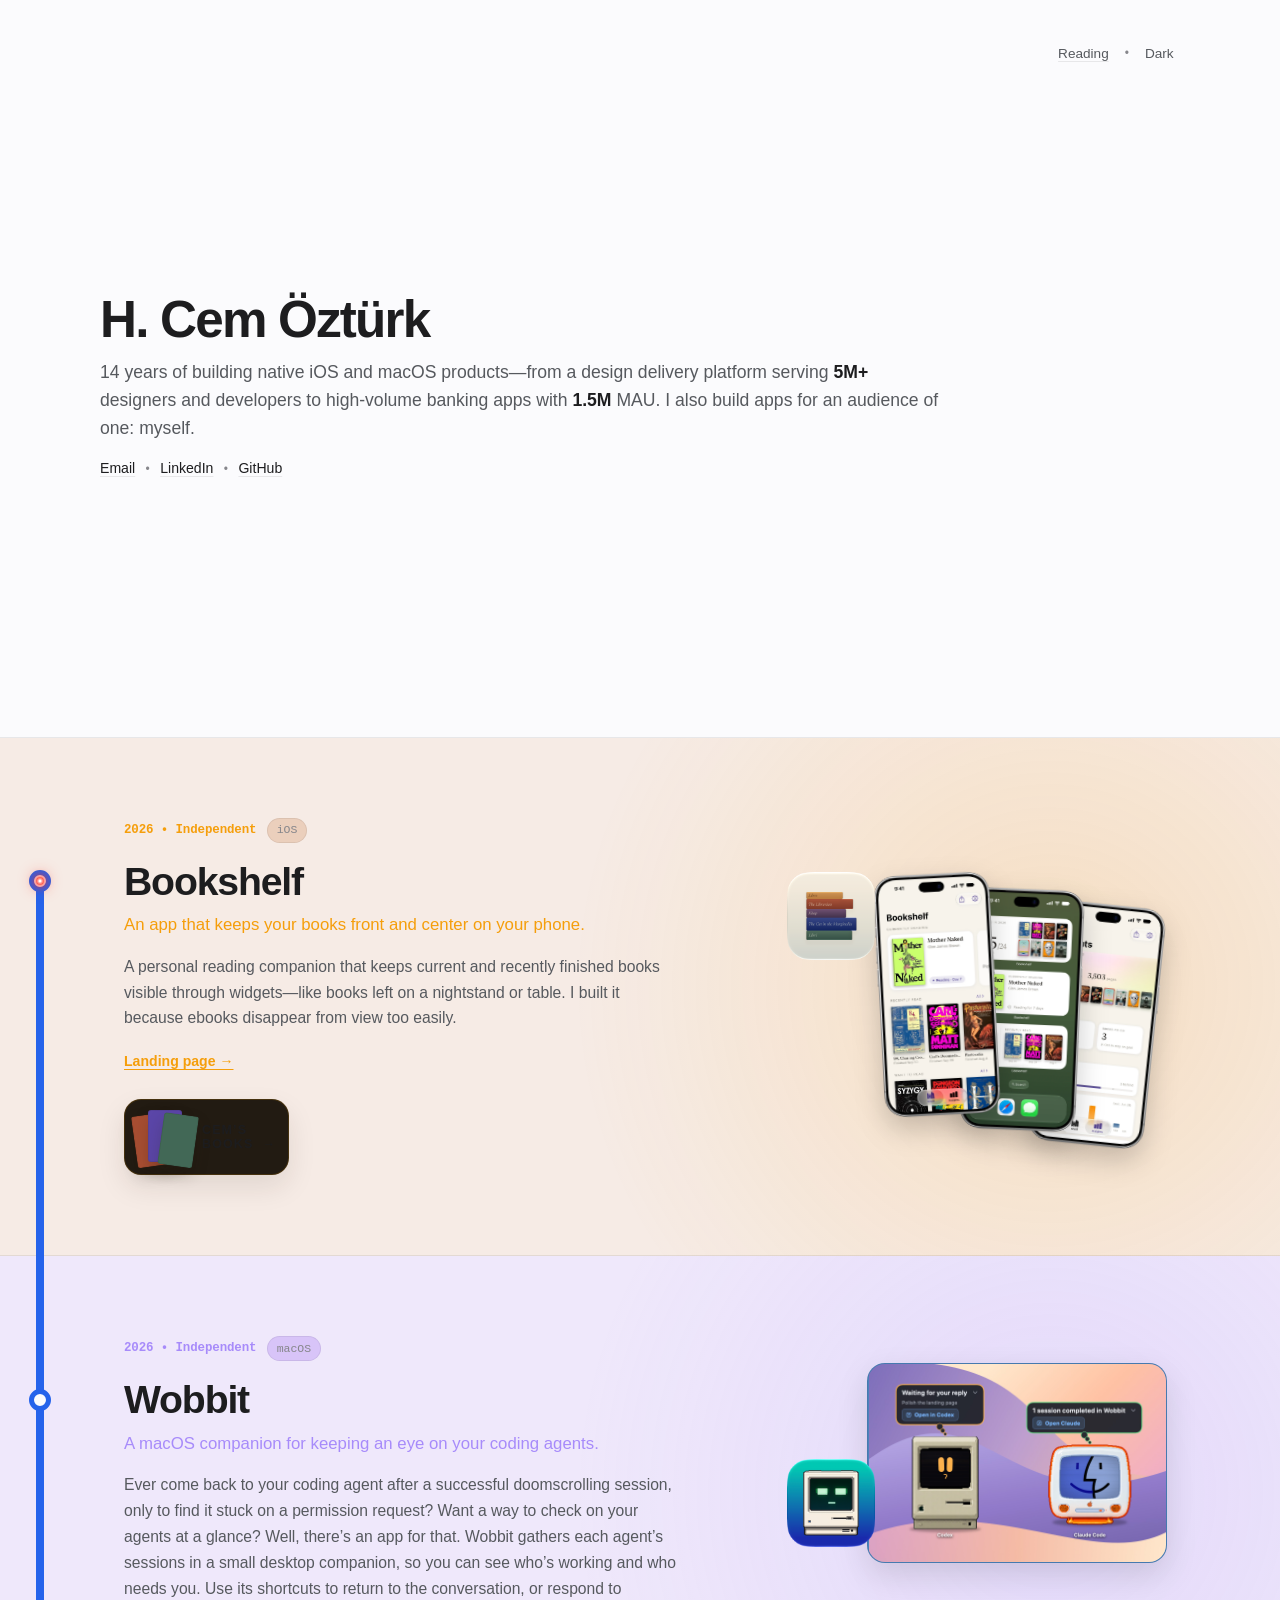
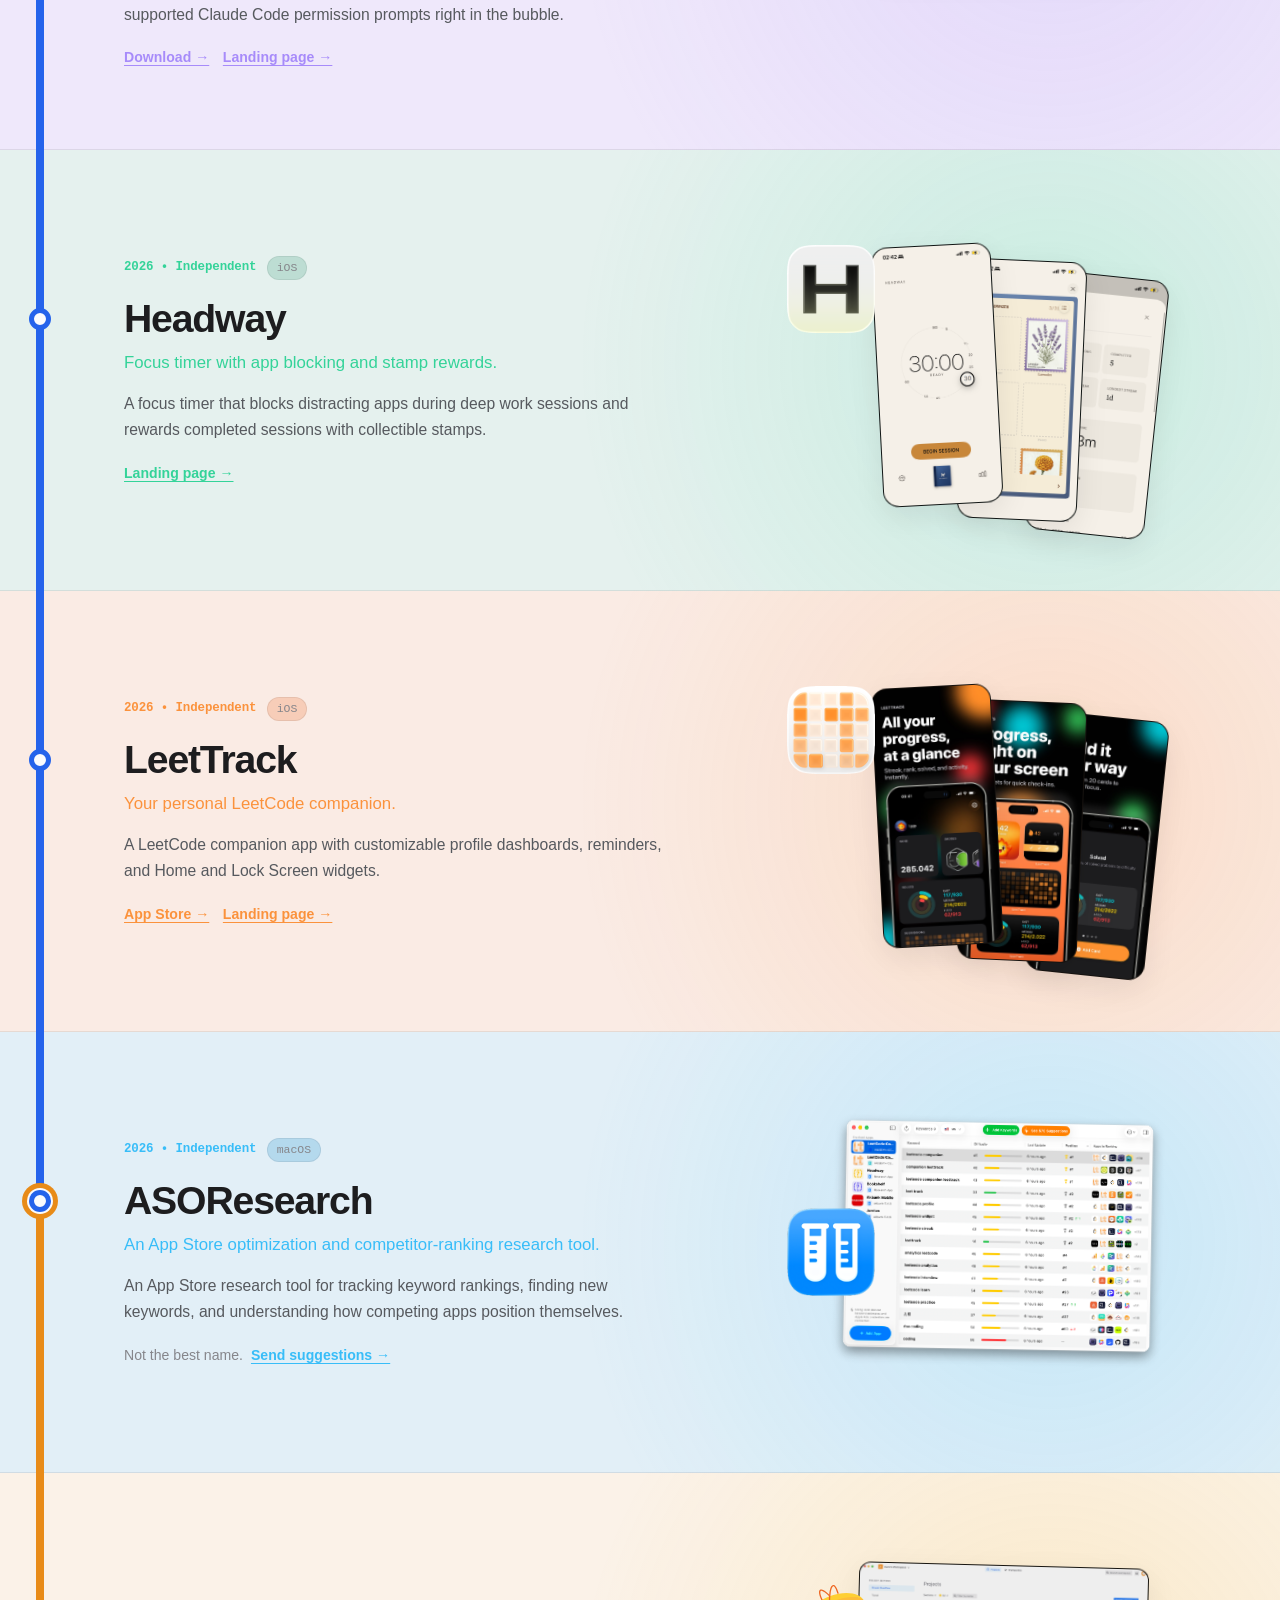
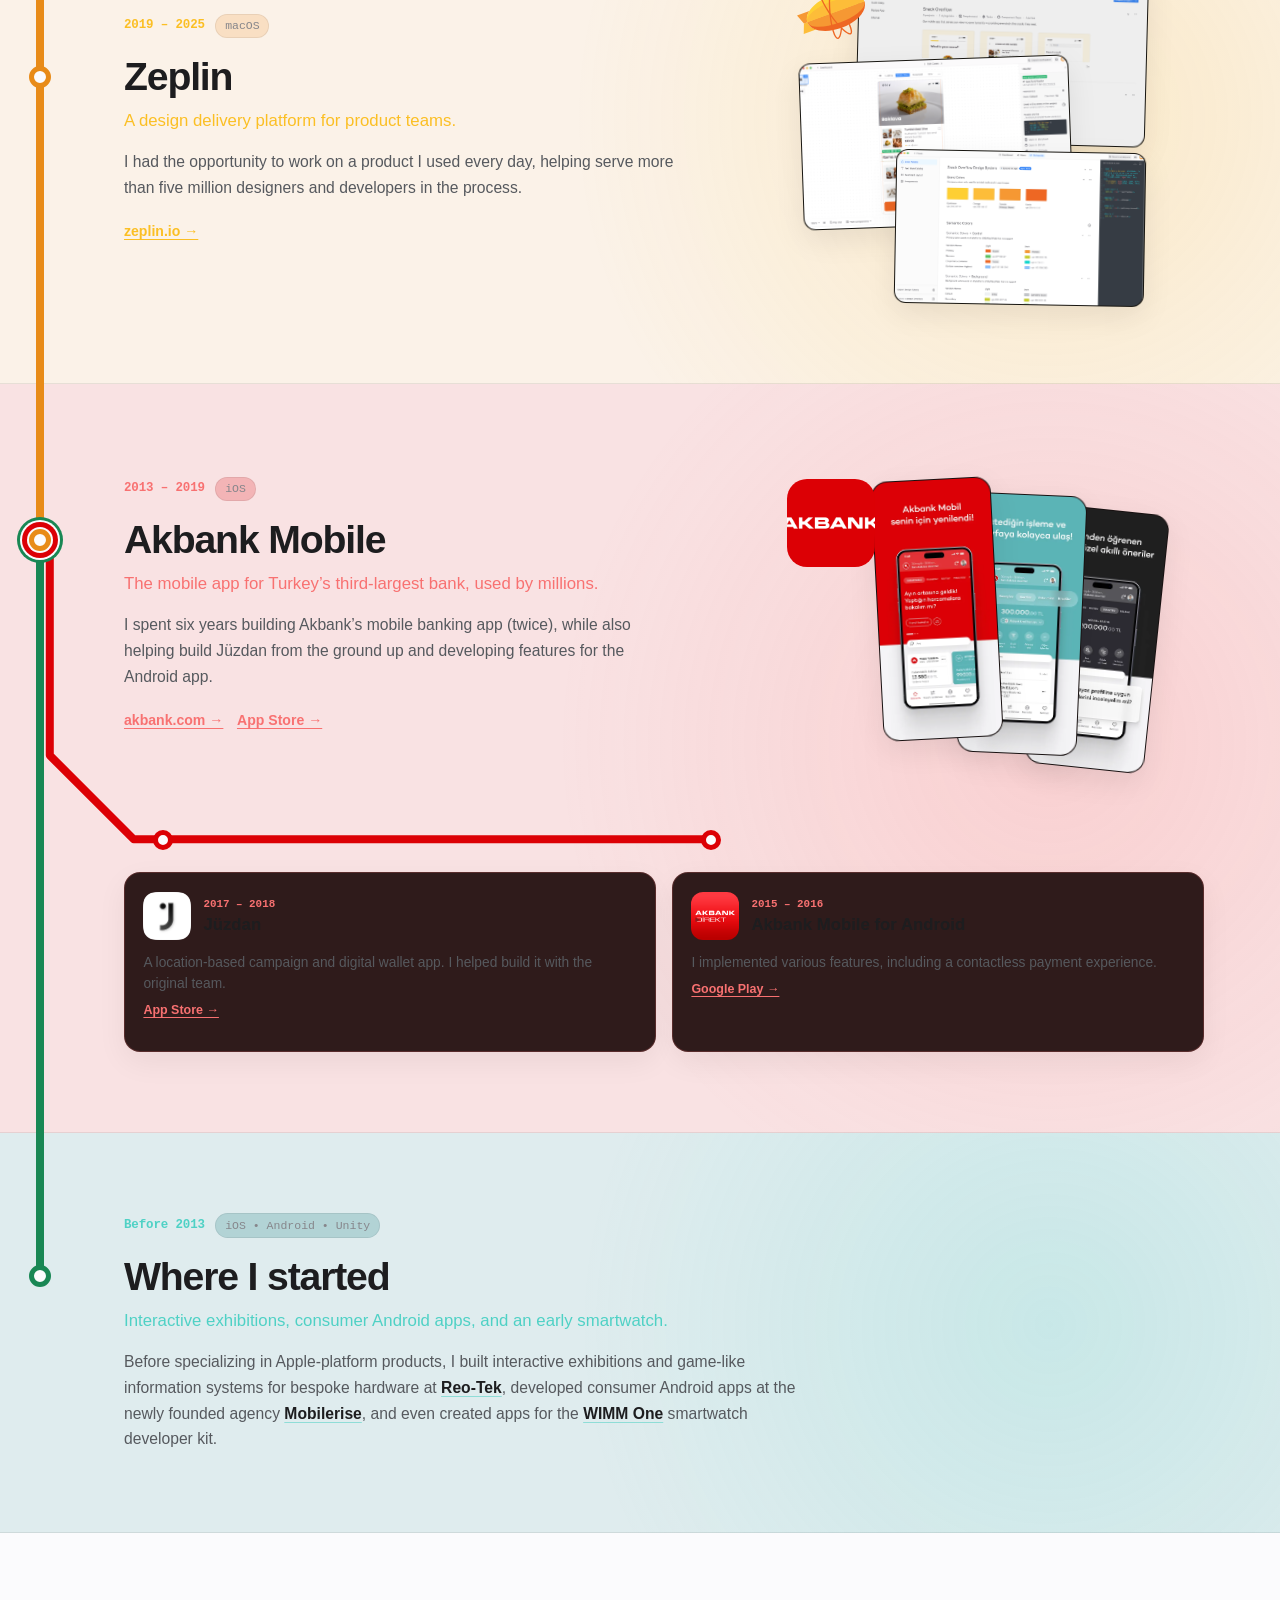
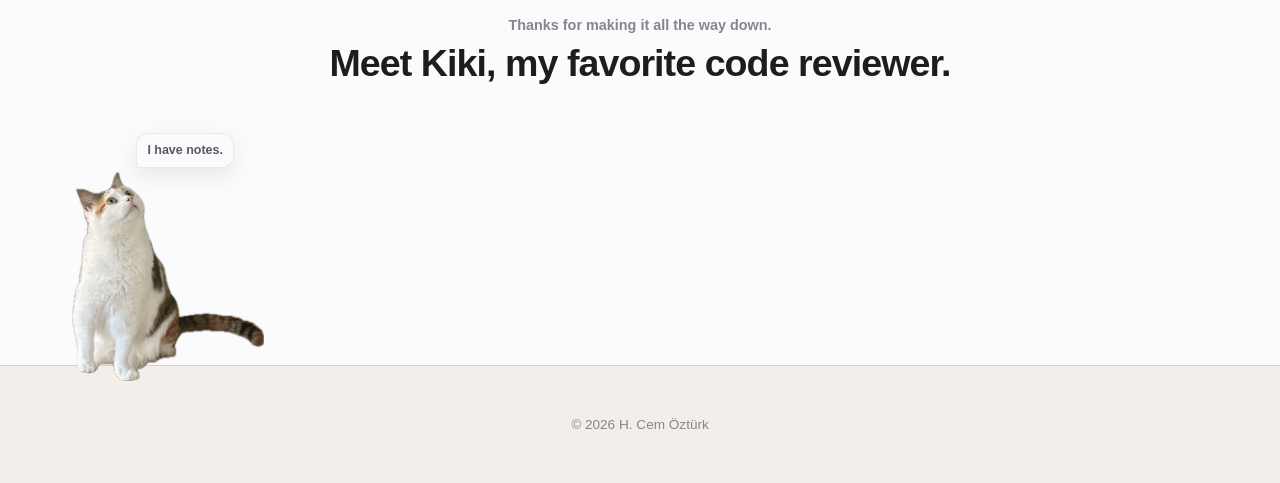
==== index.html @ 36681f76 "Add Reading page" ====
<!DOCTYPE html>
<html lang="en">
<head>
  <meta charset="UTF-8" />
  <meta name="viewport" content="width=device-width, initial-scale=1.0" />
  <title>H. Cem Ozturk</title>
  <meta name="description" content="A visual timeline of products, native Apple apps, and engineering systems built by H. Cem Öztürk over 14 years." />
  <meta name="author" content="H. Cem Öztürk" />
  <link rel="canonical" href="https://hcemozturk.com/" />
  <script>
    // This page is an introduction first: do not restore an old timeline position.
    // Explicit hash links still open their requested product section.
    if ("scrollRestoration" in history) history.scrollRestoration = "manual";
    if (!window.location.hash) window.scrollTo(0, 0);
    window.addEventListener("pageshow", () => {
      if (!window.location.hash) {
        window.requestAnimationFrame(() => {
          window.requestAnimationFrame(() => window.scrollTo(0, 0));
        });
      }
    });
  </script>

  <!-- Favicons -->
  <link rel="icon" type="image/png" href="assets/leettrack/optimized/leettrack-icon-light-216.png" />
  <link rel="apple-touch-icon" href="assets/leettrack/optimized/leettrack-icon-light-216.png" />

  <!-- Styles -->
  <link rel="stylesheet" href="assets/portfolio/portfolio.css?v=2" />
</head>
<body>
  <!-- Header / Intro Banner -->
  <header class="timeline-header">
    <div class="header-inner">
      <div class="top-bar">
        <div class="header-actions">
          <a href="reading/" class="header-nav-link">Reading</a>
          <span class="sep-dot" aria-hidden="true">&bull;</span>
          <button id="themeToggle" class="theme-btn" aria-label="Toggle theme">
            <span class="theme-text-light">Dark</span>
            <span class="theme-text-dark">Light</span>
          </button>
        </div>
      </div>

      <div class="hero-block">
        <h1 class="hero-name">H. Cem Öztürk</h1>
        <p class="hero-bio">
          14 years of building native iOS and macOS products&mdash;from a design delivery platform serving <strong>5M+</strong> designers and developers to high-volume banking apps with <strong>1.5M</strong> MAU. I also build apps for an audience of one: myself.
        </p>
        <div class="hero-contact-row">
          <a href="#" id="emailLink" class="contact-link">Email</a>
          <span class="sep-dot">&bull;</span>
          <a href="https://linkedin.com/in/hcemozturk" target="_blank" rel="noopener noreferrer" class="contact-link">LinkedIn</a>
          <span class="sep-dot">&bull;</span>
          <a href="https://github.com/hcemozturk" target="_blank" rel="noopener noreferrer" class="contact-link">GitHub</a>
        </div>
      </div>
    </div>
  </header>

  <!-- PRODUCTS TIMELINE CONTAINER -->
  <main class="timeline-feed">
    <!-- 1. BOOKSHELF -->
    <section class="product-row theme-bookshelf" id="bookshelf">
      <a class="metro-station" href="#bookshelf" aria-label="Jump to Bookshelf" title="Bookshelf"></a>
      <div class="row-inner">
        <div class="content-col">
          <div class="tag-row">
            <span class="timestamp">2026 &bull; Independent</span>
            <span class="category-badge">iOS</span>
          </div>
          <h2 class="product-title">Bookshelf</h2>
          <p class="product-tagline">An app that keeps your books front and center on your phone.</p>

          <p class="product-description">A personal reading companion that keeps current and recently finished books visible through widgets&mdash;like books left on a nightstand or table. I built it because ebooks disappear from view too easily.</p>

          <div class="links-row">
            <a href="bookshelf/" class="row-action-link">Landing page &rarr;</a>
          </div>

          <a class="portfolio-reading-widget" href="reading/" aria-label="See what H. Cem Öztürk is reading">
            <span class="portfolio-reading-covers" data-personal-reading-covers aria-hidden="true">
              <span class="personal-reading-cover personal-reading-cover-placeholder"></span>
              <span class="personal-reading-cover personal-reading-cover-placeholder"></span>
              <span class="personal-reading-cover personal-reading-cover-placeholder"></span>
            </span>
            <span class="portfolio-reading-copy">
              <strong>
                <span>Cem&rsquo;s books</span>
                <span aria-hidden="true">&rarr;</span>
              </strong>
            </span>
          </a>
        </div>

        <div class="showcase-col">
          <div class="showcase-deck has-screenshots">
            <div class="deck-card hero-icon-card" title="Bookshelf App Icon">
              <img src="assets/bookshelf-icon.png" alt="Bookshelf App Icon" class="icon-img" />
            </div>
            <div class="deck-card shot-card depth-1">
              <img src="assets/bookshelf/shelf-framed.webp" alt="Bookshelf current, recently read, and Want to Read shelves" width="900" height="1840" loading="lazy" />
            </div>
            <div class="deck-card shot-card depth-2">
              <img src="assets/bookshelf/widgets-framed.webp" alt="Bookshelf Home Screen widgets" width="900" height="1840" loading="lazy" />
            </div>
            <div class="deck-card shot-card depth-3">
              <img src="assets/bookshelf/insights-framed.webp" alt="Bookshelf reading insights and yearly goals" width="900" height="1840" loading="lazy" />
            </div>
          </div>
        </div>
      </div>
    </section>

    <!-- 2. WOBBIT -->
    <section class="product-row theme-wobbit" id="wobbit">
      <a class="metro-station" href="#wobbit" aria-label="Jump to Wobbit" title="Wobbit"></a>
      <div class="row-inner">
        <div class="content-col">
          <div class="tag-row">
            <span class="timestamp">2026 &bull; Independent</span>
            <span class="category-badge">macOS</span>
          </div>
          <h2 class="product-title">Wobbit</h2>
          <p class="product-tagline">A macOS companion for keeping an eye on your coding agents.</p>

          <p class="product-description">Ever come back to your coding agent after a successful doomscrolling session, only to find it stuck on a permission request? Want a way to check on your agents at a glance? Well, there&rsquo;s an app for that. Wobbit gathers each agent&rsquo;s sessions in a small desktop companion, so you can see who&rsquo;s working and who needs you. Use its shortcuts to return to the conversation, or respond to supported Claude Code permission prompts right in the bubble.</p>

          <div class="links-row">
            <a href="https://github.com/hcemozturk/wobbit-releases/releases/latest/download/Wobbit.zip" target="_blank" rel="noopener noreferrer" class="row-action-link">Download &rarr;</a>
            <a href="wobbit/" class="row-action-link">Landing page &rarr;</a>
          </div>
        </div>

        <div class="showcase-col">
          <div class="showcase-deck wobbit-video-deck">
            <div class="deck-card hero-icon-card" title="Wobbit App Icon">
              <img src="assets/wobbit-icon.png" alt="Wobbit App Icon" class="icon-img" />
            </div>
            <video class="wobbit-demo-video" muted loop playsinline preload="none" poster="assets/wobbit/wobbit-agents-poster.jpg?v=4" aria-label="A beige Macintosh for Codex and a Tangerine iMac for Claude Code, showing independent session states">
              <source src="assets/wobbit/wobbit-agents.mp4?v=4" type="video/mp4" />
            </video>
          </div>
        </div>
      </div>
    </section>

    <!-- 3. HEADWAY -->
    <section class="product-row theme-headway" id="headway">
      <a class="metro-station" href="#headway" aria-label="Jump to Headway" title="Headway"></a>
      <div class="row-inner">
        <div class="content-col">
          <div class="tag-row">
            <span class="timestamp">2026 &bull; Independent</span>
            <span class="category-badge">iOS</span>
          </div>
          <h2 class="product-title">Headway</h2>
          <p class="product-tagline">Focus timer with app blocking and stamp rewards.</p>

          <p class="product-description">A focus timer that blocks distracting apps during deep work sessions and rewards completed sessions with collectible stamps.</p>

          <div class="links-row">
            <a href="headway/" class="row-action-link">Landing page &rarr;</a>
          </div>
        </div>

        <div class="showcase-col">
          <div class="showcase-deck has-screenshots">
            <div class="deck-card hero-icon-card" title="Headway App Icon">
              <img src="assets/leettrack/optimized/headway-icon-light-216.png" alt="Headway App Icon" class="icon-img icon-light" />
              <img src="assets/leettrack/optimized/headway-icon-dark-216.png" alt="Headway App Icon" class="icon-img icon-dark" />
            </div>
            <div class="deck-card shot-card depth-1">
              <img src="assets/headway/screenshots/headway_timer.png" alt="Headway Focus Timer Dial" loading="lazy" />
            </div>
            <div class="deck-card shot-card depth-2">
              <img src="assets/headway/screenshots/headway_stamps.png" alt="Headway Stamp Passport Collection" loading="lazy" />
            </div>
            <div class="deck-card shot-card depth-3">
              <img src="assets/headway/screenshots/headway_insights.png" alt="Headway Focus Insights" loading="lazy" />
            </div>
          </div>
        </div>
      </div>
    </section>

    <!-- 4. LEETTRACK -->
    <section class="product-row theme-leettrack" id="leettrack">
      <a class="metro-station" href="#leettrack" aria-label="Jump to LeetTrack" title="LeetTrack"></a>
      <div class="row-inner">
        <div class="content-col">
          <div class="tag-row">
            <span class="timestamp">2026 &bull; Independent</span>
            <span class="category-badge">iOS</span>
          </div>
          <h2 class="product-title">LeetTrack</h2>
          <p class="product-tagline">Your personal LeetCode companion.</p>

          <p class="product-description">A LeetCode companion app with customizable profile dashboards, reminders, and Home and Lock Screen widgets.</p>

          <div class="links-row">
            <a href="https://apps.apple.com/us/app/leetcode-companion-leettrack/id6759523427" target="_blank" rel="noopener noreferrer" class="row-action-link">App Store &rarr;</a>
            <a href="leettrack/" class="row-action-link">Landing page &rarr;</a>
          </div>
        </div>

        <div class="showcase-col">
          <div class="showcase-deck has-screenshots">
            <div class="deck-card hero-icon-card" title="LeetTrack App Icon">
              <img src="assets/leettrack/optimized/leettrack-icon-light-216.png" alt="LeetTrack App Icon" class="icon-img icon-light" />
              <img src="assets/leettrack/optimized/leettrack-icon-dark-216.png" alt="LeetTrack App Icon" class="icon-img icon-dark" />
            </div>
            <div class="deck-card shot-card depth-1">
              <img src="leettrack/assets/screenshot-1.jpg" alt="LeetTrack Dashboard" loading="lazy" />
            </div>
            <div class="deck-card shot-card depth-2">
              <img src="leettrack/assets/screenshot-3.jpg" alt="LeetTrack Widgets" loading="lazy" />
            </div>
            <div class="deck-card shot-card depth-3">
              <img src="leettrack/assets/screenshot-4.jpg" alt="LeetTrack Customization" loading="lazy" />
            </div>
          </div>
        </div>
      </div>
    </section>

    <!-- 5. ASORESEARCH -->
    <section class="product-row theme-aso" id="asoresearch">
      <a class="metro-station" href="#asoresearch" aria-label="Jump to ASOResearch" title="ASOResearch"></a>
      <div class="row-inner">
        <div class="content-col">
          <div class="tag-row">
            <span class="timestamp">2026 &bull; Independent</span>
            <span class="category-badge">macOS</span>
          </div>
          <h2 class="product-title">ASOResearch</h2>
          <p class="product-tagline">An App Store optimization and competitor-ranking research tool.</p>

          <p class="product-description">An App Store research tool for tracking keyword rankings, finding new keywords, and understanding how competing apps position themselves.</p>

          <div class="links-row naming-suggestion-row">
            <span>Not the best name.</span>
            <a class="row-action-link" href="mailto:hi@hcemozturk.com?subject=A%20better%20name%20for%20ASOResearch">Send suggestions &rarr;</a>
          </div>
        </div>

        <div class="showcase-col">
          <div class="showcase-deck aso-screenshot-deck">
            <div class="deck-card hero-icon-card" title="ASOResearch App Icon">
              <img src="assets/asoresearch-icon.png" alt="ASOResearch App Icon" class="icon-img" />
            </div>
            <div class="deck-card aso-screenshot-card">
              <img src="assets/asoresearch/keyword-rankings.png" alt="ASOResearch keyword rankings and competing apps" loading="lazy" />
            </div>
          </div>
        </div>
      </div>
    </section>

    <!-- 6. ZEPLIN MACOS APP -->
    <section class="product-row theme-zeplin" id="zeplin">
      <a class="metro-station" href="#zeplin" aria-label="Jump to Zeplin" title="Zeplin"></a>
      <div class="row-inner">
        <div class="content-col">
          <div class="tag-row">
            <span class="timestamp">2019 &ndash; 2025</span>
            <span class="category-badge">macOS</span>
          </div>
          <h2 class="product-title">Zeplin</h2>
          <p class="product-tagline">A design delivery platform for product teams.</p>

          <p class="product-description">I had the opportunity to work on a product I used every day, helping serve more than five million designers and developers in the process.</p>

          <div class="links-row">
            <a href="https://zeplin.io" target="_blank" rel="noopener noreferrer" class="row-action-link">zeplin.io &rarr;</a>
          </div>
        </div>

        <div class="showcase-col">
          <div class="showcase-deck zeplin-screenshot-deck">
            <div class="deck-card hero-icon-card zeplin-brand-card" title="Zeplin App Icon">
              <img src="assets/zeplin.svg" alt="Zeplin Icon" class="icon-svg" />
            </div>
            <div class="deck-card zeplin-shot depth-1">
              <img src="assets/zeplin/workspace.png" alt="Zeplin workspace project overview" loading="lazy" />
            </div>
            <div class="deck-card zeplin-shot depth-2">
              <img src="assets/zeplin/baklava.png" alt="Baklava design inspected in Zeplin" loading="lazy" />
            </div>
            <div class="deck-card zeplin-shot depth-3">
              <img src="assets/zeplin/styleguide.png" alt="Design-system styleguide in Zeplin" loading="lazy" />
            </div>
          </div>
        </div>
      </div>
    </section>

    <!-- 7. AKBANK MOBILE -->
    <section class="product-row theme-akbank" id="akbank-mobile">
      <a class="metro-station" href="#akbank-mobile" aria-label="Jump to Akbank Mobile" title="Akbank Mobile"></a>
      <span class="akbank-through-line" aria-hidden="true"></span>
      <svg class="akbank-route-svg" aria-hidden="true" focusable="false">
        <path class="akbank-route-path"></path>
      </svg>
      <div class="row-inner">
        <div class="content-col">
          <div class="tag-row">
            <span class="timestamp">2013 &ndash; 2019</span>
            <span class="category-badge">iOS</span>
          </div>
          <h2 class="product-title">Akbank Mobile</h2>
          <p class="product-tagline">The mobile app for Turkey&rsquo;s third-largest bank, used by millions.</p>

          <p class="product-description">I spent six years building Akbank&rsquo;s mobile banking app (twice), while also helping build Jüzdan from the ground up and developing features for the Android app.</p>

          <div class="links-row">
            <a href="https://www.akbank.com/en" target="_blank" rel="noopener noreferrer" class="row-action-link">akbank.com &rarr;</a>
            <a href="https://apps.apple.com/tr/app/akbank-mobile/id560516360" target="_blank" rel="noopener noreferrer" class="row-action-link">App Store &rarr;</a>
          </div>
        </div>

        <div class="showcase-col">
          <div class="showcase-deck has-screenshots akbank-screenshot-deck">
            <div class="deck-card hero-icon-card akbank-brand-card" title="Akbank Mobile App Icon">
              <img src="assets/akbank-mobil-icon.png" alt="Akbank Mobile App Icon" class="icon-img" />
            </div>
            <div class="deck-card shot-card depth-1">
              <img src="assets/akbank/dashboard.webp" alt="Akbank Mobile dashboard" loading="lazy" />
            </div>
            <div class="deck-card shot-card depth-2">
              <img src="assets/akbank/cards.webp" alt="Cards in Akbank Mobile" loading="lazy" />
            </div>
            <div class="deck-card shot-card depth-3">
              <img src="assets/akbank/investments.webp" alt="Investment suggestions in Akbank Mobile" loading="lazy" />
            </div>
          </div>
        </div>
      </div>

      <div class="akbank-branch" aria-label="Other Akbank products">
        <article class="branch-product branch-juzdan">
          <span class="branch-station" aria-hidden="true"></span>
          <div class="branch-face">
            <div class="branch-product-head">
              <div class="branch-icon-wrap">
                <img src="assets/juzdan-icon.webp" alt="" class="branch-icon-img" />
              </div>
              <div>
                <span class="branch-date">2017 &ndash; 2018</span>
                <h3>Jüzdan</h3>
              </div>
            </div>
            <p>A location-based campaign and digital wallet app. I helped build it with the original team.</p>
            <a href="https://apps.apple.com/tr/app/juzdan/id1270161188" target="_blank" rel="noopener noreferrer" class="row-action-link branch-action-link">App Store &rarr;</a>
          </div>
        </article>

        <article class="branch-product branch-nfc">
          <span class="branch-station" aria-hidden="true"></span>
          <div class="branch-face">
            <div class="branch-product-head">
              <div class="branch-icon-wrap">
                <img src="assets/akbank-direkt-icon.png" alt="" class="branch-icon-img" />
              </div>
              <div>
                <span class="branch-date">2015 &ndash; 2016</span>
                <h3>Akbank Mobile for Android</h3>
              </div>
            </div>
            <p>I implemented various features, including a contactless payment experience.</p>
            <a href="https://play.google.com/store/apps/details?id=com.akbank.android.apps.akbank_direkt" target="_blank" rel="noopener noreferrer" class="row-action-link branch-action-link">Google Play &rarr;</a>
          </div>
        </article>
      </div>
    </section>

    <!-- 8. EARLY WORK -->
    <section class="product-row theme-early-work" id="early-work">
      <a class="metro-station" href="#early-work" aria-label="Jump to Where I started" title="Where I started"></a>
      <div class="row-inner early-work-inner">
        <div class="content-col">
          <div class="tag-row">
            <span class="timestamp">Before 2013</span>
            <span class="category-badge">iOS &bull; Android &bull; Unity</span>
          </div>
          <h2 class="product-title">Where I started</h2>
          <p class="product-tagline">Interactive exhibitions, consumer Android apps, and an early smartwatch.</p>
          <p class="product-description">Before specializing in Apple-platform products, I built interactive exhibitions and game-like information systems for bespoke hardware at <a href="https://www.reo-tek.com" target="_blank" rel="noopener noreferrer">Reo-Tek</a>, developed consumer Android apps at the newly founded agency <a href="https://mobilerise.com" target="_blank" rel="noopener noreferrer">Mobilerise</a>, and even created apps for the <a href="https://en.wikipedia.org/wiki/WIMM_One" target="_blank" rel="noopener noreferrer">WIMM One</a> smartwatch developer kit.</p>
        </div>
      </div>
    </section>

    <div class="timeline-tail-space" role="region" aria-labelledby="finaleTitle">
      <div class="finale-copy">
        <p class="finale-thanks">Thanks for making it all the way down.</p>
        <h2 id="finaleTitle">Meet Kiki, my favorite code reviewer.</h2>
      </div>
    </div>

  </main>

  <!-- Minimal Footer -->
  <footer class="timeline-footer">
    <div class="footer-kiki-scene" aria-hidden="true">
      <img class="footer-kiki" src="assets/kiki-looking-up.png" alt="" />
      <span class="kiki-bubble">I have notes.</span>
    </div>
    <div class="footer-inner">
      <p>&copy; 2026 H. Cem Öztürk</p>
    </div>
  </footer>

  <!-- Toast for clipboard copy -->
  <div class="toast-popup" id="toastPopup" role="status" aria-live="polite"></div>

  <!-- Scripts -->
  <script src="assets/reading/reading-data.js"></script>
  <script src="assets/reading/bookshelf-teaser.js"></script>
  <script src="assets/portfolio/portfolio.js"></script>
</body>
</html>
---- assets/portfolio/portfolio.css ----
/* ==========================================================================
   H. Cem Öztürk — Products & Apps Timeline Stylesheet
   Color-derived themes per product | Interactive Layered Showcase Decks | Apple Craft
   ========================================================================== */

:root {
  --bg-page: #fbfbfd;
  --text-primary: #1d1d1f;
  --text-secondary: #56595e;
  --text-muted: #86868b;
  --border-subtle: rgba(0, 0, 0, 0.08);
  --border-card: rgba(0, 0, 0, 0.07);
  --footer-surface: #f2efea;
  --footer-floor-line: rgba(92, 72, 50, 0.18);

  /* Metro identities stay constant across light and dark themes. */
  --line-independent: #2563eb;
  --line-zeplin: #e88b18;
  --line-akbank: #dc0005;
  --line-start: #198754;

  --font-sans: "SF Pro Text", "SF Pro Display", -apple-system, BlinkMacSystemFont, "Avenir Next", "Segoe UI", sans-serif;
  --font-mono: "SF Mono", Menlo, Monaco, "Courier New", monospace;
  --ease-spring: cubic-bezier(0.34, 1.56, 0.64, 1);
  --ease-apple: cubic-bezier(0.16, 1, 0.3, 1);
}

[data-theme="dark"] {
  --bg-page: #0a0a0c;
  --text-primary: #f5f5f7;
  --text-secondary: #a1a1a6;
  --text-muted: #6e6e73;
  --border-subtle: rgba(255, 255, 255, 0.1);
  --border-card: rgba(255, 255, 255, 0.09);
  --footer-surface: #171411;
  --footer-floor-line: rgba(255, 235, 210, 0.15);
}

@media (prefers-color-scheme: dark) {
  :root:not([data-theme="light"]) {
    --bg-page: #0a0a0c;
    --text-primary: #f5f5f7;
    --text-secondary: #a1a1a6;
    --text-muted: #6e6e73;
    --border-subtle: rgba(255, 255, 255, 0.1);
    --border-card: rgba(255, 255, 255, 0.09);
    --footer-surface: #171411;
    --footer-floor-line: rgba(255, 235, 210, 0.15);
  }
}

/* --- RESETS --- */
* {
  box-sizing: border-box;
  margin: 0;
  padding: 0;
}

html {
  font-size: 16px;
  scroll-behavior: smooth;
  -webkit-font-smoothing: antialiased;
  -moz-osx-font-smoothing: grayscale;
}

body {
  font-family: var(--font-sans);
  background-color: var(--bg-page);
  color: var(--text-primary);
  line-height: 1.55;
  min-height: 100vh;
  transition: background-color 0.25s ease, color 0.25s ease;
}

/* --- HEADER --- */
.timeline-header {
  min-height: clamp(500px, 82vh, 820px);
  min-height: clamp(500px, 82svh, 820px);
  padding: 2.5rem 1.5rem 2rem;
  display: flex;
  border-bottom: 1px solid var(--border-subtle);
  background: var(--bg-page);
}

.header-inner {
  width: 100%;
  max-width: 1080px;
  margin: 0 auto;
  display: flex;
  flex: 1;
  flex-direction: column;
}

.top-bar {
  display: flex;
  align-items: center;
  justify-content: flex-end;
}

.header-actions {
  display: flex;
  align-items: center;
  gap: 0.6rem;
  font-size: 0.85rem;
}

.sep-dot {
  color: var(--text-muted);
  font-size: 0.75rem;
}

.theme-btn {
  background: transparent;
  border: none;
  color: var(--text-secondary);
  font-family: var(--font-sans);
  font-size: 0.85rem;
  font-weight: 500;
  cursor: pointer;
  padding: 0.2rem 0.4rem;
  border-radius: 4px;
}

.theme-btn:hover {
  color: var(--text-primary);
}

.header-nav-link {
  padding: 0.2rem 0.4rem;
  color: var(--text-secondary);
  font-weight: 500;
  text-decoration: underline;
  text-decoration-color: var(--border-subtle);
  text-underline-offset: 3px;
  transition: color 0.15s ease;
}

.header-nav-link:hover {
  color: var(--text-primary);
}

.theme-text-dark { display: none; }
.theme-text-light { display: inline; }

[data-theme="dark"] .theme-text-dark { display: inline; }
[data-theme="dark"] .theme-text-light { display: none; }

@media (prefers-color-scheme: dark) {
  :root:not([data-theme="light"]) .theme-text-dark { display: inline; }
  :root:not([data-theme="light"]) .theme-text-light { display: none; }
}

.hero-block {
  display: flex;
  flex: 1;
  flex-direction: column;
  justify-content: center;
  gap: 0.6rem;
  padding: clamp(3rem, 8vh, 6rem) 0;
}

.hero-name {
  font-size: clamp(2.2rem, 4.5vw, 3.2rem);
  font-weight: 800;
  letter-spacing: -0.035em;
  line-height: 1.1;
}

.hero-bio {
  font-size: 1.1rem;
  color: var(--text-secondary);
  max-width: 840px;
  line-height: 1.6;
}

.hero-bio strong {
  color: var(--text-primary);
}

.hero-contact-row {
  display: flex;
  flex-wrap: wrap;
  align-items: center;
  gap: 0.5rem 0.65rem;
  font-size: 0.88rem;
  color: var(--text-muted);
  margin-top: 0.4rem;
}

.contact-link {
  color: var(--text-primary);
  text-decoration: underline;
  text-underline-offset: 3px;
  text-decoration-color: var(--border-subtle);
  transition: color 0.15s ease;
}

.contact-link:hover {
  color: #0071e3;
}

/* --- TIMELINE FEED & PRODUCT ROWS --- */
.timeline-feed {
  display: flex;
  flex-direction: column;
  position: relative;
  --metro-x: max(1.25rem, calc(50% - 600px));
}

.product-row {
  --route-color: var(--line-independent);
  --route-fill: var(--route-color);
  --station-led-color: #ff2d20;
  --station-y: 50%;
  padding: clamp(3.5rem, 6.5vw, 5rem) 1.5rem;
  border-bottom: 1px solid var(--border-subtle);
  background:
    radial-gradient(circle at 82% 48%, color-mix(in srgb, var(--accent-color) 16%, transparent), transparent 44%),
    var(--row-bg);
  position: relative;
  transition: background-color 0.25s ease;
  scroll-margin-top: 1rem;
}

.product-row::before {
  content: "";
  position: absolute;
  z-index: 2;
  top: -1px;
  bottom: -1px;
  left: var(--metro-x);
  width: 8px;
  background: var(--route-fill);
  box-shadow: none;
  transform: translateX(-50%);
}

.product-row:first-of-type::before {
  top: var(--station-y);
  border-radius: 999px 999px 0 0;
}

.product-row:last-of-type::before {
  bottom: calc(100% - var(--station-y));
  border-radius: 0 0 999px 999px;
}

.product-row > *:not(.metro-station) {
  position: relative;
  z-index: 1;
}

.metro-station {
  position: absolute;
  z-index: 4;
  top: var(--station-y);
  left: var(--metro-x);
  width: 22px;
  height: 22px;
  border: 5px solid var(--route-color);
  border-radius: 50%;
  background: var(--bg-page);
  box-shadow: none;
  transform: translate(-50%, -50%);
  transition: background-color 200ms ease, box-shadow 240ms ease;
}

.metro-station::before {
  content: "";
  position: absolute;
  inset: 2px;
  border-radius: 50%;
  background: radial-gradient(
    circle,
    #ffffff 0 16%,
    color-mix(in srgb, var(--station-led-color) 42%, #ffffff) 34%,
    var(--station-led-color) 76%
  );
  opacity: 0;
  transform: scale(0.45);
  box-shadow: 0 0 0 transparent;
  transition: opacity 700ms ease-out, transform 700ms ease-out, box-shadow 700ms ease-out;
}

.metro-station::after {
  content: attr(title);
  position: absolute;
  top: 50%;
  left: 20px;
  padding: 0.28rem 0.5rem;
  border: 1px solid var(--border-card);
  border-radius: 7px;
  background: var(--card-surface);
  color: var(--text-primary);
  font-family: var(--font-mono);
  font-size: 0.68rem;
  font-weight: 600;
  white-space: nowrap;
  opacity: 0;
  pointer-events: none;
  transform: translate(4px, -50%);
  transition: opacity 160ms ease, transform 160ms ease;
  box-shadow: 0 8px 24px rgba(0, 0, 0, 0.1);
}

.metro-station:hover::after,
.metro-station:focus-visible::after {
  opacity: 1;
  transform: translate(0, -50%);
}

.product-row.is-past .metro-station {
  background: var(--bg-page);
}

.product-row.is-active .metro-station {
  border-color: var(--route-color);
  background: var(--bg-page);
  box-shadow: none;
}

.product-row.is-active .metro-station::before {
  opacity: 1;
  transform: scale(1);
  box-shadow:
    0 0 7px 2px color-mix(in srgb, var(--station-led-color) 72%, transparent),
    0 0 15px 4px color-mix(in srgb, var(--station-led-color) 36%, transparent);
  transition-duration: 240ms;
  transition-timing-function: ease-in;
}

/* Give the tiny active LED real luminance headroom on HDR-capable displays.
   The second background keeps the existing sRGB treatment as a fallback if
   the browser reports HDR but cannot decode the Rec. 2100 PQ JPEG XL asset. */
@media (dynamic-range: high) {
  .product-row.is-active .metro-station::before {
    dynamic-range-limit: no-limit;
    background:
      url("../hdr/metro-led-pq.jxl") center / cover no-repeat,
      radial-gradient(
        circle,
        #ffffff 0 16%,
        color-mix(in srgb, var(--station-led-color) 42%, #ffffff) 34%,
        var(--station-led-color) 76%
      );
  }
}

.row-inner {
  max-width: 1080px;
  margin: 0 auto;
  display: grid;
  grid-template-columns: 1.1fr 0.9fr;
  gap: clamp(2.5rem, 6vw, 4.5rem);
  align-items: center;
}

/* --- CONTENT COLUMN --- */
.content-col {
  display: flex;
  flex-direction: column;
  gap: 1rem;
}

.tag-row {
  display: flex;
  align-items: center;
  gap: 0.65rem;
}

.timestamp {
  font-family: var(--font-mono);
  font-size: 0.78rem;
  font-weight: 600;
  color: var(--accent-color);
  letter-spacing: -0.01em;
}

.category-badge {
  font-family: var(--font-mono);
  font-size: 0.72rem;
  color: var(--text-muted);
  background: var(--badge-bg);
  padding: 0.15rem 0.55rem;
  border-radius: 999px;
  border: 1px solid var(--border-card);
}

.product-title {
  font-size: clamp(1.9rem, 3.8vw, 2.45rem);
  font-weight: 800;
  letter-spacing: -0.03em;
  line-height: 1.15;
  color: var(--text-primary);
}

.product-tagline {
  font-size: 1.05rem;
  font-weight: 500;
  color: var(--accent-color);
  margin-top: -0.4rem;
  line-height: 1.45;
}

.product-description {
  max-width: 42rem;
  color: var(--text-secondary);
  font-size: 0.98rem;
  line-height: 1.65;
}

.work-summary {
  font-size: 0.95rem;
  color: var(--text-secondary);
  line-height: 1.6;
  display: flex;
  flex-direction: column;
  gap: 0.75rem;
}

.highlights-list {
  list-style: none;
  display: flex;
  flex-direction: column;
  gap: 0.45rem;
  padding-left: 0.2rem;
}

.highlights-list li {
  position: relative;
  padding-left: 1.15rem;
  font-size: 0.9rem;
  color: var(--text-secondary);
}

.highlights-list li::before {
  content: "—";
  position: absolute;
  left: 0;
  color: var(--accent-color);
  font-weight: 700;
}

.links-row {
  display: flex;
  gap: 0.85rem;
  margin-top: 0.25rem;
}

.row-action-link {
  font-size: 0.88rem;
  font-weight: 600;
  color: var(--accent-color);
  text-decoration: underline;
  text-underline-offset: 3px;
  transition: opacity 0.15s ease;
}

.row-action-link:hover {
  opacity: 0.8;
}

.portfolio-reading-widget {
  align-self: flex-start;
  justify-self: start;
  min-height: 76px;
  display: flex;
  align-items: center;
  gap: 10px;
  margin-top: 0.65rem;
  padding: 8px 12px 8px 9px;
  border: 1px solid color-mix(in srgb, var(--accent-color) 18%, var(--border-card));
  border-radius: 17px;
  color: var(--text-primary);
  background: color-mix(in srgb, var(--card-surface) 95%, var(--accent-color));
  box-shadow: 0 12px 28px rgba(37, 28, 20, 0.1);
  text-decoration: none;
  transition: box-shadow 180ms ease, transform 180ms ease;
}

.portfolio-reading-widget:hover {
  box-shadow: 0 16px 34px rgba(37, 28, 20, 0.14);
  transform: translateY(-2px);
}

.portfolio-reading-widget:focus-visible {
  outline: 3px solid color-mix(in srgb, var(--accent-color) 55%, transparent);
  outline-offset: 4px;
}

.portfolio-reading-covers {
  width: 58px;
  height: 58px;
  display: flex;
  align-items: flex-end;
  flex: 0 0 auto;
  padding-left: 4px;
}

.portfolio-reading-widget .personal-reading-cover {
  width: 36px;
  height: 52px;
  border: 1px solid var(--border-card);
  border-radius: 3px;
  object-fit: cover;
  background: var(--badge-bg);
  box-shadow: 0 7px 16px rgba(42, 30, 22, 0.2);
  transform-origin: bottom center;
  transition: transform 180ms ease;
}

.portfolio-reading-widget .personal-reading-cover + .personal-reading-cover {
  margin-left: -25px;
}

.portfolio-reading-widget .personal-reading-cover:nth-child(1) {
  transform: rotate(-8deg);
}

.portfolio-reading-widget .personal-reading-cover:nth-child(2) {
  transform: translateY(-4px);
}

.portfolio-reading-widget .personal-reading-cover:nth-child(3) {
  transform: rotate(8deg);
}

.portfolio-reading-widget:hover .personal-reading-cover:nth-child(1),
.portfolio-reading-widget:focus-visible .personal-reading-cover:nth-child(1) {
  transform: translateX(-5px) rotate(-13deg);
}

.portfolio-reading-widget:hover .personal-reading-cover:nth-child(2),
.portfolio-reading-widget:focus-visible .personal-reading-cover:nth-child(2) {
  transform: translateY(-8px);
}

.portfolio-reading-widget:hover .personal-reading-cover:nth-child(3),
.portfolio-reading-widget:focus-visible .personal-reading-cover:nth-child(3) {
  transform: translateX(5px) rotate(13deg);
}

.portfolio-reading-widget .personal-reading-cover-placeholder:nth-child(1) {
  background: #a84e32;
}

.portfolio-reading-widget .personal-reading-cover-placeholder:nth-child(2) {
  background: #5b46a8;
}

.portfolio-reading-widget .personal-reading-cover-placeholder:nth-child(3) {
  background: #426856;
}

.portfolio-reading-copy {
  width: 74px;
  min-width: 0;
}

.portfolio-reading-copy strong {
  display: grid;
  grid-template-columns: minmax(0, 1fr) auto;
  align-items: end;
  gap: 4px;
  font-size: 0.78rem;
  font-weight: 700;
  letter-spacing: 0.09em;
  line-height: 1.18;
  text-transform: uppercase;
}

.naming-suggestion-row {
  align-items: center;
  flex-wrap: wrap;
  gap: 0.5rem;
  color: var(--text-muted);
  font-size: 0.88rem;
}

/* ==========================================================================
   INTERACTIVE SHOWCASE DECK (Layered Cards with Hover Reaction)
   ========================================================================== */

.showcase-col {
  display: flex;
  justify-content: center;
  align-items: center;
  position: relative;
  isolation: isolate;
  min-height: 280px;
}

.showcase-deck {
  position: relative;
  width: 100%;
  max-width: 380px;
  min-height: 260px;
  display: flex;
  align-items: center;
  justify-content: flex-start;
  perspective: 1000px;
  cursor: pointer;
}

/* Base Deck Card */
.deck-card {
  position: absolute;
  border-radius: 16px;
  background: var(--card-surface);
  border: 1px solid var(--border-card);
  box-shadow: 0 10px 30px rgba(0, 0, 0, 0.08);
  transition: transform 0.4s var(--ease-spring), box-shadow 0.4s var(--ease-spring), z-index 0.2s ease;
  will-change: transform;
}

/* Hero App Icon Card */
.hero-icon-card {
  width: 88px;
  height: 88px;
  border-radius: 20px; /* Apple squircle radius */
  overflow: hidden;
  z-index: 10;
  top: 15px;
  left: 0;
  border: 0;
  background: transparent;
  box-shadow: none;
}

.hero-icon-card:hover {
  transform: translateY(-8px) scale(1.08) !important;
  box-shadow: none !important;
}

.custom-icon {
  width: 100%;
  height: 100%;
  display: grid;
  place-items: center;
}

.icon-emoji {
  font-size: 2.5rem;
}

.icon-img {
  width: 100%;
  height: 100%;
  object-fit: cover;
  display: block;
}

.icon-svg {
  width: 100%;
  height: 100%;
  object-fit: contain;
  padding: 10px;
}

.icon-light { display: block; }
.icon-dark { display: none; }

[data-theme="dark"] .icon-light { display: none; }
[data-theme="dark"] .icon-dark { display: block; }

@media (prefers-color-scheme: dark) {
  :root:not([data-theme="light"]) .icon-light { display: none; }
  :root:not([data-theme="light"]) .icon-dark { display: block; }
}

/* Preview & Screenshot Cards Stacking */
.preview-card {
  padding: 1rem;
}

/* Depth Levels - Resting Positions */
.preview-card.depth-1 {
  width: 250px;
  top: 40px;
  left: 75px;
  z-index: 5;
  transform: rotate(2deg) scale(0.96);
}

.preview-card.depth-2 {
  width: 210px;
  top: 160px;
  left: 30px;
  z-index: 6;
  transform: rotate(-3deg) scale(0.94);
}

/* Hover Spread & Fanning Effect */
.showcase-deck:hover .hero-icon-card {
  transform: translateY(-6px) rotate(-2deg) scale(1.04);
}

.showcase-deck:hover .preview-card.depth-1 {
  transform: translate(25px, -12px) rotate(0deg) scale(1.02);
  z-index: 8;
  box-shadow: 0 16px 36px rgba(0, 0, 0, 0.12);
}

.showcase-deck:hover .preview-card.depth-2 {
  transform: translate(-10px, 16px) rotate(-1.5deg) scale(1.01);
  z-index: 9;
  box-shadow: 0 14px 32px rgba(0, 0, 0, 0.1);
}

/* --- SCREENSHOT DECKS (Headway & LeetTrack) --- */
.showcase-deck.has-screenshots {
  min-height: 280px;
}

.shot-card {
  width: 120px;
  aspect-ratio: 9 / 19.5;
  overflow: hidden;
}

.shot-card img {
  width: 100%;
  height: 100%;
  object-fit: cover;
  display: block;
}

.theme-bookshelf .shot-card {
  aspect-ratio: 1350 / 2760;
  overflow: visible;
  border: 0;
  border-radius: 0;
  background: transparent;
  box-shadow: none;
  filter: drop-shadow(0 12px 14px rgba(0, 0, 0, 0.2));
}

.theme-bookshelf .shot-card img {
  object-fit: contain;
  border-radius: 0;
}

.shot-card.depth-1 {
  top: 15px;
  left: 90px;
  z-index: 5;
  transform: rotate(-3deg);
}

.shot-card.depth-2 {
  top: 30px;
  left: 175px;
  z-index: 4;
  transform: rotate(2.5deg);
}

.shot-card.depth-3 {
  top: 45px;
  left: 250px;
  z-index: 3;
  transform: rotate(6deg);
}

/* Hover Fanning for Screenshots */
.showcase-deck.has-screenshots:hover .shot-card.depth-1 {
  transform: translate(-15px, -8px) rotate(-5deg) scale(1.04);
  z-index: 8;
}

.showcase-deck.has-screenshots:hover .shot-card.depth-2 {
  transform: translate(5px, -14px) rotate(0deg) scale(1.06);
  z-index: 9;
}

.showcase-deck.has-screenshots:hover .shot-card.depth-3 {
  transform: translate(25px, -6px) rotate(5deg) scale(1.04);
  z-index: 7;
}

/* Individual card direct hover */
.deck-card:hover {
  z-index: 25 !important;
  transform: translateY(-8px) scale(1.06) !important;
  box-shadow: 0 20px 45px rgba(0, 0, 0, 0.16) !important;
}

.deck-card.hero-icon-card:hover {
  box-shadow: none !important;
}

/* --- MOCK COMPONENT DETAILS --- */
/* BookShelf */
.bookshelf-card-1 {
  display: flex;
  flex-direction: column;
  gap: 0.6rem;
}

.mock-widget-header {
  display: flex;
  align-items: center;
  gap: 0.4rem;
  font-size: 0.75rem;
  font-weight: 600;
  color: var(--text-muted);
}

.mock-dot {
  width: 6px;
  height: 6px;
  border-radius: 50%;
  background: var(--accent-color);
}

.mock-book-content {
  display: flex;
  gap: 0.75rem;
  align-items: center;
}

.mock-book-cover {
  width: 38px;
  height: 56px;
  border-radius: 4px;
  background: linear-gradient(135deg, var(--accent-color), #854d0e);
  box-shadow: 0 2px 6px rgba(0, 0, 0, 0.15);
  flex-shrink: 0;
}

.mock-book-meta {
  display: flex;
  flex-direction: column;
  gap: 0.3rem;
  flex-grow: 1;
}

.mock-bar-long {
  height: 7px;
  width: 80%;
  background: var(--text-primary);
  opacity: 0.7;
  border-radius: 4px;
}

.mock-bar-short {
  height: 5px;
  width: 50%;
  background: var(--text-muted);
  opacity: 0.5;
  border-radius: 4px;
}

.mock-progress-track {
  height: 4px;
  background: var(--border-subtle);
  border-radius: 999px;
  overflow: hidden;
  margin-top: 0.15rem;
}

.mock-progress-fill {
  height: 100%;
  background: var(--accent-color);
}

.mock-caption {
  font-family: var(--font-mono);
  font-size: 0.68rem;
  color: var(--text-muted);
}

.goal-pill {
  font-size: 0.78rem;
  font-weight: 700;
  color: var(--accent-color);
}

.streak-mini {
  font-size: 0.72rem;
  color: var(--text-secondary);
  margin-top: 0.2rem;
}

/* Wobbit */
.wobbit-video-deck {
  min-height: 280px;
}

.wobbit-video-deck .hero-icon-card {
  top: 96px;
  left: 0;
  z-index: 12;
}

.wobbit-demo-video {
  position: absolute;
  z-index: 5;
  top: 0;
  right: 0;
  width: min(300px, calc(100% - 74px));
  aspect-ratio: 3 / 2;
  object-fit: contain;
  display: block;
  border: 1px solid var(--border-card);
  border-radius: 18px;
  background: #4b83bc;
  box-shadow: 0 12px 32px rgba(0, 0, 0, 0.12);
}

/* ASO */
.aso-screenshot-deck {
  min-height: 280px;
}

.aso-screenshot-deck .hero-icon-card {
  top: 96px;
  left: 0;
}

.aso-screenshot-card {
  z-index: 5;
  top: 0;
  right: 0;
  width: min(340px, calc(100% - 42px));
  aspect-ratio: 2424 / 1848;
  overflow: hidden;
  border: 0;
  background: transparent;
  box-shadow: none;
  transform: rotate(1deg);
}

.aso-screenshot-card img {
  display: block;
  width: 100%;
  height: 100%;
  object-fit: contain;
}

.aso-screenshot-deck:hover .aso-screenshot-card {
  transform: translate(8px, -4px) rotate(0deg) scale(1.02);
}

/* Zeplin */
.zeplin-brand-card {
  background: transparent;
}

.theme-zeplin .showcase-col,
.zeplin-screenshot-deck {
  min-height: 350px;
}

.zeplin-shot {
  overflow: hidden;
  aspect-ratio: 3264 / 2016;
  border-radius: 12px;
}

.zeplin-shot img {
  display: block;
  width: 100%;
  height: 100%;
  object-fit: cover;
}

.zeplin-shot.depth-1 {
  top: 12px;
  left: 70px;
  z-index: 3;
  width: 290px;
  transform: rotate(1.5deg);
}

.zeplin-shot.depth-2 {
  top: 106px;
  left: 14px;
  z-index: 4;
  width: 270px;
  transform: rotate(-2deg);
}

.zeplin-shot.depth-3 {
  top: 198px;
  left: 108px;
  z-index: 5;
  width: 250px;
  transform: rotate(1deg);
}

.zeplin-screenshot-deck:hover .zeplin-shot.depth-1 {
  transform: translate(12px, -8px) rotate(0.5deg) scale(1.02);
}

.zeplin-screenshot-deck:hover .zeplin-shot.depth-2 {
  transform: translate(-10px, 1px) rotate(-1deg) scale(1.02);
}

.zeplin-screenshot-deck:hover .zeplin-shot.depth-3 {
  transform: translate(12px, 8px) rotate(0deg) scale(1.02);
}

/* Akbank Mobile */
.akbank-brand-card,
.direkt-brand-card {
  background: transparent;
}

/* Akbank product branch */
.theme-akbank {
  --branch-y: 0px;
  --branch-end-x: 100%;
  --branch-end-y: 100%;
  --branch-turn: 60px;
  --main-line-width: 8px;
  --branch-line-width: 8px;
  --parallel-gap: 1px;
  --parallel-offset: 9px;
  --branch-overlap: 8px;
}

.akbank-through-line {
  position: absolute !important;
  z-index: 3 !important;
  top: var(--station-y);
  bottom: -1px;
  left: var(--metro-x);
  width: var(--main-line-width);
  border-radius: 0;
  background: var(--line-start);
  box-shadow: none;
  transform: translateX(-50%);
  pointer-events: none;
}

.akbank-route-svg {
  position: absolute !important;
  z-index: 3 !important;
  inset: 0;
  width: 100%;
  height: 100%;
  overflow: visible;
  pointer-events: none;
}

.akbank-route-path {
  fill: none;
  stroke: var(--line-akbank);
  stroke-width: 8;
  stroke-linecap: butt;
  stroke-linejoin: round;
  vector-effect: non-scaling-stroke;
}

.akbank-branch {
  z-index: 4 !important;
  max-width: 1080px;
  margin: calc(2.75rem + var(--branch-turn)) auto 0;
  display: grid;
  grid-template-columns: repeat(2, minmax(0, 1fr));
  gap: 1rem;
  position: relative;
}

.branch-product {
  position: relative;
  min-height: 180px;
  margin-top: 2rem;
  padding: 1.15rem;
  border: 1px solid color-mix(in srgb, var(--accent-color) 22%, var(--border-card));
  border-radius: 16px;
  background: color-mix(in srgb, var(--card-surface) 90%, var(--accent-color));
  box-shadow: 0 10px 30px rgba(0, 0, 0, 0.06);
  transition: transform 220ms var(--ease-apple), box-shadow 220ms ease;
}

.branch-face {
  position: absolute;
  inset: 1.15rem;
}

.branch-station {
  position: absolute;
  z-index: 2;
  top: -2.7rem;
  left: 1.75rem;
  width: 20px;
  height: 20px;
  border: 5px solid var(--line-akbank);
  border-radius: 50%;
  background: var(--bg-page);
  box-shadow: none;
}

.theme-akbank .metro-station {
  z-index: 6;
  box-shadow: 0 0 0 2px var(--bg-page),
              0 0 0 7px var(--line-akbank),
              0 0 0 9px var(--bg-page),
              0 0 0 12px var(--line-start);
}

.theme-akbank.is-active .metro-station {
  background: var(--bg-page);
  box-shadow: 0 0 0 2px var(--bg-page),
              0 0 0 7px var(--line-akbank),
              0 0 0 9px var(--bg-page),
              0 0 0 12px var(--line-start);
}

.theme-aso .metro-station {
  box-shadow: 0 0 0 2px var(--bg-page),
              0 0 0 7px var(--line-zeplin);
}

.theme-aso.is-active .metro-station {
  background: var(--bg-page);
  box-shadow: 0 0 0 2px var(--bg-page),
              0 0 0 7px var(--line-zeplin);
}

.branch-product:hover {
  transform: none;
  box-shadow: 0 16px 38px rgba(0, 0, 0, 0.1);
}

.branch-product-head {
  display: flex;
  align-items: center;
  gap: 0.75rem;
  margin-bottom: 0.75rem;
}

.branch-icon-wrap {
  width: 48px;
  height: 48px;
  flex: 0 0 auto;
  overflow: hidden;
  display: grid;
  place-items: center;
  border: 0;
  border-radius: 12px;
  background: transparent;
  box-shadow: none;
}

.branch-icon-svg,
.branch-icon-img {
  display: block;
  width: 100%;
  height: 100%;
  object-fit: contain;
}

.branch-icon-svg {
  padding: 6px;
}

[data-theme="dark"] .branch-icon-svg {
  filter: invert(1);
}

@media (prefers-color-scheme: dark) {
  :root:not([data-theme="light"]) .branch-icon-svg {
    filter: invert(1);
  }
}

.branch-date {
  display: block;
  margin-bottom: 0.1rem;
  color: var(--accent-color);
  font-family: var(--font-mono);
  font-size: 0.68rem;
  font-weight: 700;
}

.branch-product h3 {
  font-size: 1.05rem;
  line-height: 1.2;
}

.branch-product p {
  color: var(--text-secondary);
  font-size: 0.86rem;
  line-height: 1.55;
}

.branch-action-link {
  display: inline-block;
  margin-top: 0.45rem;
  font-size: 0.78rem;
}

/* ==========================================================================
   DERIVED PRODUCT THEMES (Unique colors per product row)
   ========================================================================== */

/* 1. BookShelf */
.theme-bookshelf {
  --route-color: var(--line-independent);
  --accent-color: #c25e1a;
  --row-bg: rgba(194, 94, 26, 0.035);
  --badge-bg: rgba(194, 94, 26, 0.08);
  --card-surface: #ffffff;
  --pill-bg: #f4efe9;
  --pill-text: #603813;
}

.icon-bookshelf {
  background: linear-gradient(135deg, #c25e1a, #854d0e);
}

/* 2. Wobbit */
.theme-wobbit {
  --route-color: var(--line-independent);
  --accent-color: #7c3aed;
  --row-bg: rgba(124, 58, 237, 0.035);
  --badge-bg: rgba(124, 58, 237, 0.08);
  --card-surface: #ffffff;
  --pill-bg: #f3effe;
  --pill-text: #581c87;
}

.icon-wobbit {
  background: linear-gradient(135deg, #7c3aed, #4f46e5);
}

/* 3. Headway */
.theme-headway {
  --route-color: var(--line-independent);
  --accent-color: #1f8f6a;
  --row-bg: rgba(31, 143, 106, 0.04);
  --badge-bg: rgba(31, 143, 106, 0.08);
  --card-surface: #ffffff;
  --pill-bg: #eaf5f0;
  --pill-text: #064e3b;
}

/* 4. LeetTrack */
.theme-leettrack {
  --route-color: var(--line-independent);
  --route-fill: var(--line-independent);
  --accent-color: #ea580c;
  --row-bg: rgba(234, 88, 12, 0.035);
  --badge-bg: rgba(234, 88, 12, 0.08);
  --card-surface: #ffffff;
  --pill-bg: #fef2ea;
  --pill-text: #7c2d12;
}

/* 5. ASOResearchTool */
.theme-aso {
  --route-color: var(--line-independent);
  --route-fill: linear-gradient(
    to bottom,
    var(--line-independent) 0 var(--station-y),
    var(--line-zeplin) var(--station-y) 100%
  );
  --accent-color: #0284c7;
  --row-bg: rgba(2, 132, 199, 0.035);
  --badge-bg: rgba(2, 132, 199, 0.08);
  --card-surface: #ffffff;
  --pill-bg: #e6f3fa;
  --pill-text: #075985;
}

.icon-aso {
  background: linear-gradient(135deg, #0284c7, #0891b2);
}

/* 6. Zeplin */
.theme-zeplin {
  --route-color: var(--line-zeplin);
  --route-fill: var(--line-zeplin);
  --accent-color: #d97706;
  --row-bg: rgba(246, 152, 51, 0.045);
  --badge-bg: rgba(246, 152, 51, 0.09);
  --card-surface: #ffffff;
  --pill-bg: #fef7ed;
  --pill-text: #78350f;
}

/* 7. Akbank Mobile */
.theme-akbank {
  --route-color: var(--line-zeplin);
  --route-fill: linear-gradient(
    to bottom,
    var(--line-zeplin) 0 var(--station-y),
    transparent var(--station-y) 100%
  );
  --accent-color: #dc0005;
  --row-bg: rgba(220, 0, 5, 0.035);
  --badge-bg: rgba(220, 0, 5, 0.08);
  --card-surface: #ffffff;
  --pill-bg: #feeceb;
  --pill-text: #7f1d1d;
}

/* 8. Early work */
.theme-early-work {
  --route-color: var(--line-start);
  --route-fill: var(--line-start);
  --accent-color: #198754;
  --row-bg: rgba(22, 124, 128, 0.055);
  --badge-bg: rgba(22, 124, 128, 0.1);
  --card-surface: #ffffff;
  --pill-bg: #e8f4f3;
  --pill-text: #115e59;
}

.early-work-inner {
  grid-template-columns: minmax(0, 760px);
  justify-content: start;
}

.theme-early-work .product-description a {
  color: var(--text-primary);
  font-weight: 600;
  text-decoration-color: color-mix(in srgb, var(--accent-color) 55%, transparent);
  text-decoration-thickness: 1px;
  text-underline-offset: 3px;
}

.theme-early-work .product-description a:hover {
  color: var(--accent-color);
}

/* Dark Mode Overrides */
[data-theme="dark"] .theme-bookshelf,
:root:not([data-theme="light"]) .theme-bookshelf {
  --accent-color: #f59e0b;
  --row-bg: rgba(194, 94, 26, 0.1);
  --badge-bg: rgba(194, 94, 26, 0.2);
  --card-surface: #171412;
  --pill-bg: #261c14;
  --pill-text: #fcd34d;
}

[data-theme="dark"] .theme-wobbit,
:root:not([data-theme="light"]) .theme-wobbit {
  --accent-color: #a78bfa;
  --row-bg: rgba(124, 58, 237, 0.1);
  --badge-bg: rgba(124, 58, 237, 0.2);
  --card-surface: #14121a;
  --pill-bg: #201a2e;
  --pill-text: #ddd6fe;
}

[data-theme="dark"] .theme-headway,
:root:not([data-theme="light"]) .theme-headway {
  --accent-color: #34d399;
  --row-bg: rgba(31, 143, 106, 0.1);
  --badge-bg: rgba(31, 143, 106, 0.2);
  --card-surface: #101614;
  --pill-bg: #14241d;
  --pill-text: #a7f3d0;
}

[data-theme="dark"] .theme-aso,
:root:not([data-theme="light"]) .theme-aso {
  --accent-color: #38bdf8;
  --row-bg: rgba(2, 132, 199, 0.1);
  --badge-bg: rgba(2, 132, 199, 0.2);
  --card-surface: #10151a;
  --pill-bg: #14222e;
  --pill-text: #bae6fd;
}

[data-theme="dark"] .theme-leettrack,
:root:not([data-theme="light"]) .theme-leettrack {
  --accent-color: #fb923c;
  --row-bg: rgba(234, 88, 12, 0.1);
  --badge-bg: rgba(234, 88, 12, 0.2);
  --card-surface: #181310;
  --pill-bg: #2a1b14;
  --pill-text: #fed7aa;
}

[data-theme="dark"] .theme-zeplin,
:root:not([data-theme="light"]) .theme-zeplin {
  --accent-color: #fbbf24;
  --row-bg: rgba(246, 152, 51, 0.1);
  --badge-bg: rgba(246, 152, 51, 0.2);
  --card-surface: #181510;
  --pill-bg: #2b2114;
  --pill-text: #fde68a;
}

[data-theme="dark"] .theme-akbank,
:root:not([data-theme="light"]) .theme-akbank {
  --accent-color: #f87171;
  --row-bg: rgba(220, 0, 5, 0.1);
  --badge-bg: rgba(220, 0, 5, 0.2);
  --card-surface: #191111;
  --pill-bg: #2d1414;
  --pill-text: #fca5a5;
}

[data-theme="dark"] .theme-early-work,
:root:not([data-theme="light"]) .theme-early-work {
  --accent-color: #4fd1c5;
  --row-bg: rgba(22, 124, 128, 0.12);
  --badge-bg: rgba(22, 124, 128, 0.22);
  --card-surface: #101919;
  --pill-bg: #142827;
  --pill-text: #99f6e4;
}

/* --- FOOTER --- */
.timeline-tail-space {
  position: relative;
  height: clamp(22rem, 48vh, 36rem);
  height: clamp(22rem, 48svh, 36rem);
  background: var(--bg-page);
}

.finale-copy {
  position: absolute;
  left: 50%;
  bottom: clamp(17.5rem, 31vh, 20.5rem);
  width: min(760px, calc(100% - 3rem));
  text-align: center;
  transform: translateX(-50%);
}

.finale-thanks,
.finale-copy h2 {
  opacity: 0;
  transform: translateY(12px);
}

.finale-thanks {
  color: var(--text-muted);
  font-size: 0.9rem;
  font-weight: 550;
  transition: opacity 420ms ease, transform 520ms var(--ease-apple);
}

.finale-copy h2 {
  margin-top: 0.35rem;
  color: var(--text-primary);
  font-size: clamp(1.65rem, 3vw, 2.35rem);
  line-height: 1.15;
  letter-spacing: -0.025em;
  transition: opacity 480ms ease 160ms, transform 600ms var(--ease-apple) 160ms;
}

.finale-is-revealed .finale-thanks,
.finale-is-revealed .finale-copy h2 {
  opacity: 1;
  transform: translateY(0);
}

.timeline-footer {
  position: relative;
  padding: 3rem 1.5rem;
  border-top: 1px solid var(--footer-floor-line);
  background: var(--footer-surface);
  text-align: center;
  font-size: 0.85rem;
  color: var(--text-muted);
  transition: background-color 0.25s ease, border-color 0.25s ease;
}

.footer-kiki-scene {
  position: absolute;
  left: max(1.5rem, calc(50% - 540px));
  bottom: calc(100% - 15px);
  width: clamp(280px, 25vw, 350px);
  height: 240px;
  pointer-events: none;
  user-select: none;
}

.footer-kiki {
  position: absolute;
  left: 0;
  bottom: 0;
  width: clamp(140px, 15vw, 210px);
  height: auto;
  display: block;
  opacity: 0;
  transform: translateY(36px) rotate(-1deg);
  transform-origin: 45% 100%;
  transition: opacity 280ms ease 430ms, transform 760ms var(--ease-spring) 430ms;
}

.kiki-bubble {
  position: absolute;
  top: -8px;
  left: clamp(50px, 5vw, 68px);
  padding: 0.42rem 0.65rem;
  border: 1px solid var(--border-card);
  border-radius: 12px 12px 12px 4px;
  background: var(--bg-page);
  color: var(--text-secondary);
  font-size: 0.78rem;
  font-weight: 650;
  white-space: nowrap;
  opacity: 0;
  transform: translate(-5px, 7px) scale(0.92);
  transform-origin: bottom left;
  box-shadow: 0 8px 24px rgba(0, 0, 0, 0.08);
  transition: opacity 280ms ease 3000ms, transform 420ms var(--ease-spring) 3000ms;
}

.finale-is-revealed .footer-kiki {
  opacity: 1;
  transform: translateY(0) rotate(0);
}

.finale-is-revealed .kiki-bubble {
  opacity: 1;
  transform: translate(0, 0) scale(1);
}

.footer-inner a {
  color: var(--text-secondary);
  text-decoration: none;
}

.footer-inner a:hover {
  color: var(--text-primary);
}

/* --- TOAST POPUP --- */
.toast-popup {
  position: fixed;
  bottom: 2rem;
  right: 2rem;
  background: var(--text-primary);
  color: var(--bg-page);
  padding: 0.5rem 1rem;
  border-radius: 8px;
  font-family: var(--font-mono);
  font-size: 0.8rem;
  box-shadow: 0 4px 16px rgba(0, 0, 0, 0.2);
  opacity: 0;
  pointer-events: none;
  transform: translateY(8px);
  transition: all 0.2s var(--ease-apple);
  z-index: 1000;
}

.toast-popup.show {
  opacity: 1;
  transform: translateY(0);
}

/* --- RESPONSIVE LAYOUT (Mobile: vertical stack) --- */
@media (min-width: 981px) and (max-width: 1280px) {
  .timeline-feed {
    --metro-x: max(2rem, calc(50% - 600px));
  }

  .product-row {
    padding-left: 4.5rem;
  }

  .theme-akbank {
    --branch-turn: 52px;
  }

  .footer-kiki-scene {
    left: 4.5rem;
  }
}

@media (max-width: 980px) {
  .timeline-header {
    min-height: clamp(480px, 76vh, 620px);
    min-height: clamp(480px, 76svh, 620px);
    padding-top: 1.5rem;
    padding-bottom: 1.5rem;
  }

  .hero-block {
    padding: clamp(2.75rem, 7vh, 4.5rem) 0;
  }

  .top-bar {
    align-items: flex-start;
    flex-wrap: wrap;
    gap: 0.85rem;
  }

  .header-actions {
    margin-left: auto;
    flex-wrap: wrap;
    justify-content: flex-end;
  }

  .timeline-tail-space {
    height: clamp(20rem, 52svh, 30rem);
  }

  .finale-copy {
    left: 50%;
    bottom: 14.5rem;
    width: calc(100% - 3rem);
  }

  .footer-kiki-scene {
    left: 3.75rem;
    bottom: calc(100% - 13px);
    width: min(270px, calc(100vw - 4.75rem));
    height: 200px;
  }

  .footer-kiki {
    width: clamp(125px, 42vw, 175px);
  }

  .kiki-bubble {
    top: -4px;
    left: clamp(42px, 13vw, 56px);
  }

  .timeline-feed {
    --metro-x: 1.75rem;
  }

  .product-row {
    padding-left: 3.75rem;
    padding-right: 1.1rem;
    background:
      radial-gradient(circle at 75% 20%, color-mix(in srgb, var(--accent-color) 17%, transparent), transparent 36%),
      var(--row-bg);
  }

  .metro-station::after {
    display: none;
  }

  .row-inner {
    grid-template-columns: 1fr;
    gap: 0;
  }

  /* Let the visual share the section flow without duplicating any content:
     year + title, visual/engineering panel, then the supporting copy. */
  .content-col {
    display: contents;
  }

  .tag-row {
    order: 1;
    margin-bottom: 0.65rem;
  }

  .product-title {
    order: 2;
  }

  .showcase-col {
    order: 3;
    min-height: 280px;
    margin: 1rem 0 1.25rem;
  }

  .product-tagline {
    order: 4;
    margin: 0 0 0.75rem;
  }

  .product-description,
  .work-summary {
    order: 5;
  }

  .links-row {
    order: 6;
    margin-top: 1rem;
  }

  .portfolio-reading-widget {
    order: 7;
    margin-top: 1.25rem;
  }

  .showcase-deck {
    max-width: 320px;
    min-height: 220px;
  }

  .hero-icon-card {
    width: 72px;
    height: 72px;
    border-radius: 16px;
  }

  .shot-card {
    width: 95px;
  }

  .shot-card.depth-1 { left: 75px; }
  .shot-card.depth-2 { left: 145px; }
  .shot-card.depth-3 { left: 205px; }

  .preview-card.depth-1 {
    width: 210px;
    left: 65px;
  }

  .preview-card.depth-2 {
    width: 180px;
    left: 20px;
  }

  .wobbit-video-deck {
    min-height: 245px;
  }

  .wobbit-video-deck .hero-icon-card {
    top: 86px;
    left: 0;
  }

  .wobbit-demo-video {
    width: min(260px, calc(100% - 54px));
    border-radius: 16px;
  }

  .theme-zeplin .showcase-col,
  .zeplin-screenshot-deck {
    min-height: 290px;
  }

  .zeplin-shot.depth-1 {
    top: 8px;
    left: 54px;
    width: 230px;
  }

  .zeplin-shot.depth-2 {
    top: 82px;
    left: 4px;
    width: 215px;
  }

  .zeplin-shot.depth-3 {
    top: 158px;
    left: 66px;
    width: 200px;
  }

  .akbank-branch {
    grid-template-columns: 1fr;
    gap: 0.85rem;
    padding-left: 1.5rem;
  }

  .theme-akbank {
    --branch-turn: 40px;
  }

  .branch-product {
    min-height: 190px;
    margin-top: 0.6rem;
  }

  .branch-station {
    top: 1.5rem;
    left: calc(-2.125rem + var(--parallel-offset));
  }

}

@media (prefers-reduced-motion: reduce) {
  html {
    scroll-behavior: auto;
  }

  .metro-station,
  .branch-product,
  .showcase-deck {
    transition: none;
  }

  .metro-station::before {
    transition: none;
  }

  .finale-thanks,
  .finale-copy h2,
  .footer-kiki,
  .kiki-bubble {
    transition: none;
  }

}
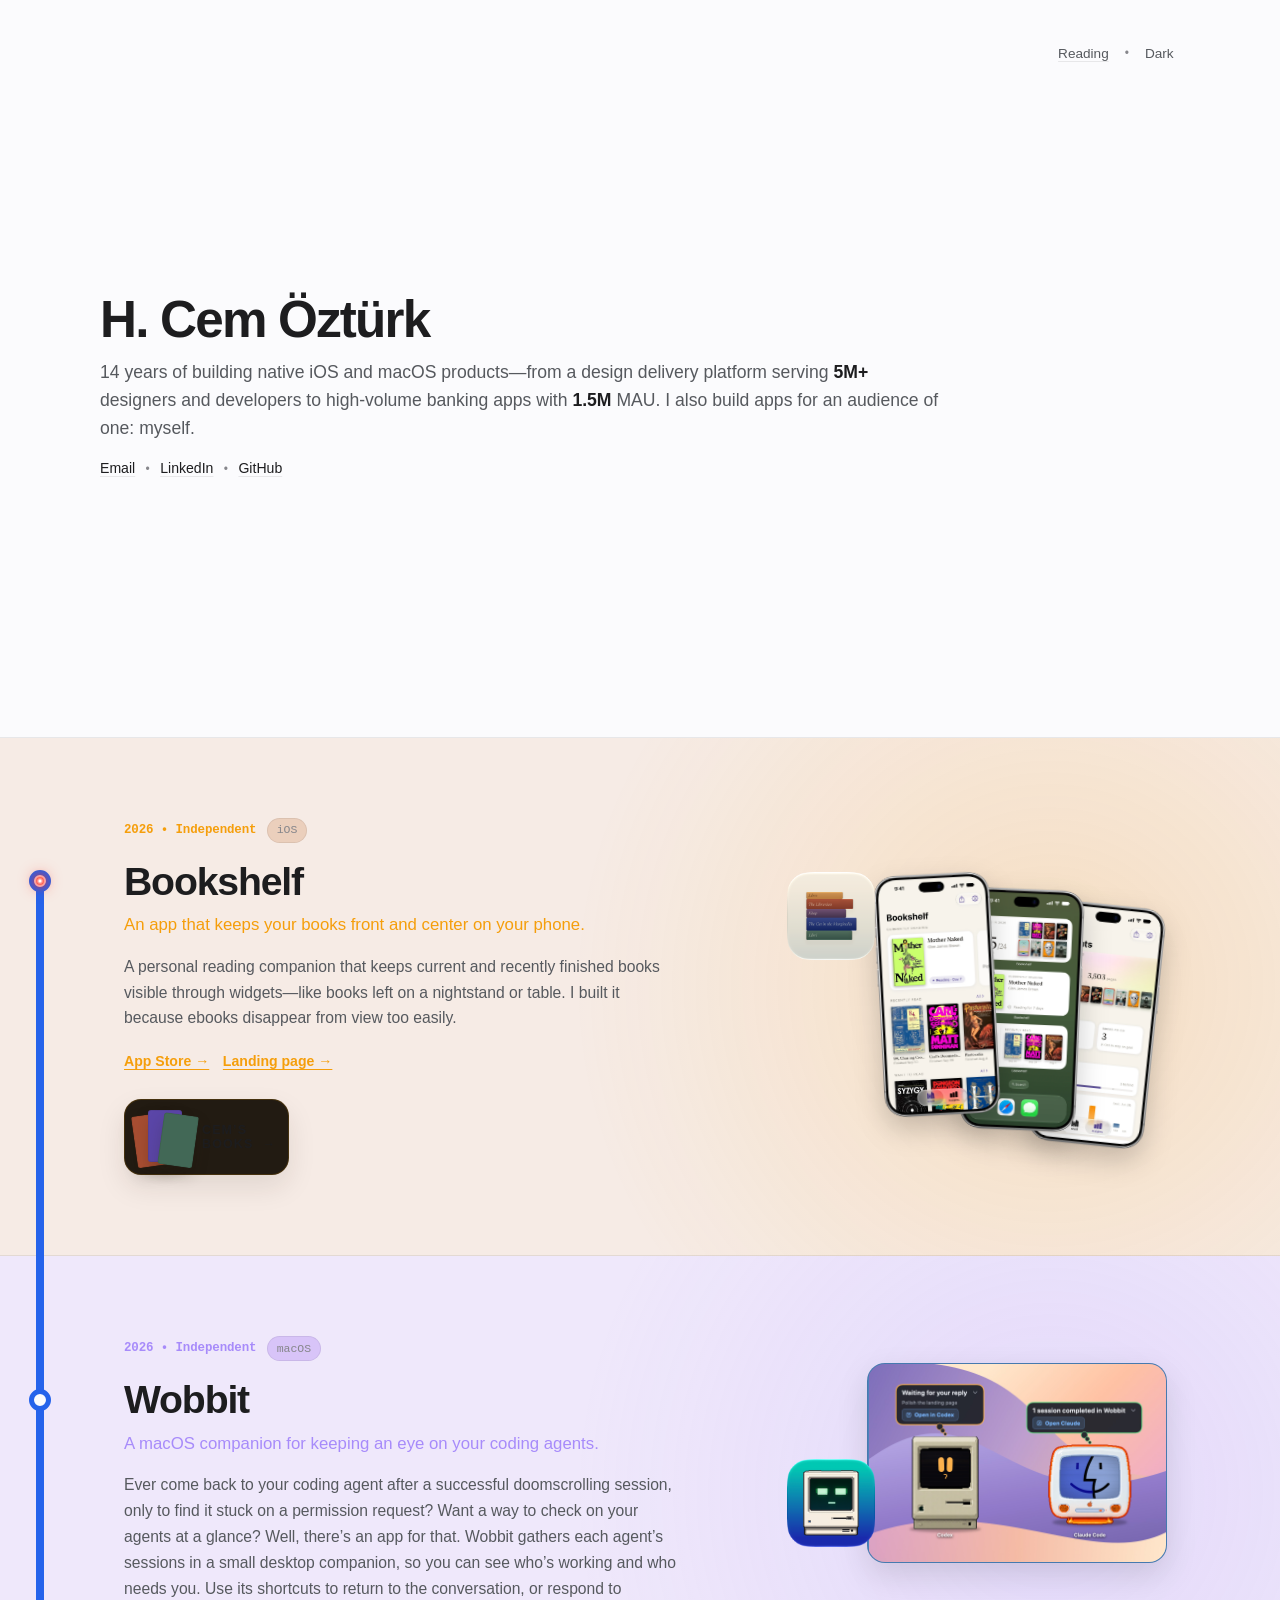
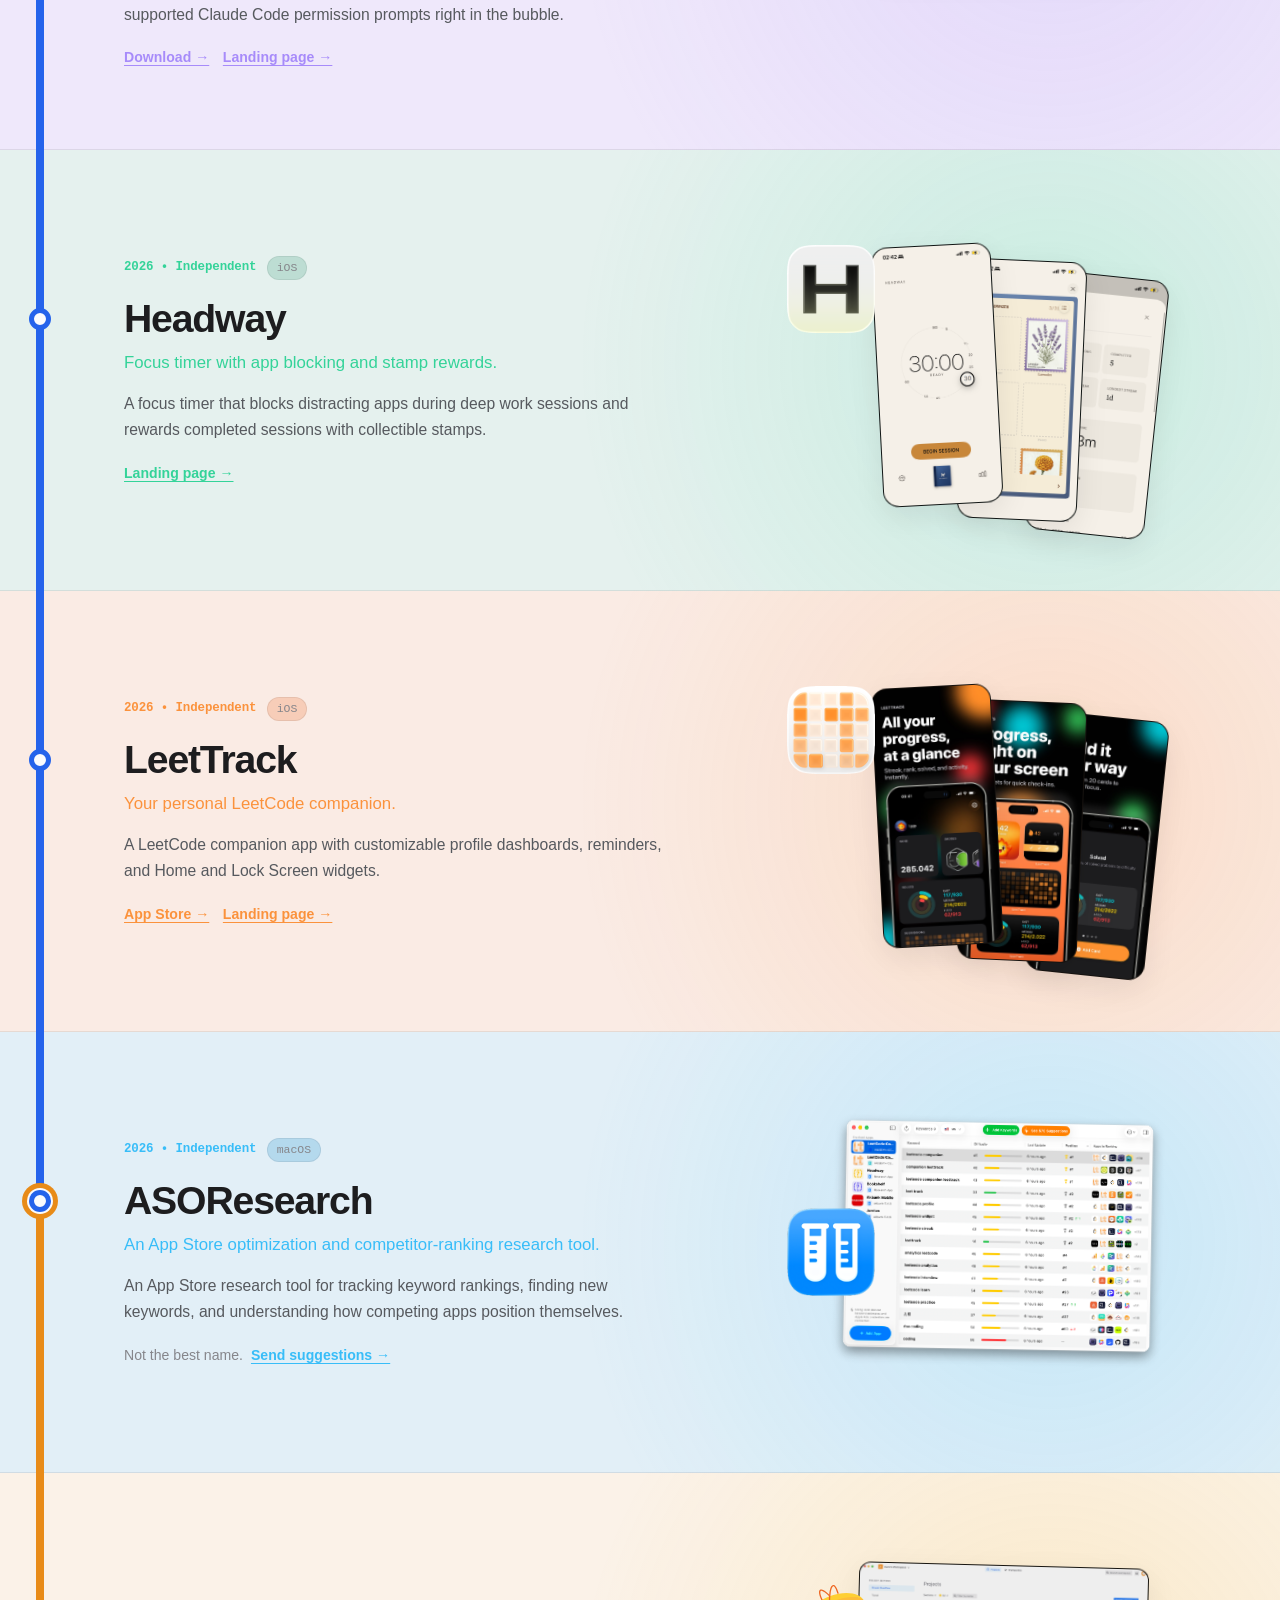
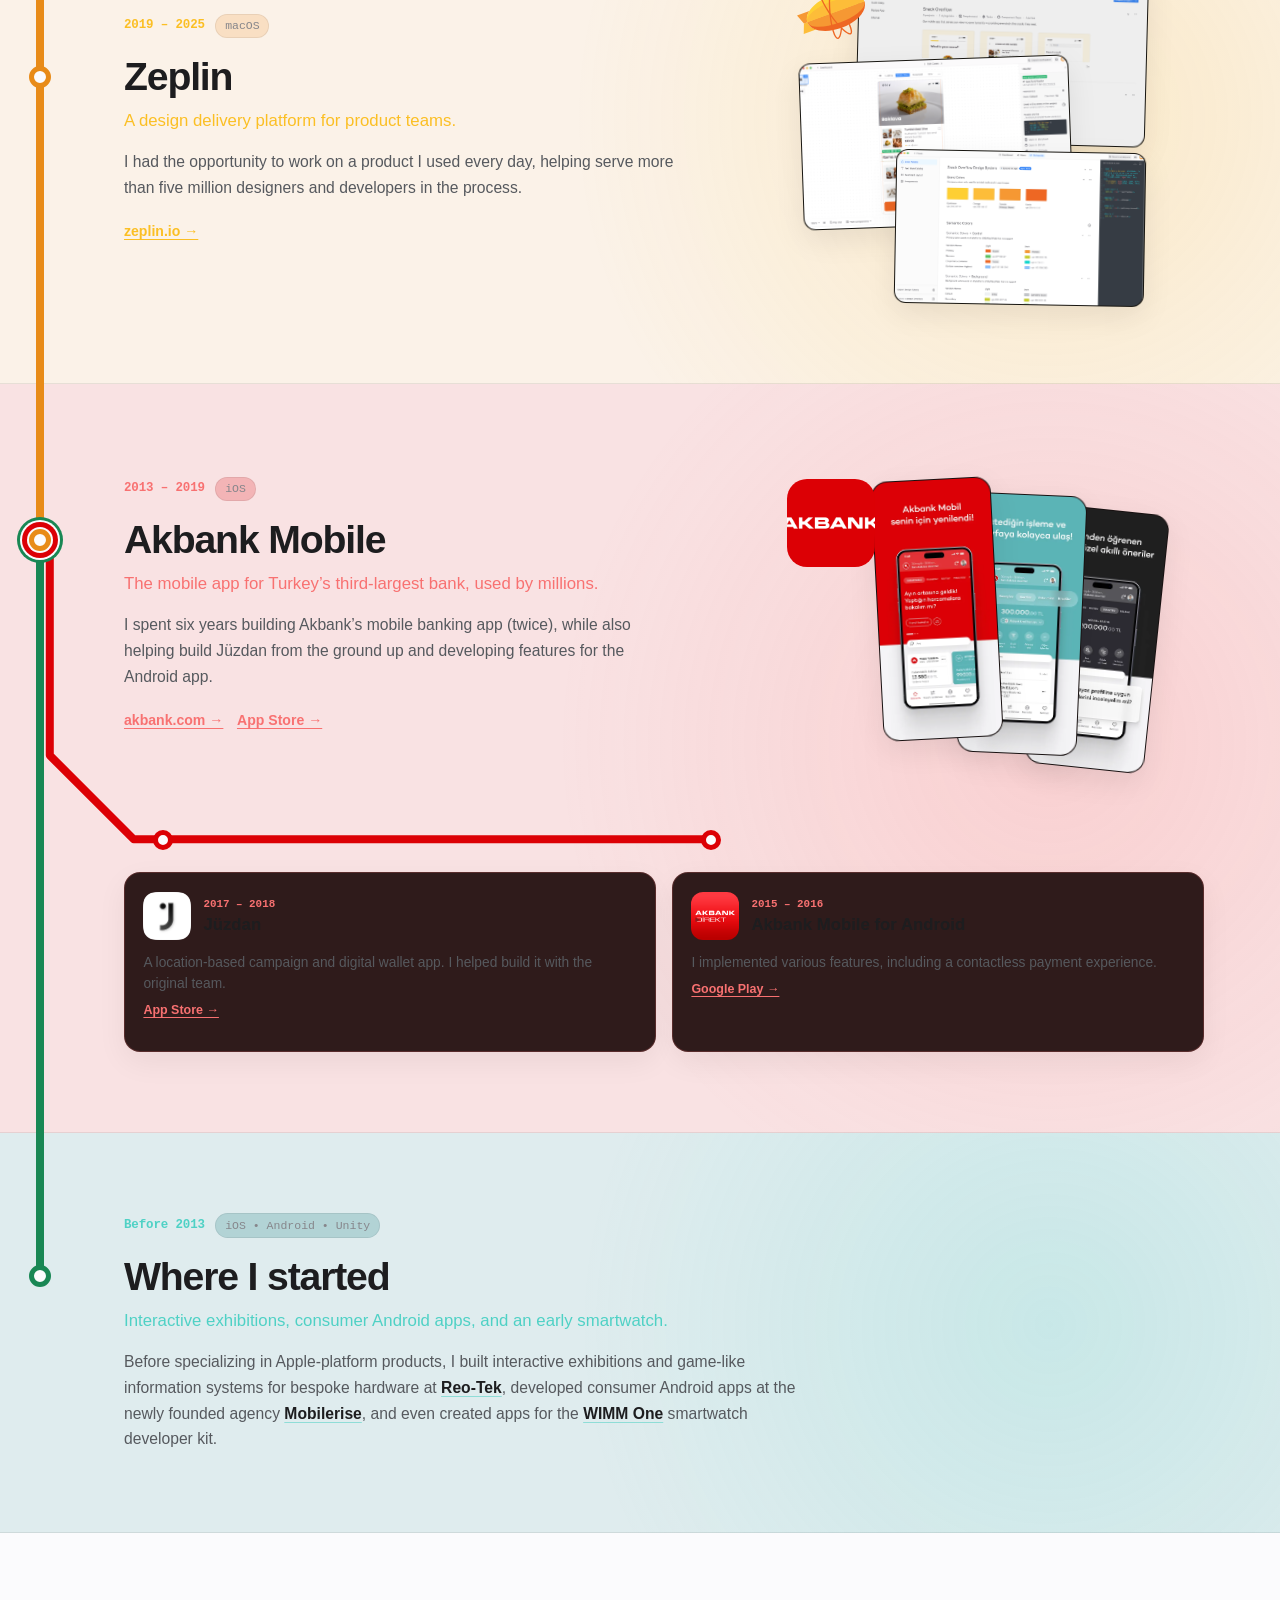
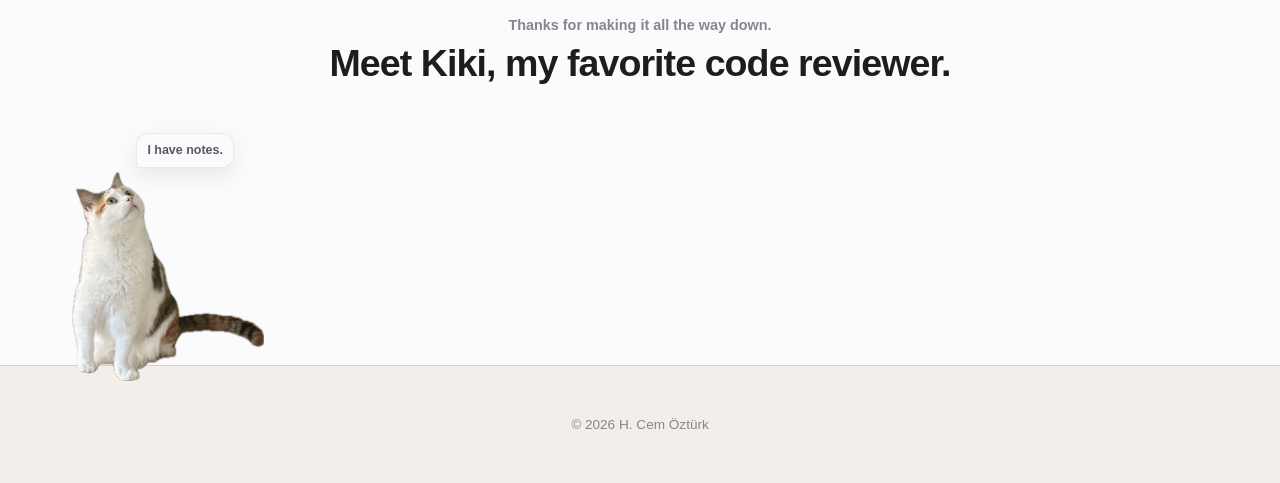
==== commit 4928d5ba: "Add Reading page" ====
--- a/index.html
+++ b/index.html
@@ -76,6 +76,7 @@
           <p class="product-description">A personal reading companion that keeps current and recently finished books visible through widgets&mdash;like books left on a nightstand or table. I built it because ebooks disappear from view too easily.</p>
 
           <div class="links-row">
+            <a href="https://apps.apple.com/us/app/bookshelf-books-on-your-screen/id6795309434?itscg=30200&amp;itsct=apps_box_link&amp;mttnsubad=6795309434" target="_blank" rel="noopener noreferrer" class="row-action-link">App Store &rarr;</a>
             <a href="bookshelf/" class="row-action-link">Landing page &rarr;</a>
           </div>
 
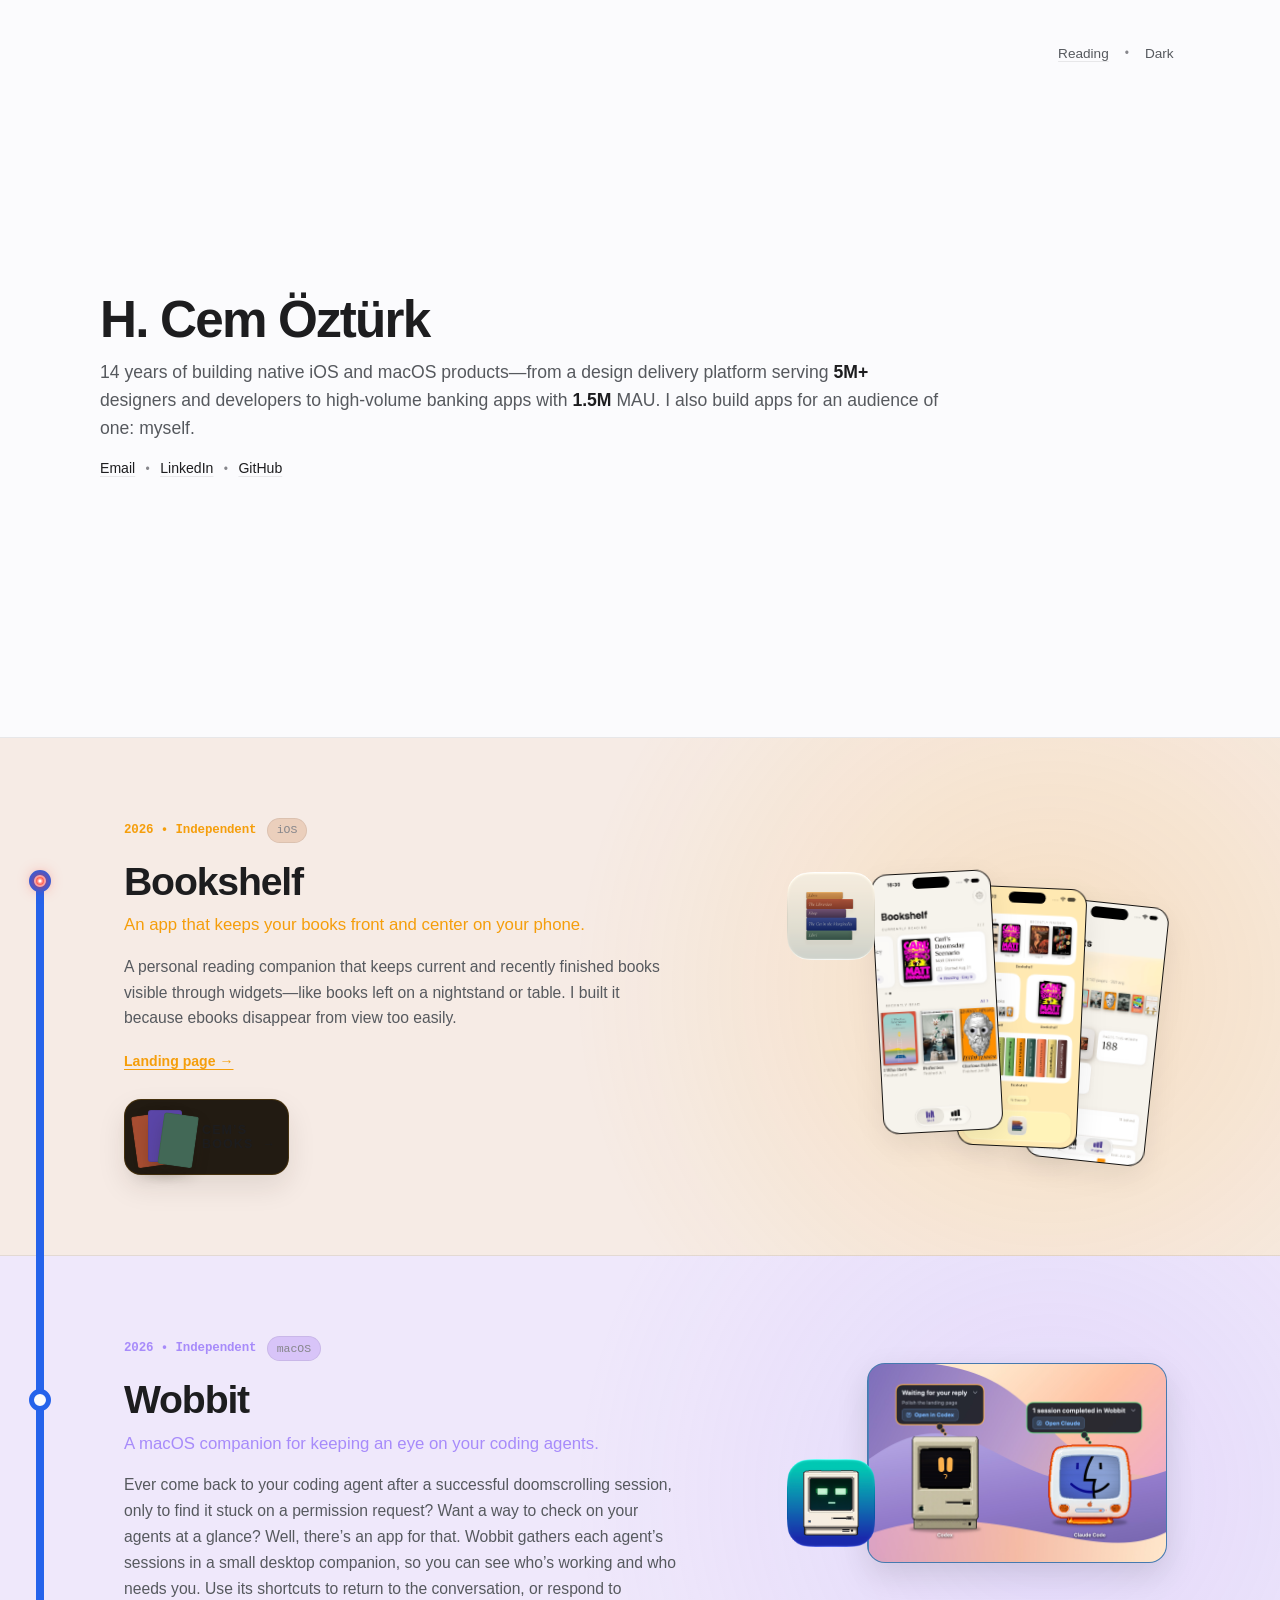
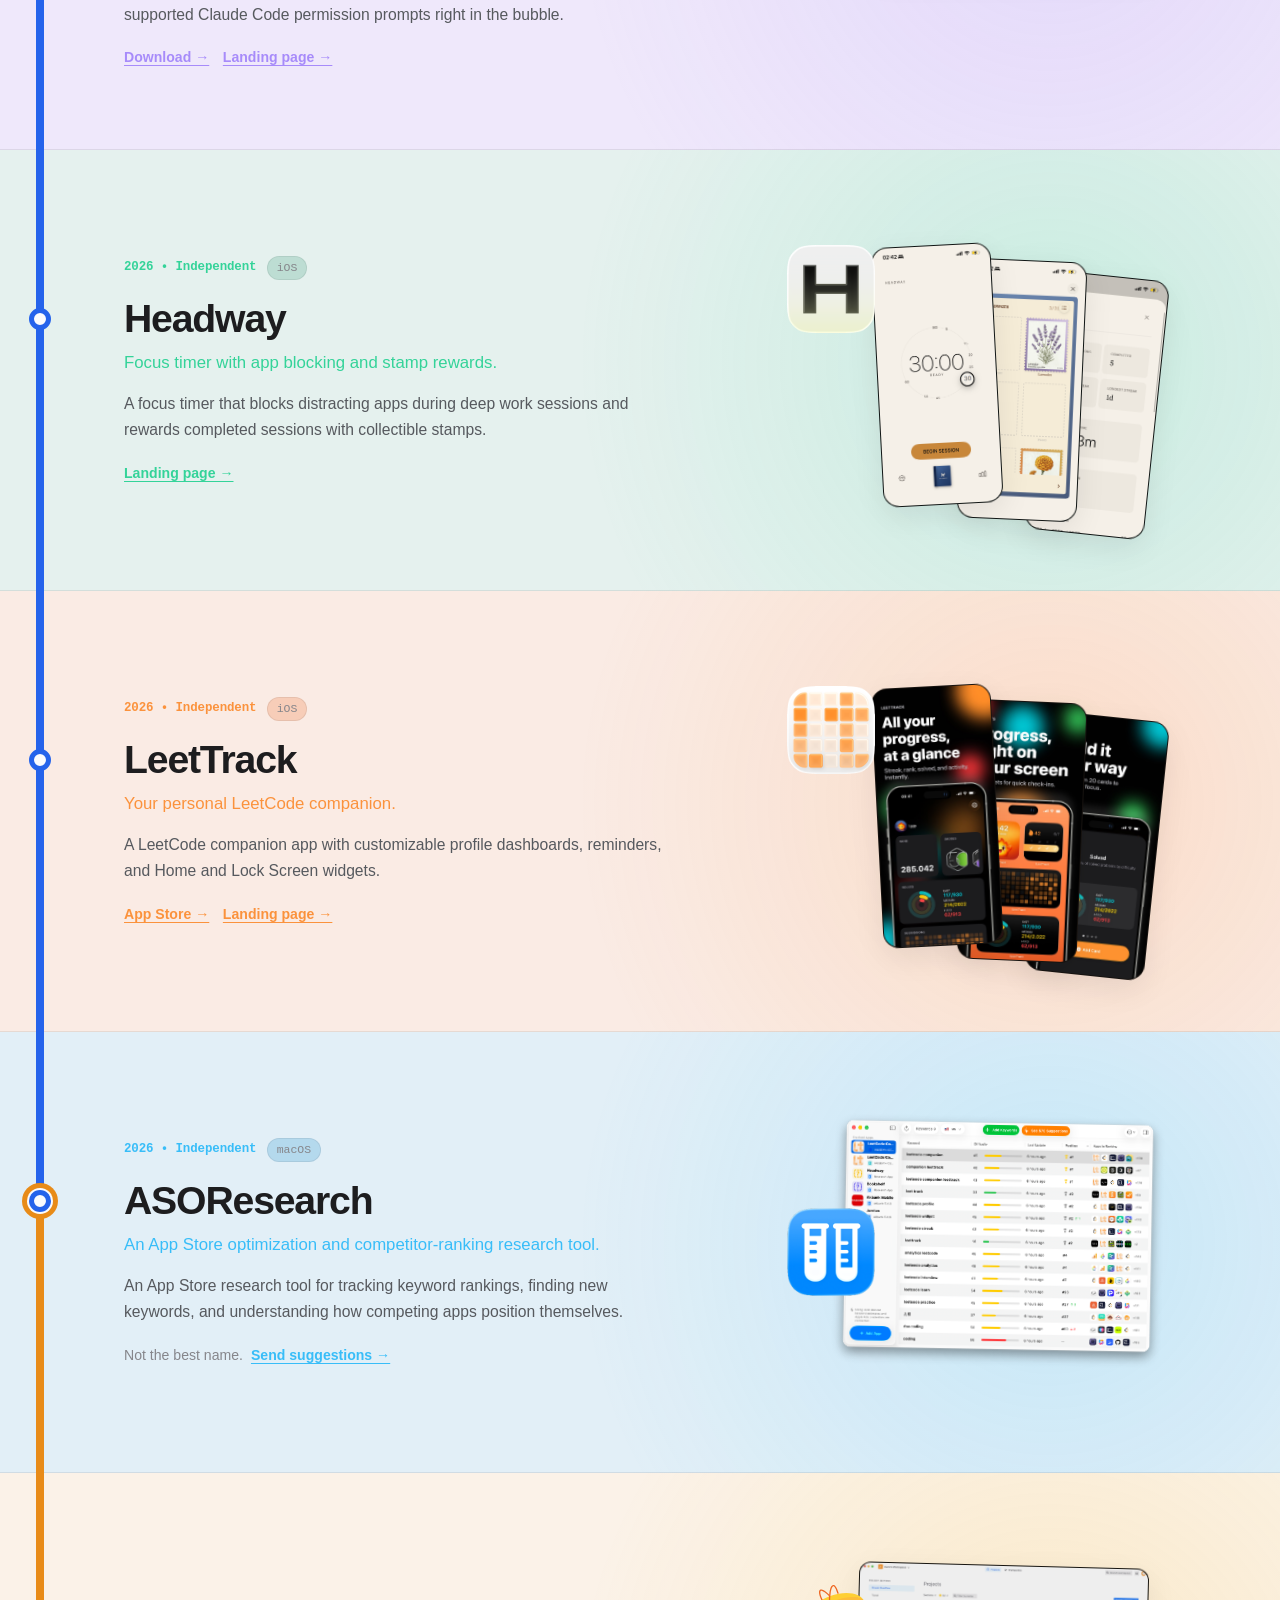
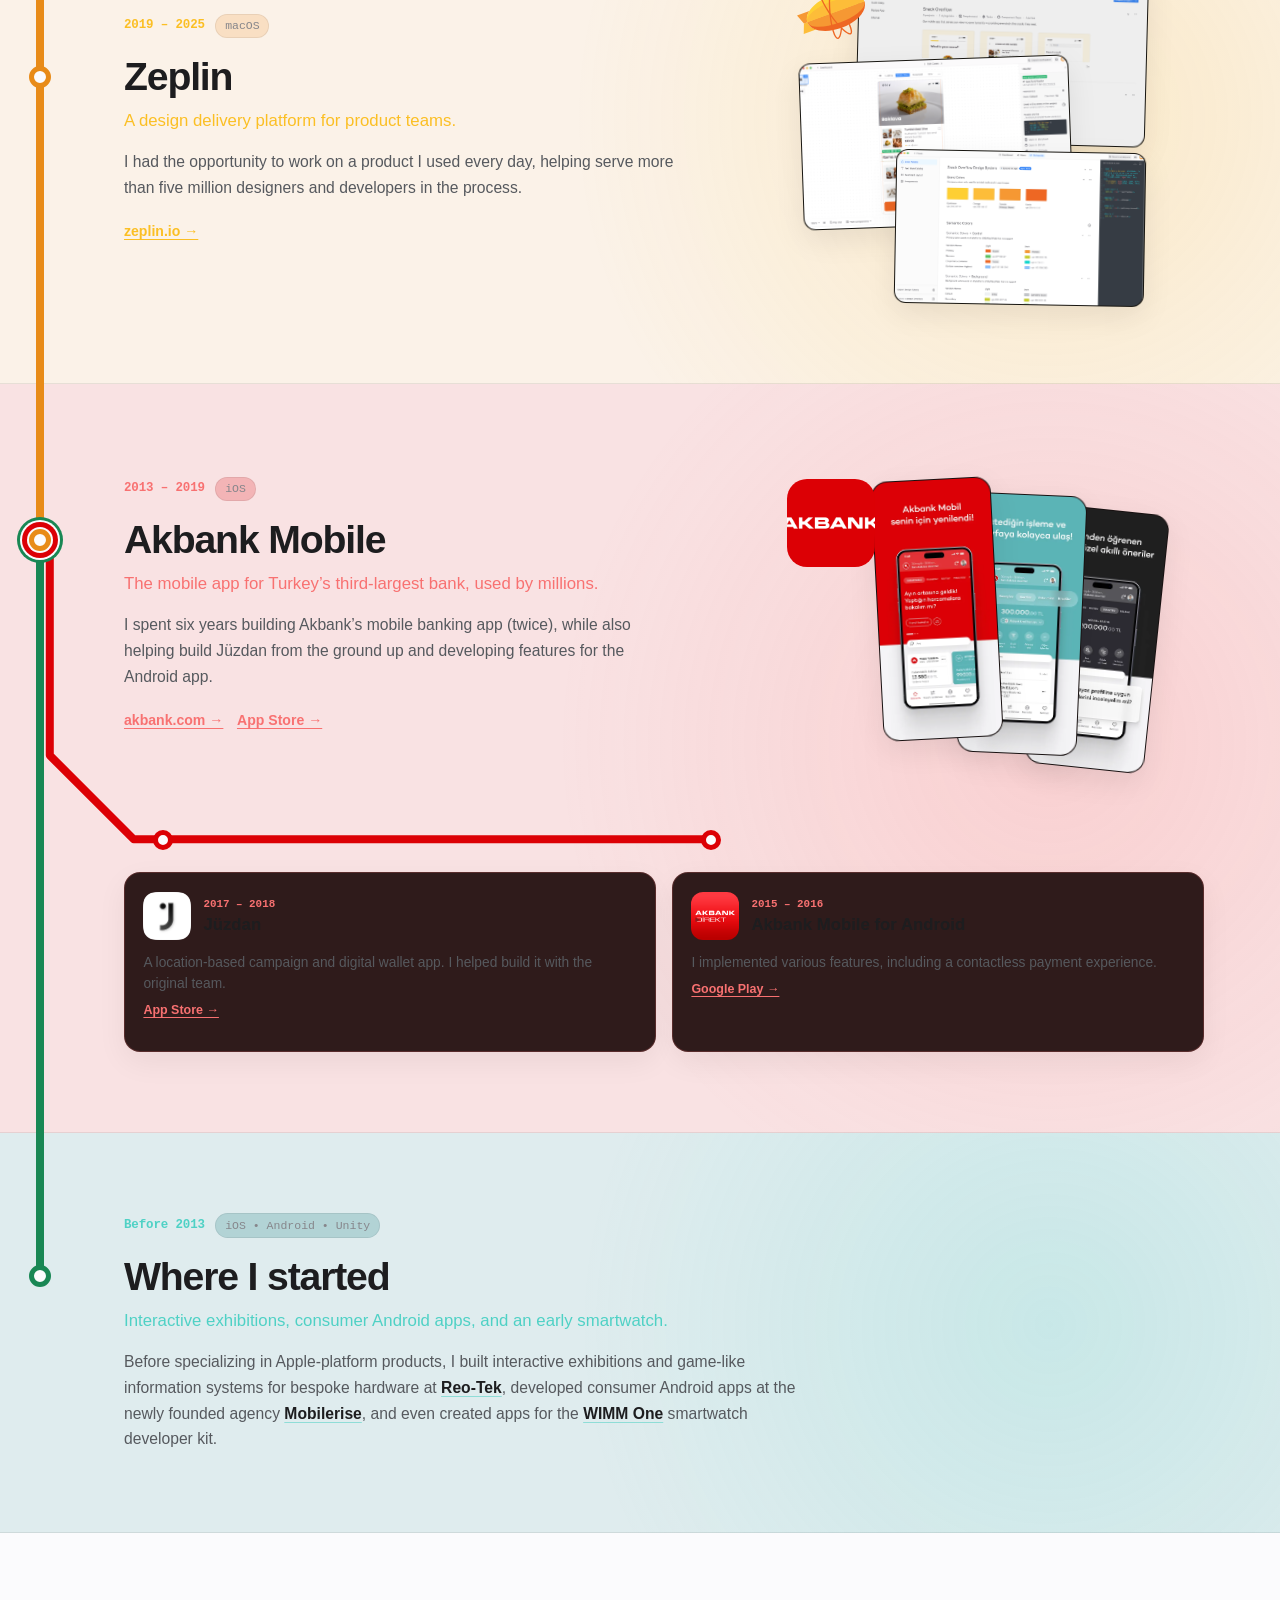
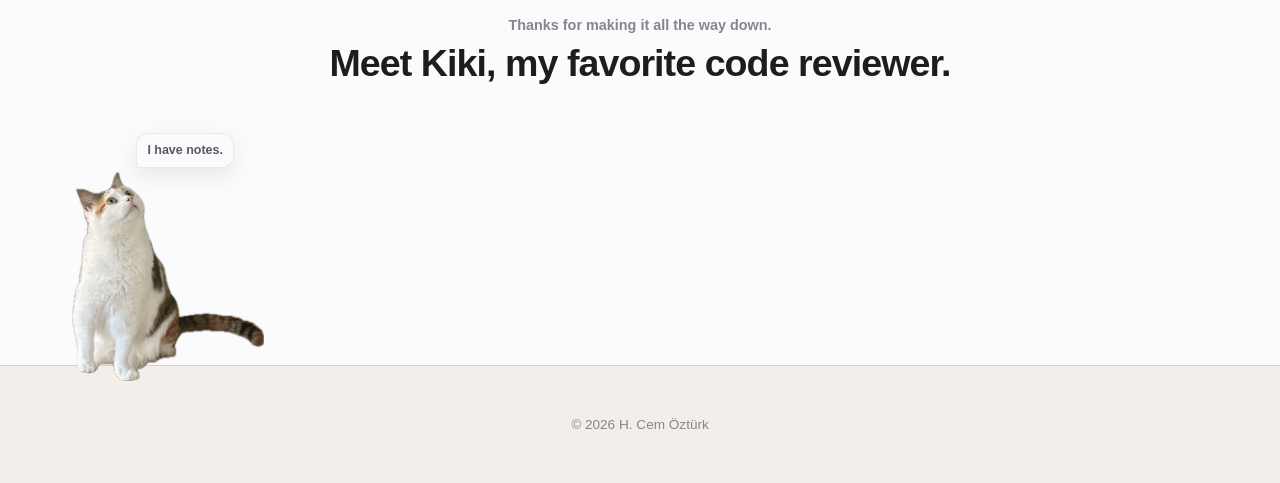
==== commit 82328e5a: "Add Reading page" ====
--- a/index.html
+++ b/index.html
@@ -76,7 +76,6 @@
           <p class="product-description">A personal reading companion that keeps current and recently finished books visible through widgets&mdash;like books left on a nightstand or table. I built it because ebooks disappear from view too easily.</p>
 
           <div class="links-row">
-            <a href="https://apps.apple.com/us/app/bookshelf-books-on-your-screen/id6795309434?itscg=30200&amp;itsct=apps_box_link&amp;mttnsubad=6795309434" target="_blank" rel="noopener noreferrer" class="row-action-link">App Store &rarr;</a>
             <a href="bookshelf/" class="row-action-link">Landing page &rarr;</a>
           </div>
 
@@ -101,13 +100,13 @@
               <img src="assets/bookshelf-icon.png" alt="Bookshelf App Icon" class="icon-img" />
             </div>
             <div class="deck-card shot-card depth-1">
-              <img src="assets/bookshelf/shelf-framed.webp" alt="Bookshelf current, recently read, and Want to Read shelves" width="900" height="1840" loading="lazy" />
+              <img src="assets/bookshelf/shelf.png" alt="Bookshelf current and recently read books" loading="lazy" />
             </div>
             <div class="deck-card shot-card depth-2">
-              <img src="assets/bookshelf/widgets-framed.webp" alt="Bookshelf Home Screen widgets" width="900" height="1840" loading="lazy" />
+              <img src="assets/bookshelf/widgets.png" alt="Bookshelf Home Screen widgets" loading="lazy" />
             </div>
             <div class="deck-card shot-card depth-3">
-              <img src="assets/bookshelf/insights-framed.webp" alt="Bookshelf reading insights and yearly goals" width="900" height="1840" loading="lazy" />
+              <img src="assets/bookshelf/insights.png" alt="Bookshelf reading insights" loading="lazy" />
             </div>
           </div>
         </div>
--- a/assets/portfolio/portfolio.css
+++ b/assets/portfolio/portfolio.css
@@ -725,19 +725,18 @@
   display: block;
 }
 
-.theme-bookshelf .shot-card {
-  aspect-ratio: 1350 / 2760;
-  overflow: visible;
-  border: 0;
-  border-radius: 0;
-  background: transparent;
-  box-shadow: none;
-  filter: drop-shadow(0 12px 14px rgba(0, 0, 0, 0.2));
-}
-
-.theme-bookshelf .shot-card img {
-  object-fit: contain;
-  border-radius: 0;
+.theme-bookshelf .shot-card::before {
+  position: absolute;
+  top: 1.6%;
+  left: 50%;
+  width: 31.18%;
+  aspect-ratio: 188 / 55;
+  border-radius: 999px;
+  background: #000000;
+  content: "";
+  pointer-events: none;
+  transform: translateX(-50%);
+  z-index: 2;
 }
 
 .shot-card.depth-1 {
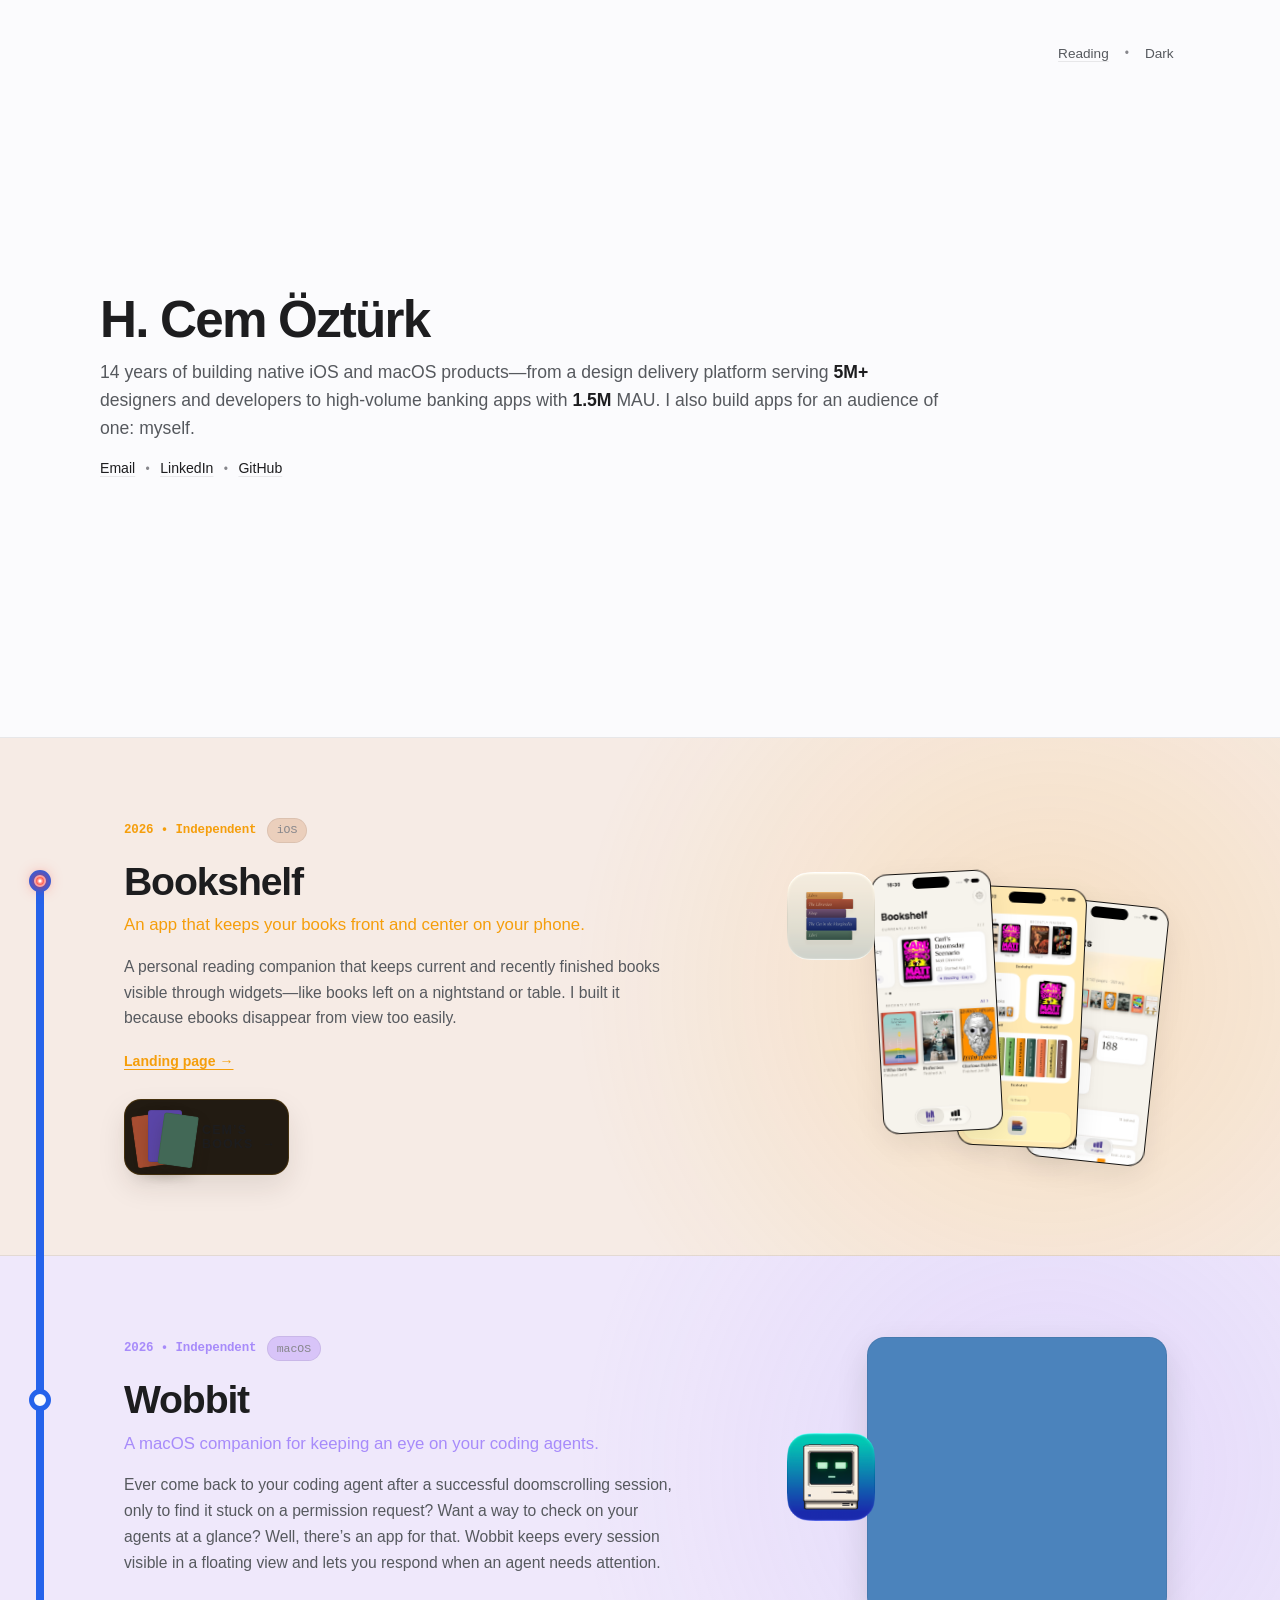
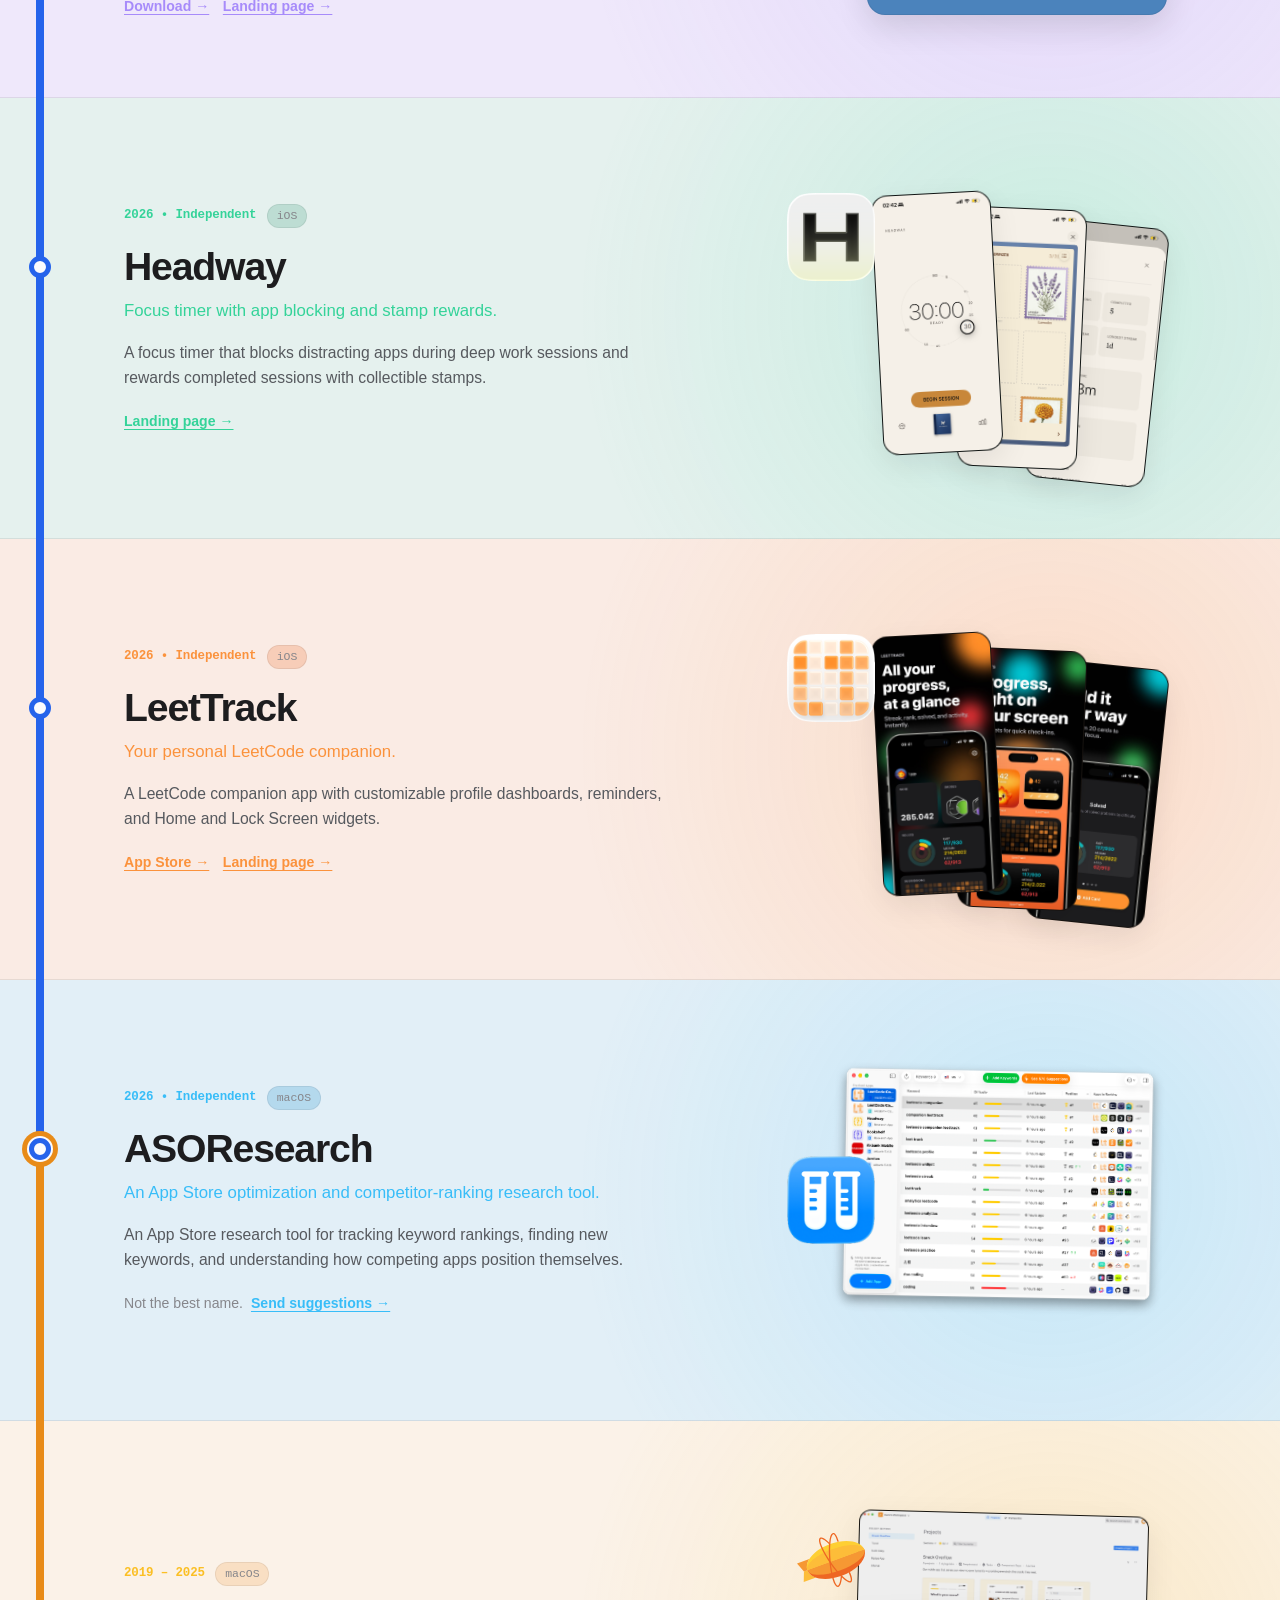
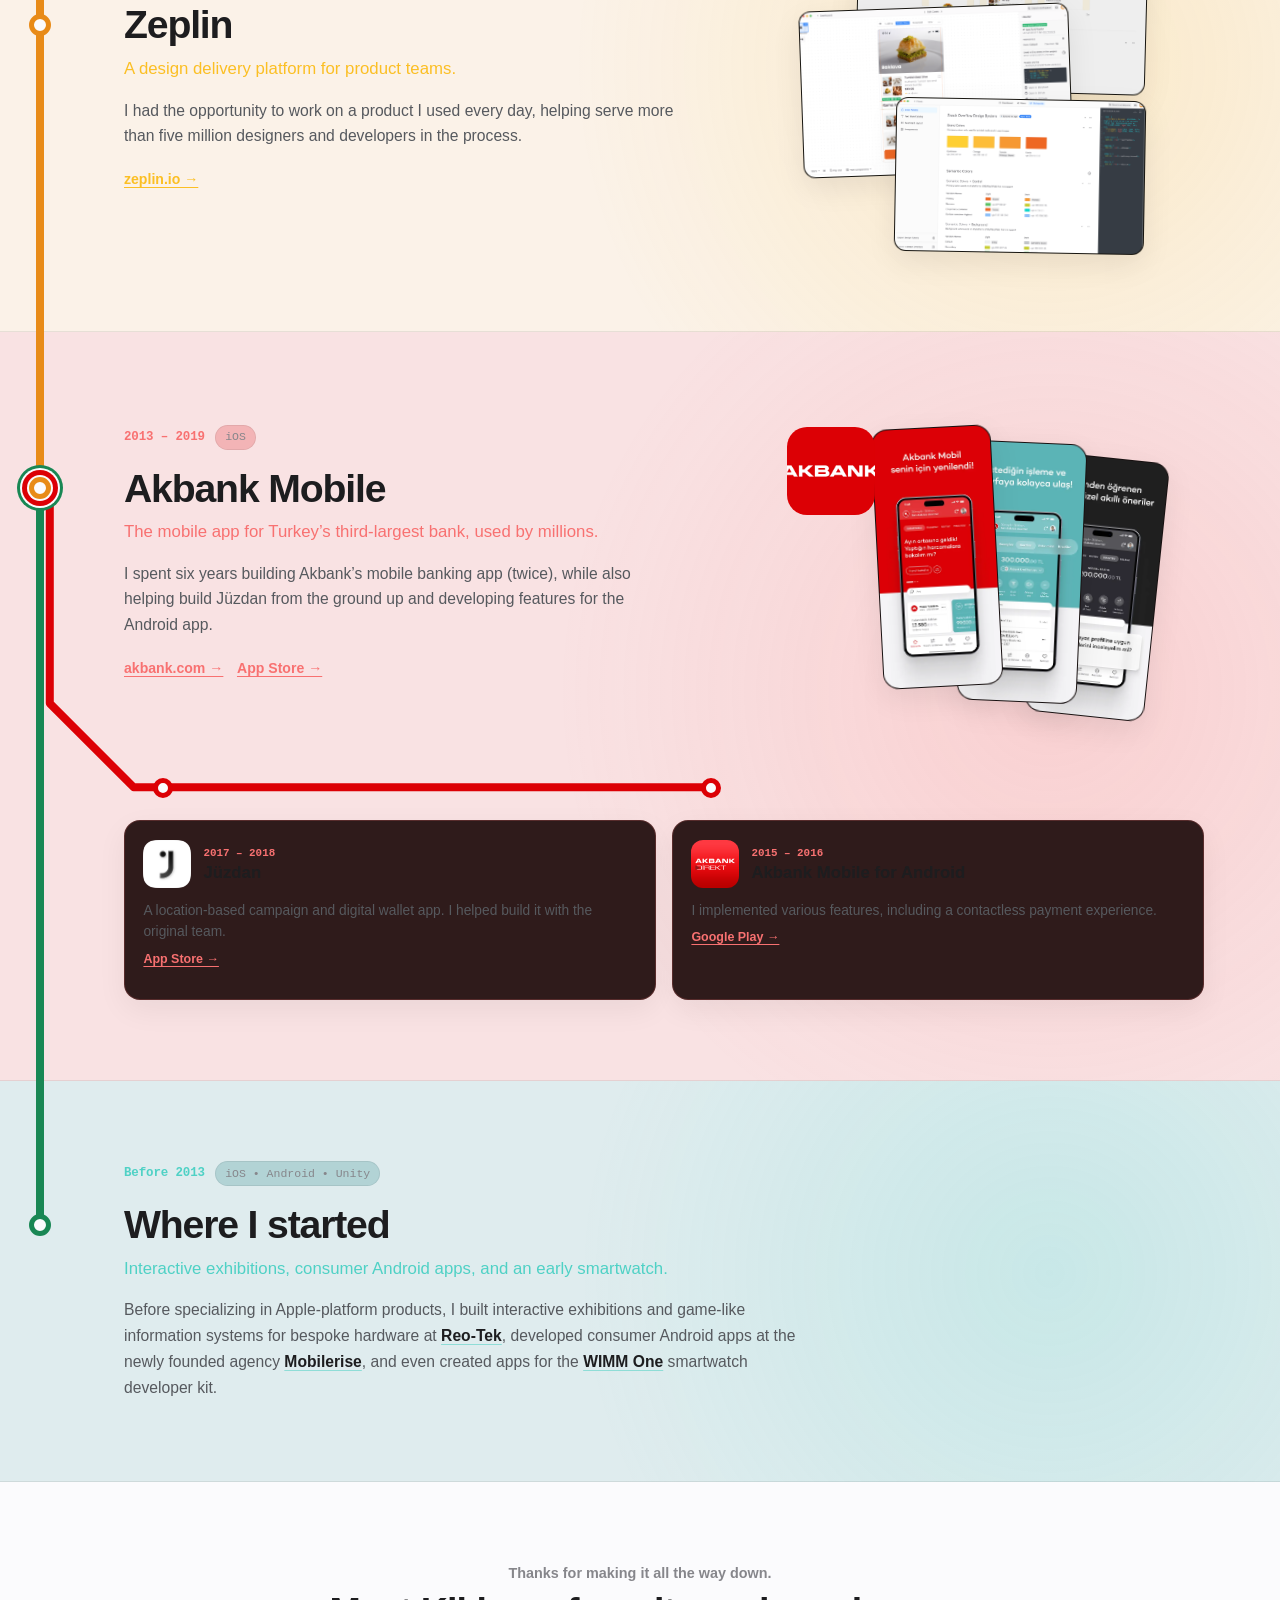
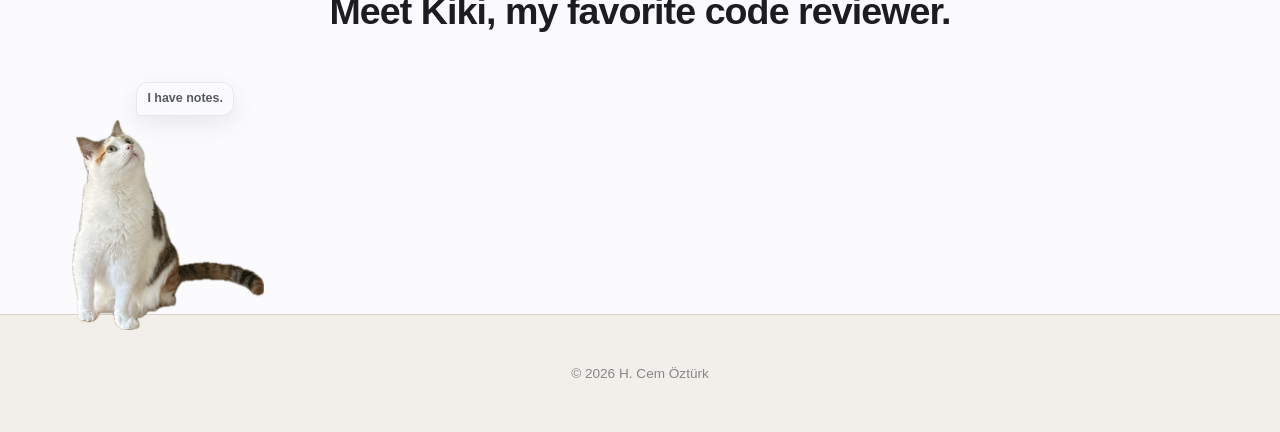
==== commit 96273daf: "Add Reading page" ====
--- a/index.html
+++ b/index.html
@@ -26,7 +26,7 @@
   <link rel="apple-touch-icon" href="assets/leettrack/optimized/leettrack-icon-light-216.png" />
 
   <!-- Styles -->
-  <link rel="stylesheet" href="assets/portfolio/portfolio.css?v=2" />
+  <link rel="stylesheet" href="assets/portfolio/portfolio.css" />
 </head>
 <body>
   <!-- Header / Intro Banner -->
@@ -125,7 +125,7 @@
           <h2 class="product-title">Wobbit</h2>
           <p class="product-tagline">A macOS companion for keeping an eye on your coding agents.</p>
 
-          <p class="product-description">Ever come back to your coding agent after a successful doomscrolling session, only to find it stuck on a permission request? Want a way to check on your agents at a glance? Well, there&rsquo;s an app for that. Wobbit gathers each agent&rsquo;s sessions in a small desktop companion, so you can see who&rsquo;s working and who needs you. Use its shortcuts to return to the conversation, or respond to supported Claude Code permission prompts right in the bubble.</p>
+          <p class="product-description">Ever come back to your coding agent after a successful doomscrolling session, only to find it stuck on a permission request? Want a way to check on your agents at a glance? Well, there&rsquo;s an app for that. Wobbit keeps every session visible in a floating view and lets you respond when an agent needs attention.</p>
 
           <div class="links-row">
             <a href="https://github.com/hcemozturk/wobbit-releases/releases/latest/download/Wobbit.zip" target="_blank" rel="noopener noreferrer" class="row-action-link">Download &rarr;</a>
@@ -138,8 +138,8 @@
             <div class="deck-card hero-icon-card" title="Wobbit App Icon">
               <img src="assets/wobbit-icon.png" alt="Wobbit App Icon" class="icon-img" />
             </div>
-            <video class="wobbit-demo-video" muted loop playsinline preload="none" poster="assets/wobbit/wobbit-agents-poster.jpg?v=4" aria-label="A beige Macintosh for Codex and a Tangerine iMac for Claude Code, showing independent session states">
-              <source src="assets/wobbit/wobbit-agents.mp4?v=4" type="video/mp4" />
+            <video class="wobbit-demo-video" muted loop playsinline preload="none" poster="assets/wobbit/wobbits-playing-poster.png" aria-label="Codex and Claude Code Wobbits working side by side">
+              <source src="assets/wobbit/wobbits-playing.mp4" type="video/mp4" />
             </video>
           </div>
         </div>
--- a/assets/portfolio/portfolio.css
+++ b/assets/portfolio/portfolio.css
@@ -897,8 +897,8 @@
   top: 0;
   right: 0;
   width: min(300px, calc(100% - 74px));
-  aspect-ratio: 3 / 2;
-  object-fit: contain;
+  aspect-ratio: 612 / 568;
+  object-fit: cover;
   display: block;
   border: 1px solid var(--border-card);
   border-radius: 18px;
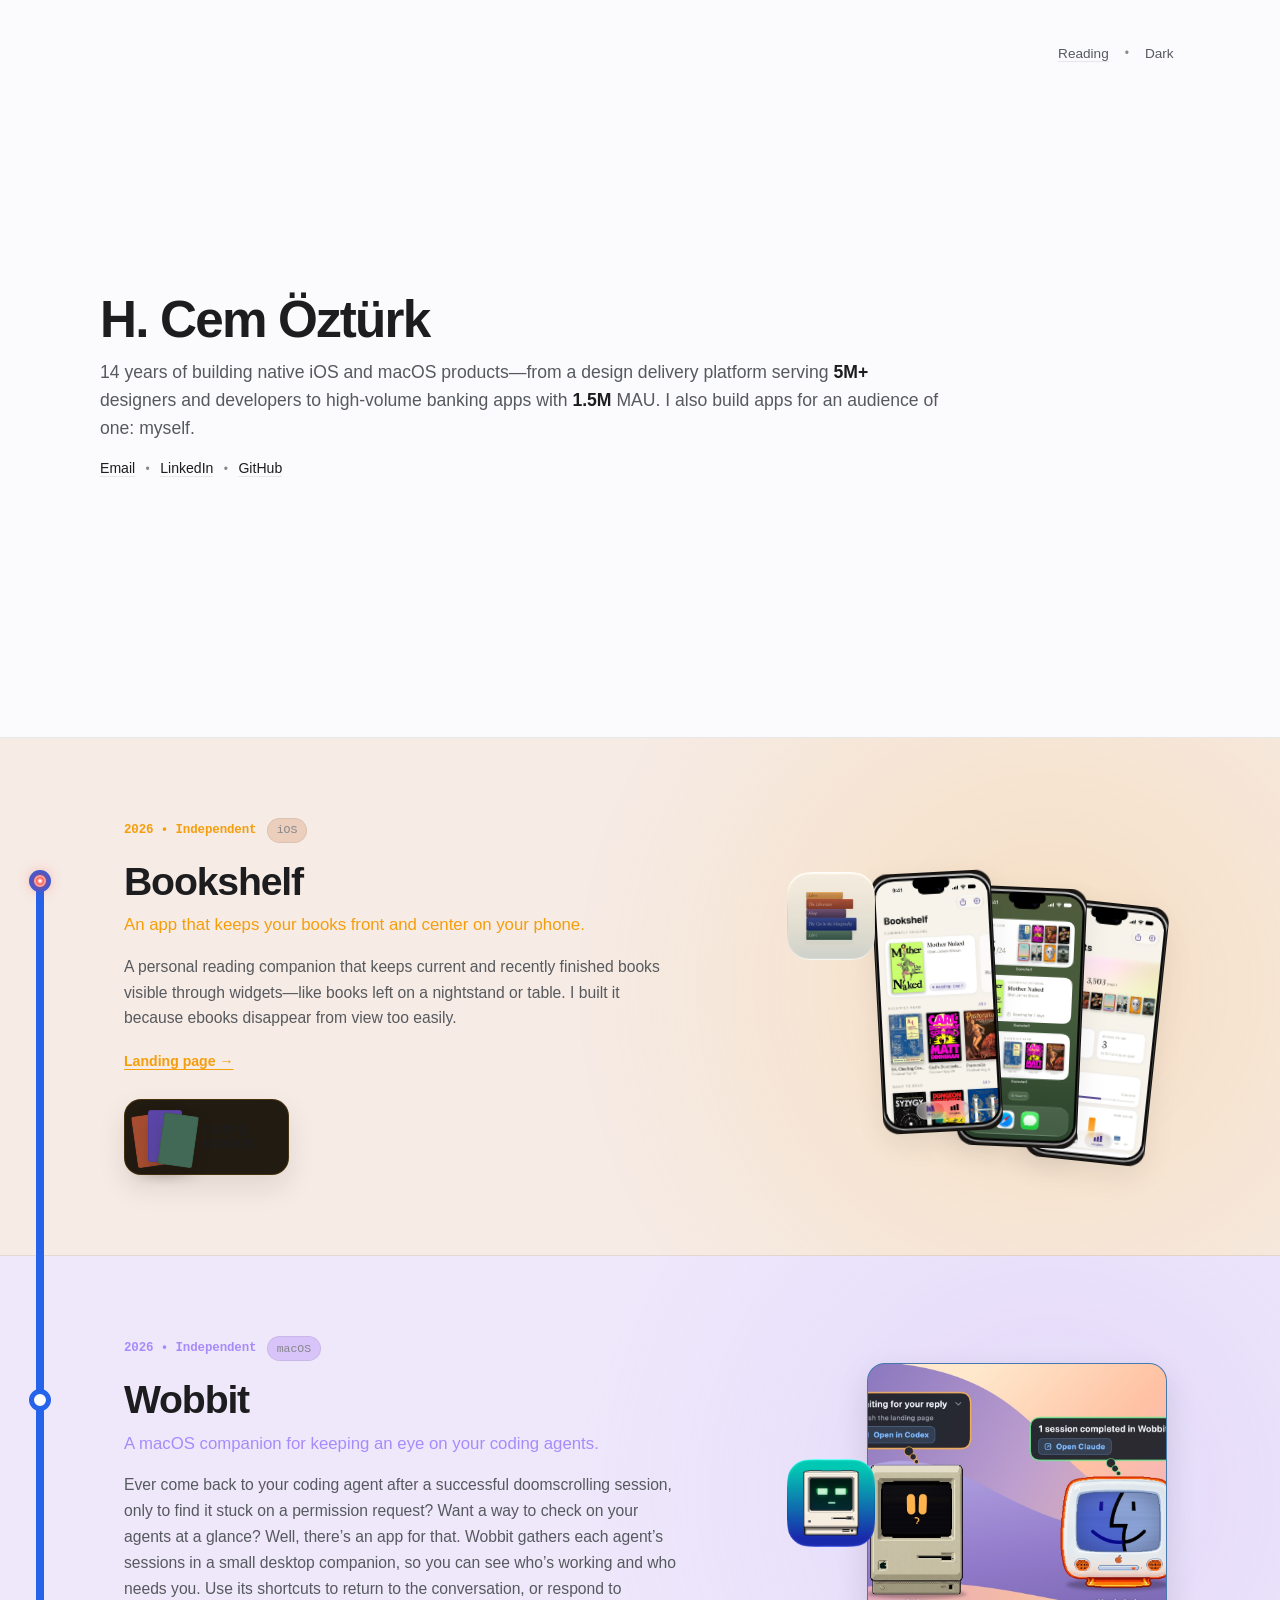
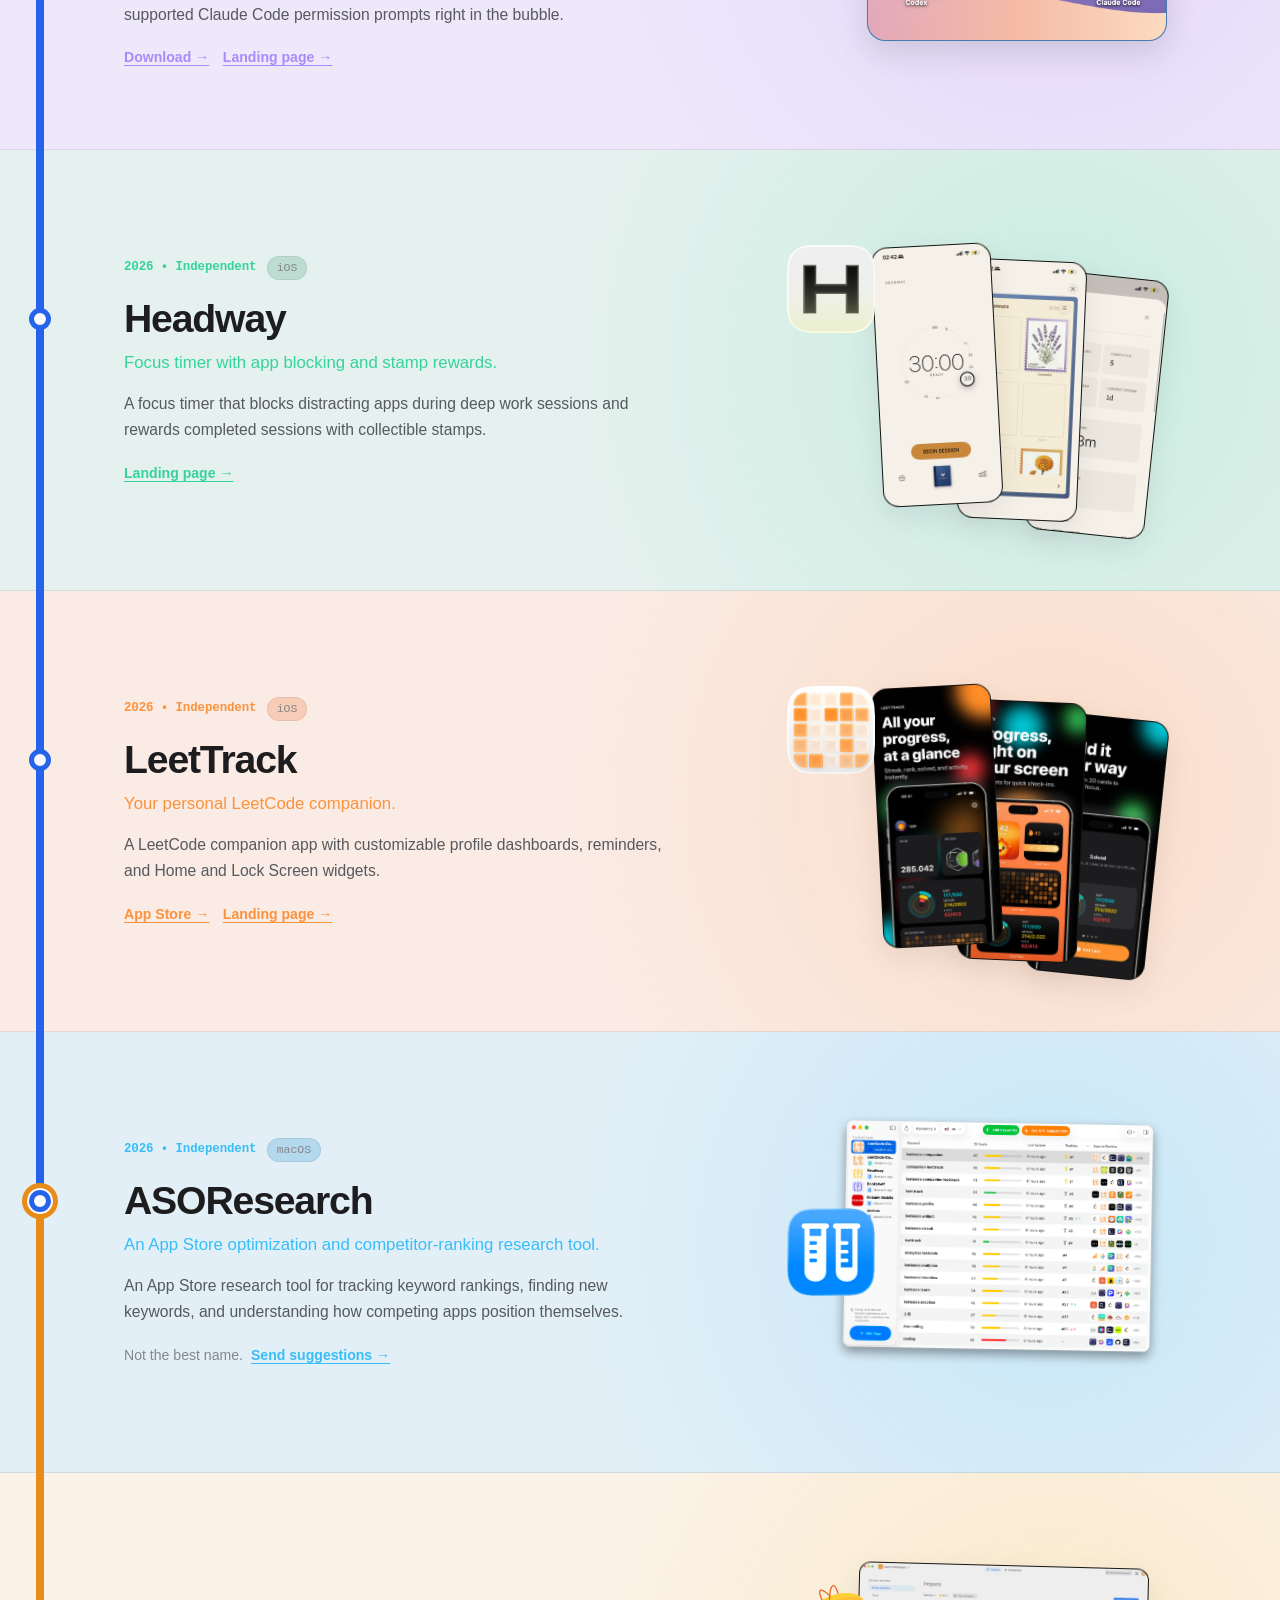
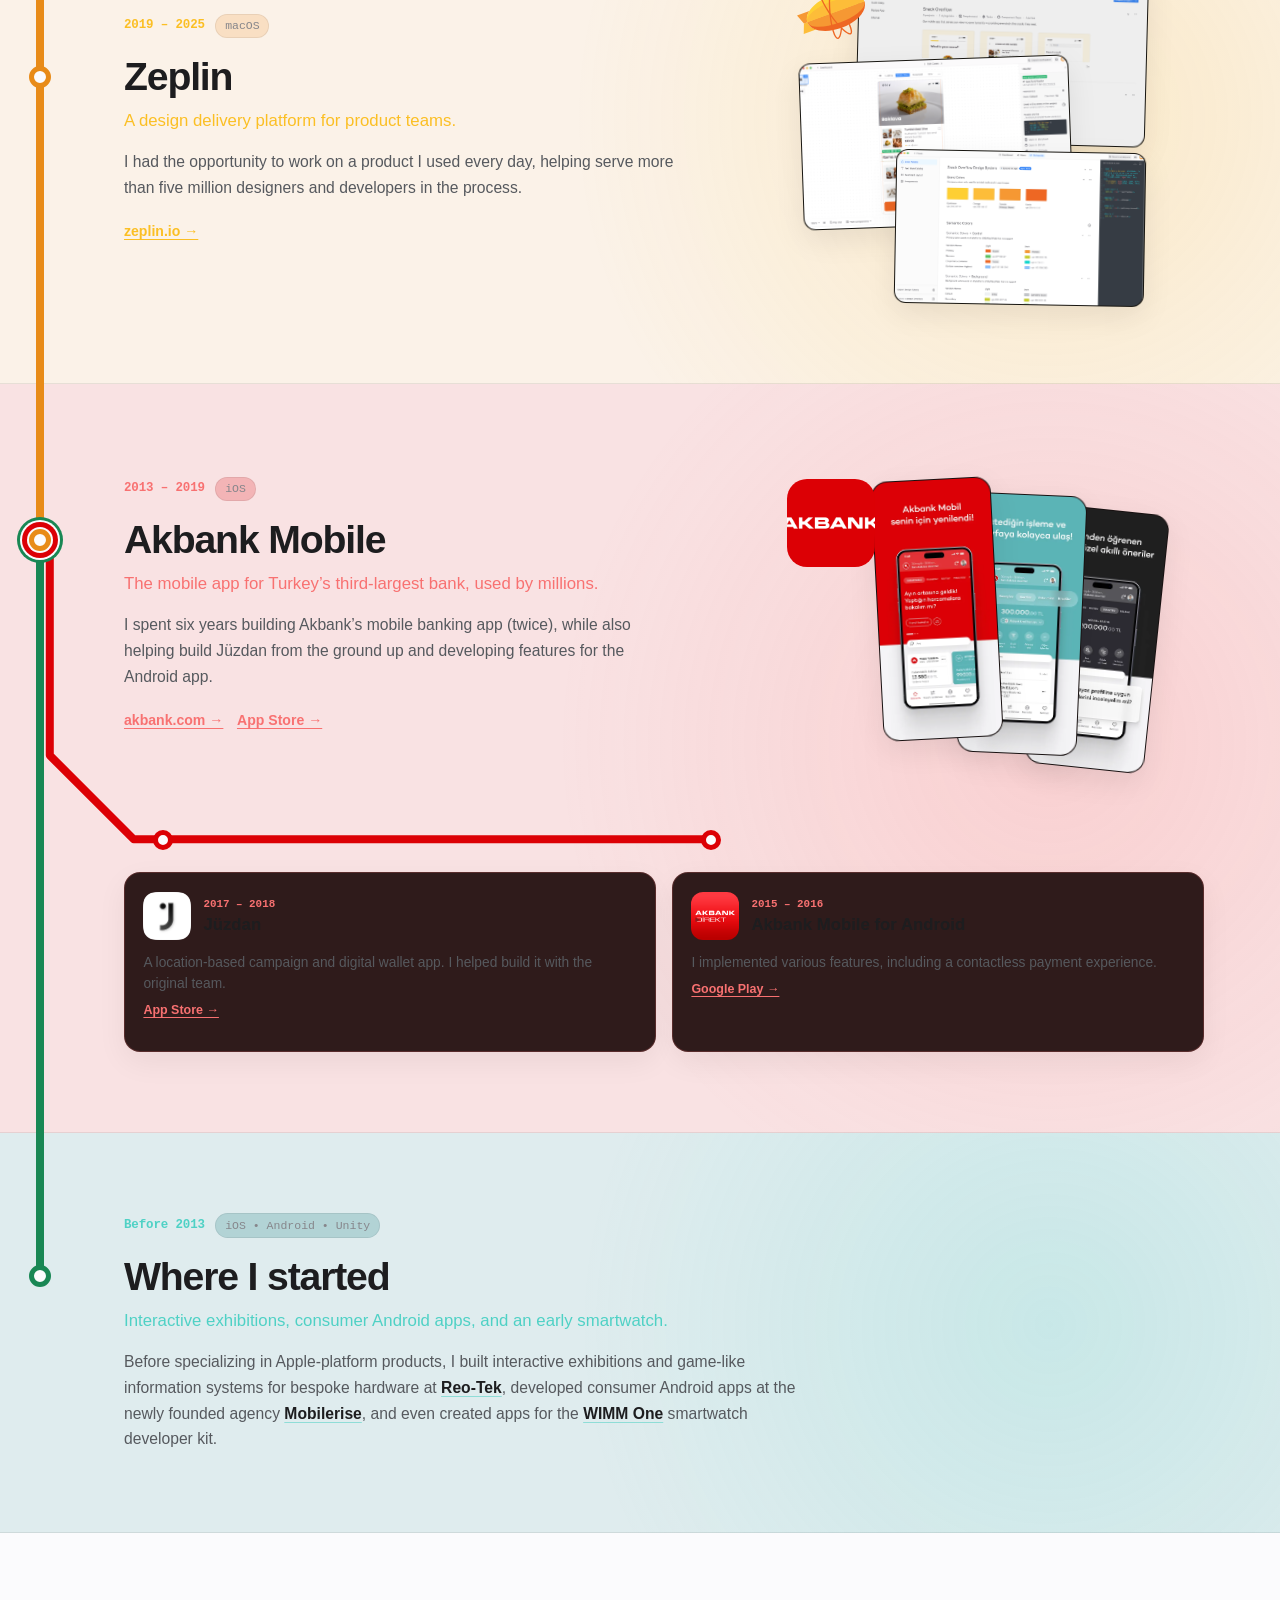
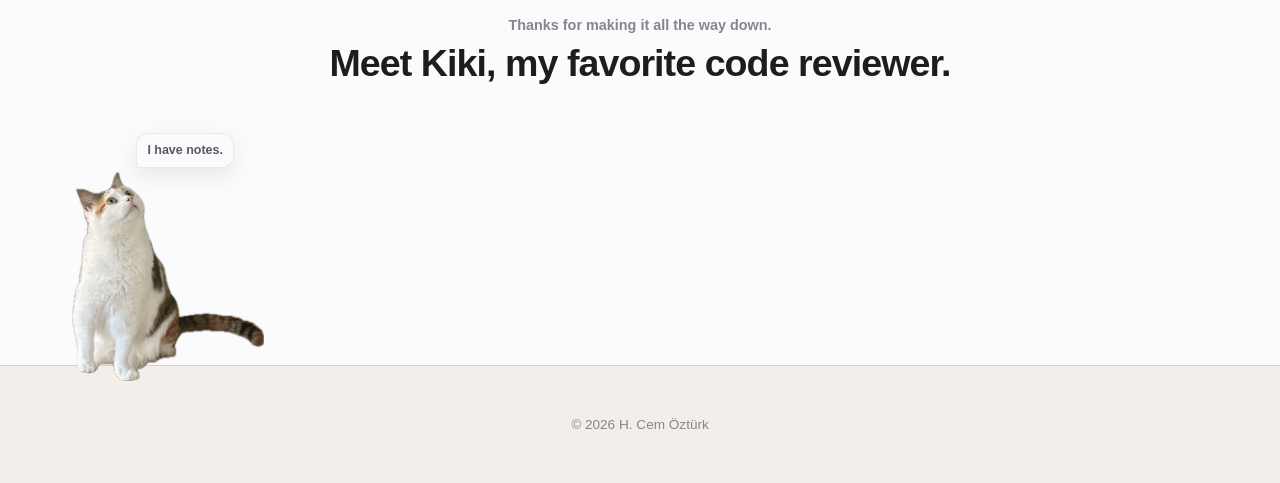
==== commit 0c7f36e9: "Add favicon" ====
--- a/index.html
+++ b/index.html
@@ -22,11 +22,12 @@
   </script>
 
   <!-- Favicons -->
-  <link rel="icon" type="image/png" href="assets/leettrack/optimized/leettrack-icon-light-216.png" />
-  <link rel="apple-touch-icon" href="assets/leettrack/optimized/leettrack-icon-light-216.png" />
+  <link rel="icon" type="image/png" sizes="32x32" href="assets/portfolio/favicon/mac.png?v=2" data-mac-favicon />
+  <link rel="apple-touch-icon" sizes="180x180" href="assets/portfolio/favicon/apple-touch-icon.png?v=2" />
+  <script src="assets/portfolio/favicon.js?v=2" defer></script>
 
   <!-- Styles -->
-  <link rel="stylesheet" href="assets/portfolio/portfolio.css" />
+  <link rel="stylesheet" href="assets/portfolio/portfolio.css?v=2" />
 </head>
 <body>
   <!-- Header / Intro Banner -->
@@ -100,13 +101,13 @@
               <img src="assets/bookshelf-icon.png" alt="Bookshelf App Icon" class="icon-img" />
             </div>
             <div class="deck-card shot-card depth-1">
-              <img src="assets/bookshelf/shelf.png" alt="Bookshelf current and recently read books" loading="lazy" />
+              <img src="assets/bookshelf/shelf-framed.webp" alt="Bookshelf current, recently read, and Want to Read shelves" width="900" height="1840" loading="lazy" />
             </div>
             <div class="deck-card shot-card depth-2">
-              <img src="assets/bookshelf/widgets.png" alt="Bookshelf Home Screen widgets" loading="lazy" />
+              <img src="assets/bookshelf/widgets-framed.webp" alt="Bookshelf Home Screen widgets" width="900" height="1840" loading="lazy" />
             </div>
             <div class="deck-card shot-card depth-3">
-              <img src="assets/bookshelf/insights.png" alt="Bookshelf reading insights" loading="lazy" />
+              <img src="assets/bookshelf/insights-framed.webp" alt="Bookshelf reading insights and yearly goals" width="900" height="1840" loading="lazy" />
             </div>
           </div>
         </div>
@@ -125,7 +126,7 @@
           <h2 class="product-title">Wobbit</h2>
           <p class="product-tagline">A macOS companion for keeping an eye on your coding agents.</p>
 
-          <p class="product-description">Ever come back to your coding agent after a successful doomscrolling session, only to find it stuck on a permission request? Want a way to check on your agents at a glance? Well, there&rsquo;s an app for that. Wobbit keeps every session visible in a floating view and lets you respond when an agent needs attention.</p>
+          <p class="product-description">Ever come back to your coding agent after a successful doomscrolling session, only to find it stuck on a permission request? Want a way to check on your agents at a glance? Well, there&rsquo;s an app for that. Wobbit gathers each agent&rsquo;s sessions in a small desktop companion, so you can see who&rsquo;s working and who needs you. Use its shortcuts to return to the conversation, or respond to supported Claude Code permission prompts right in the bubble.</p>
 
           <div class="links-row">
             <a href="https://github.com/hcemozturk/wobbit-releases/releases/latest/download/Wobbit.zip" target="_blank" rel="noopener noreferrer" class="row-action-link">Download &rarr;</a>
@@ -138,8 +139,8 @@
             <div class="deck-card hero-icon-card" title="Wobbit App Icon">
               <img src="assets/wobbit-icon.png" alt="Wobbit App Icon" class="icon-img" />
             </div>
-            <video class="wobbit-demo-video" muted loop playsinline preload="none" poster="assets/wobbit/wobbits-playing-poster.png" aria-label="Codex and Claude Code Wobbits working side by side">
-              <source src="assets/wobbit/wobbits-playing.mp4" type="video/mp4" />
+            <video class="wobbit-demo-video" muted loop playsinline preload="none" poster="assets/wobbit/wobbit-agents-poster.jpg?v=4" aria-label="A beige Macintosh for Codex and a Tangerine iMac for Claude Code, showing independent session states">
+              <source src="assets/wobbit/wobbit-agents.mp4?v=4" type="video/mp4" />
             </video>
           </div>
         </div>
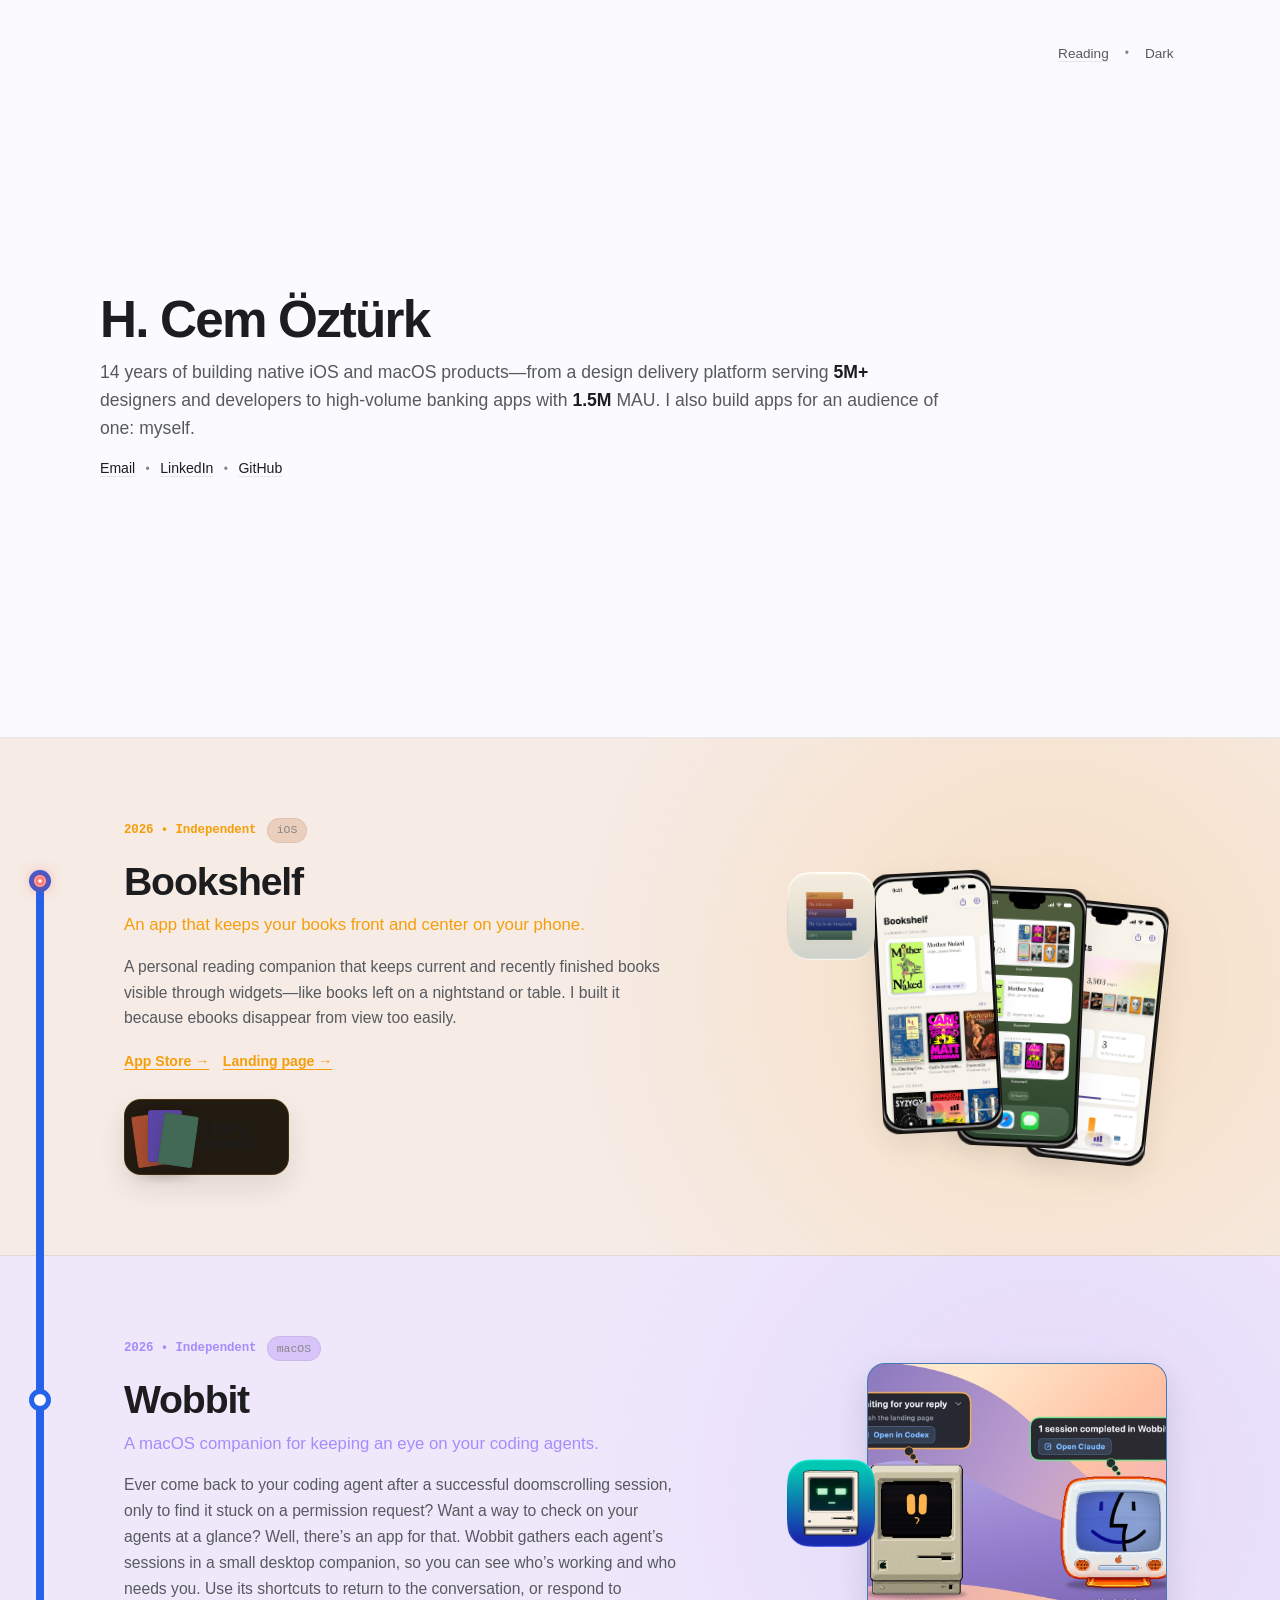
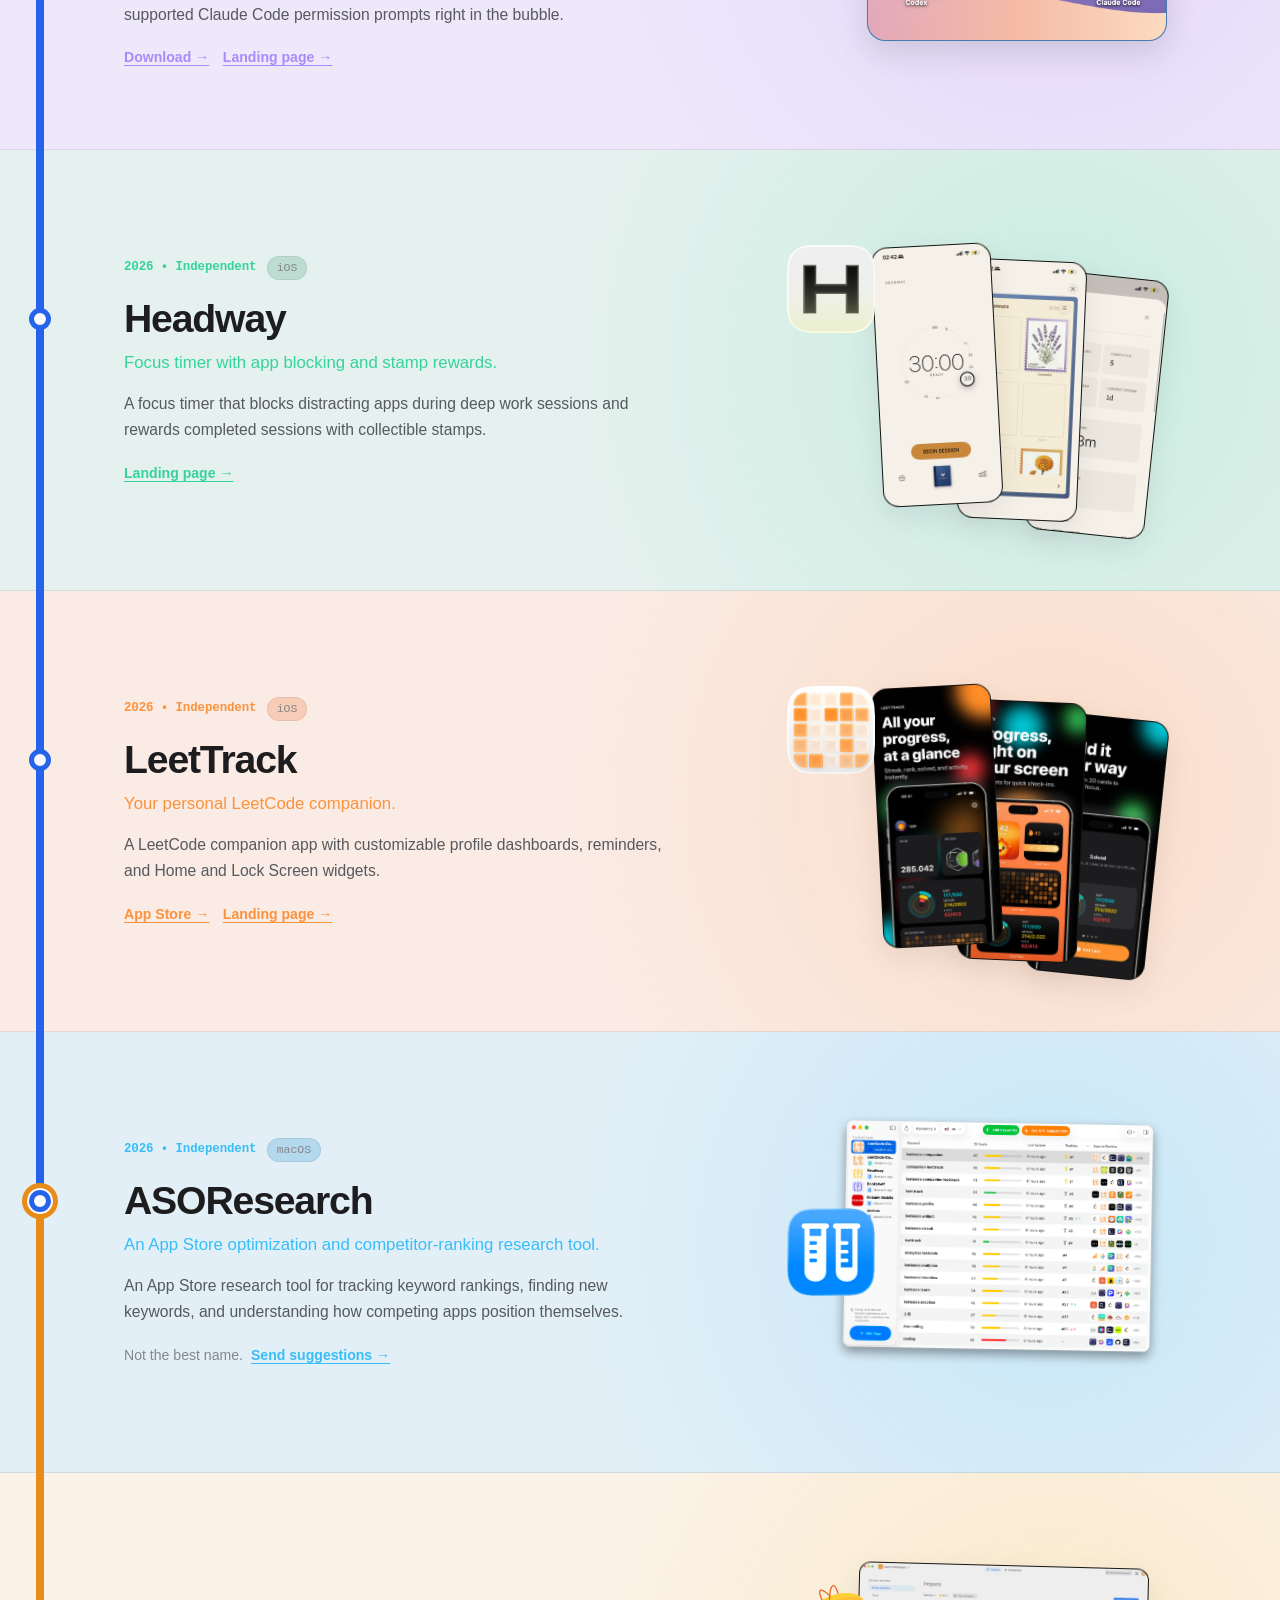
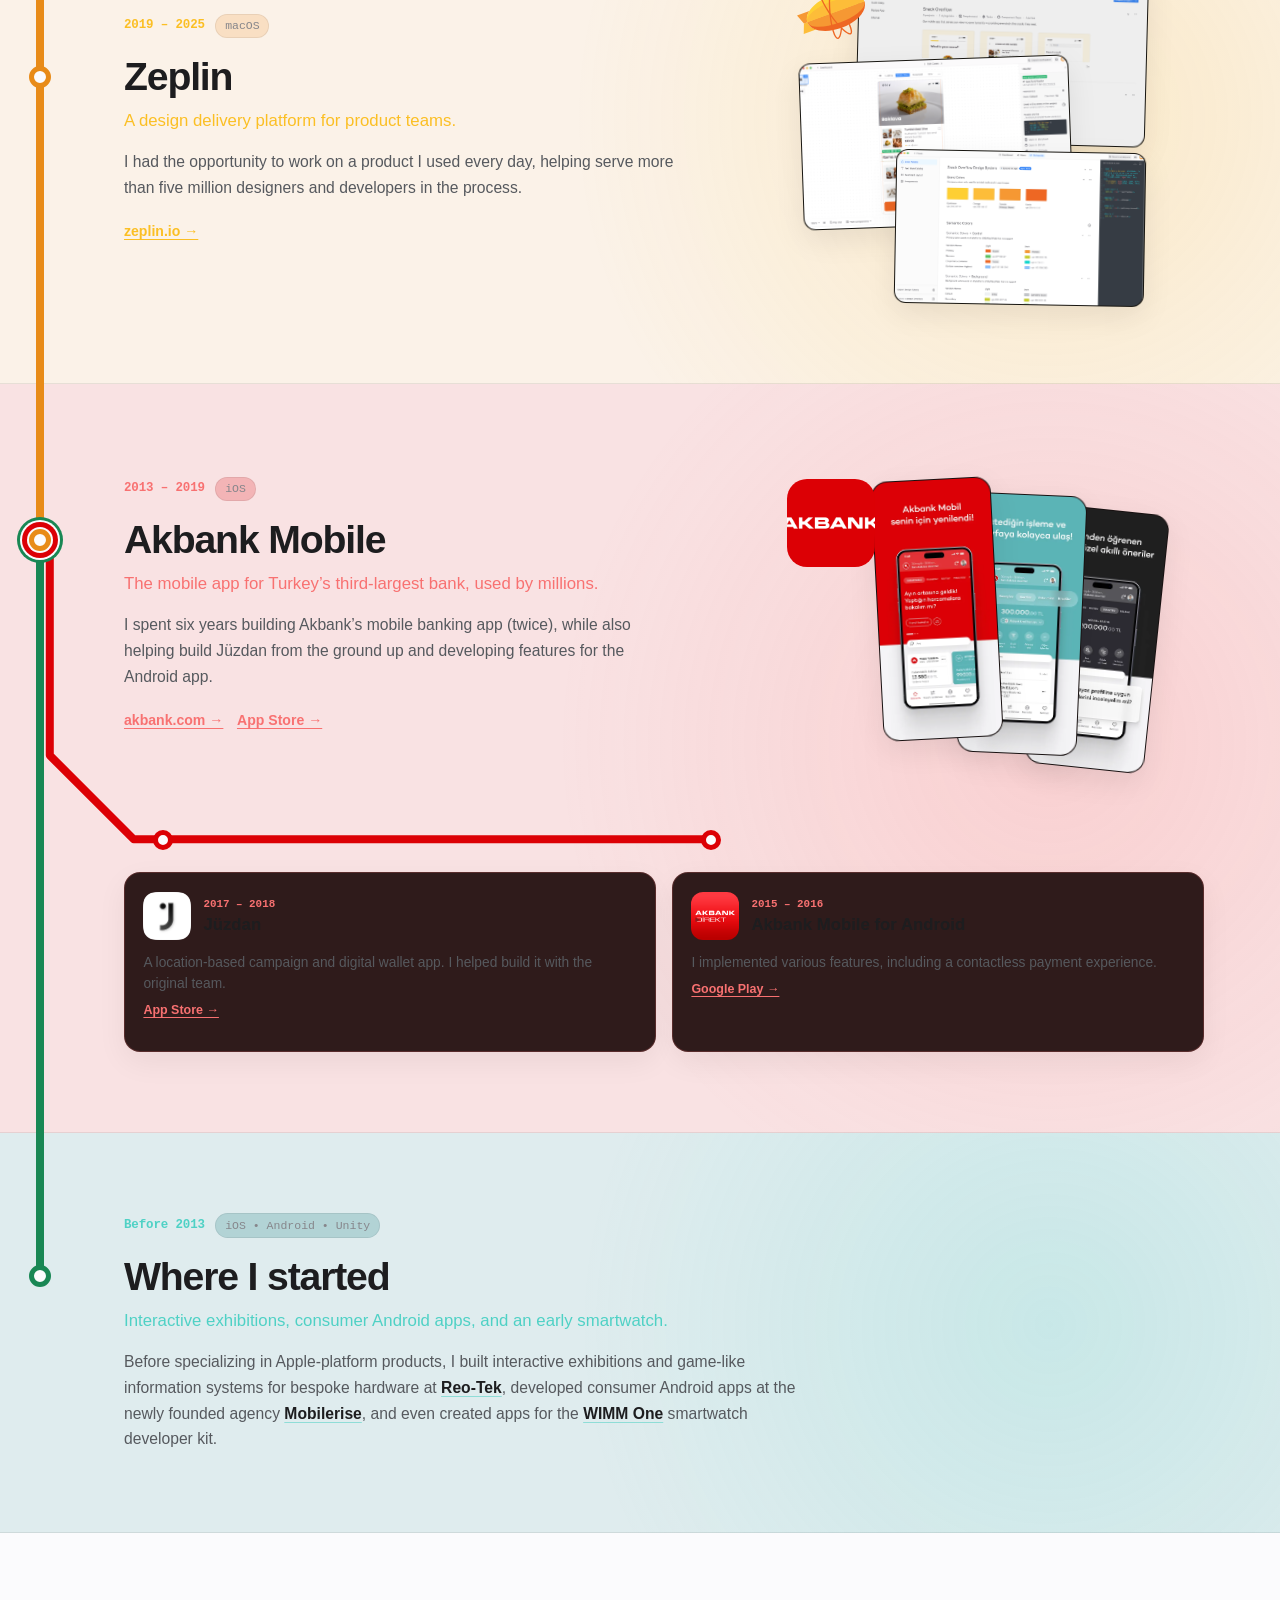
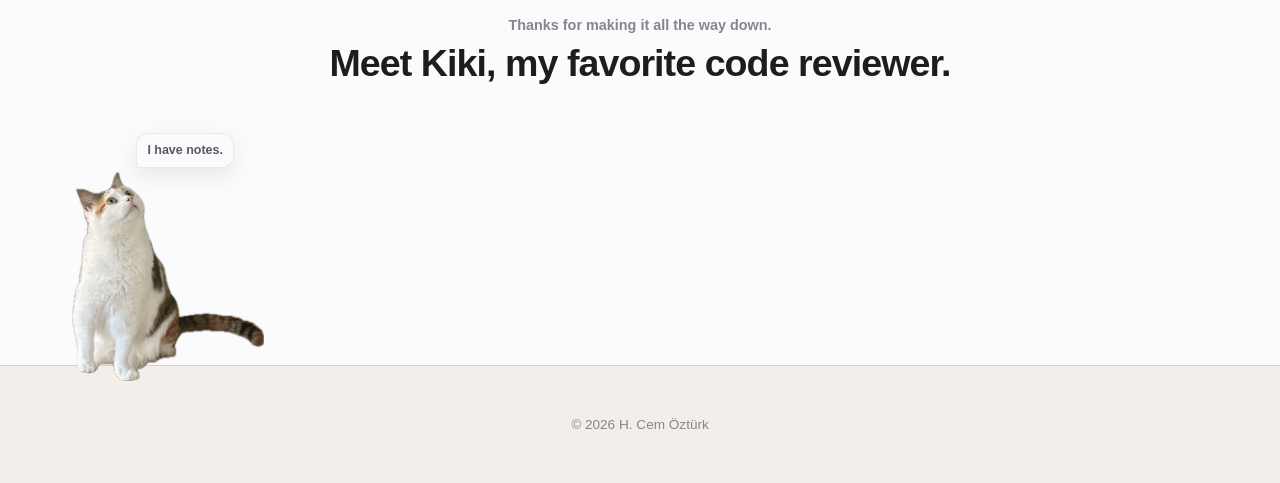
==== commit 61ef9aba: "Add favicon" ====
--- a/index.html
+++ b/index.html
@@ -77,6 +77,7 @@
           <p class="product-description">A personal reading companion that keeps current and recently finished books visible through widgets&mdash;like books left on a nightstand or table. I built it because ebooks disappear from view too easily.</p>
 
           <div class="links-row">
+            <a href="https://apps.apple.com/us/app/bookshelf-books-on-your-screen/id6795309434?itscg=30200&amp;itsct=apps_box_link&amp;mttnsubad=6795309434" target="_blank" rel="noopener noreferrer" class="row-action-link">App Store &rarr;</a>
             <a href="bookshelf/" class="row-action-link">Landing page &rarr;</a>
           </div>
 
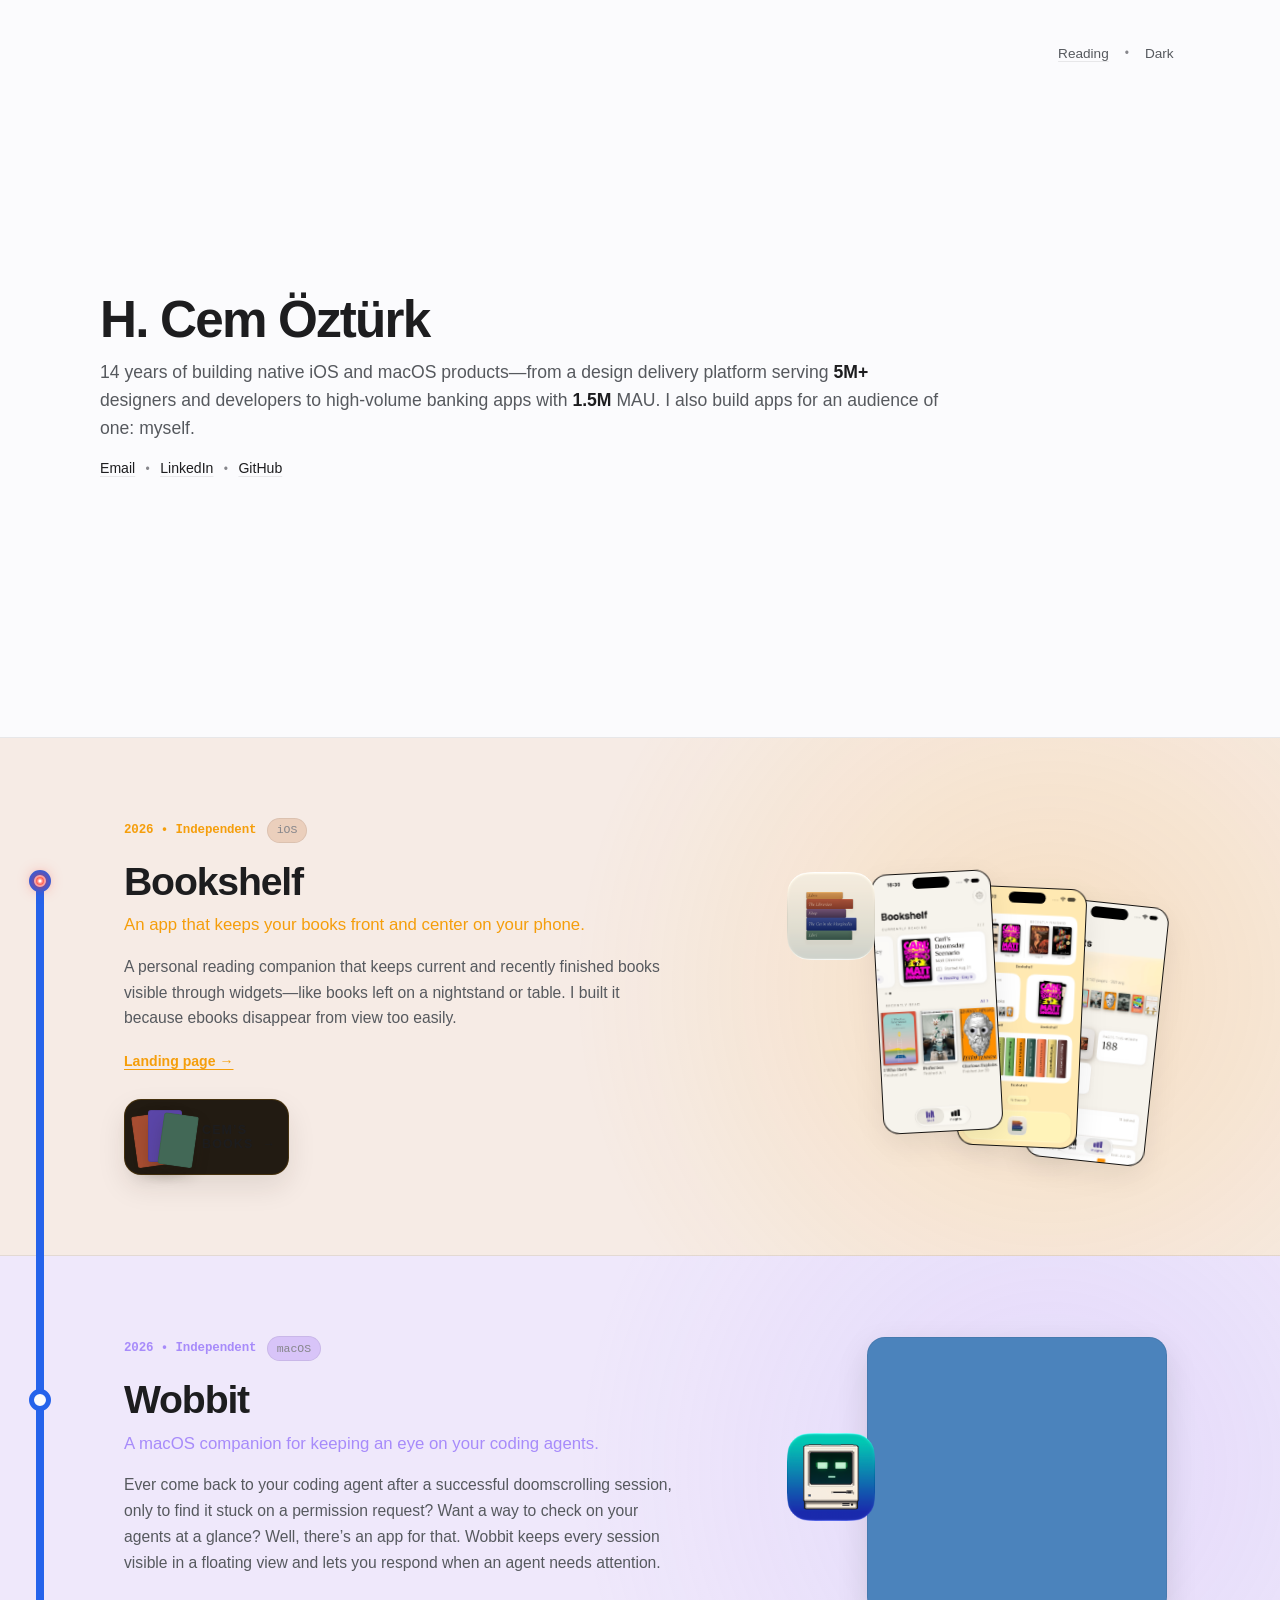
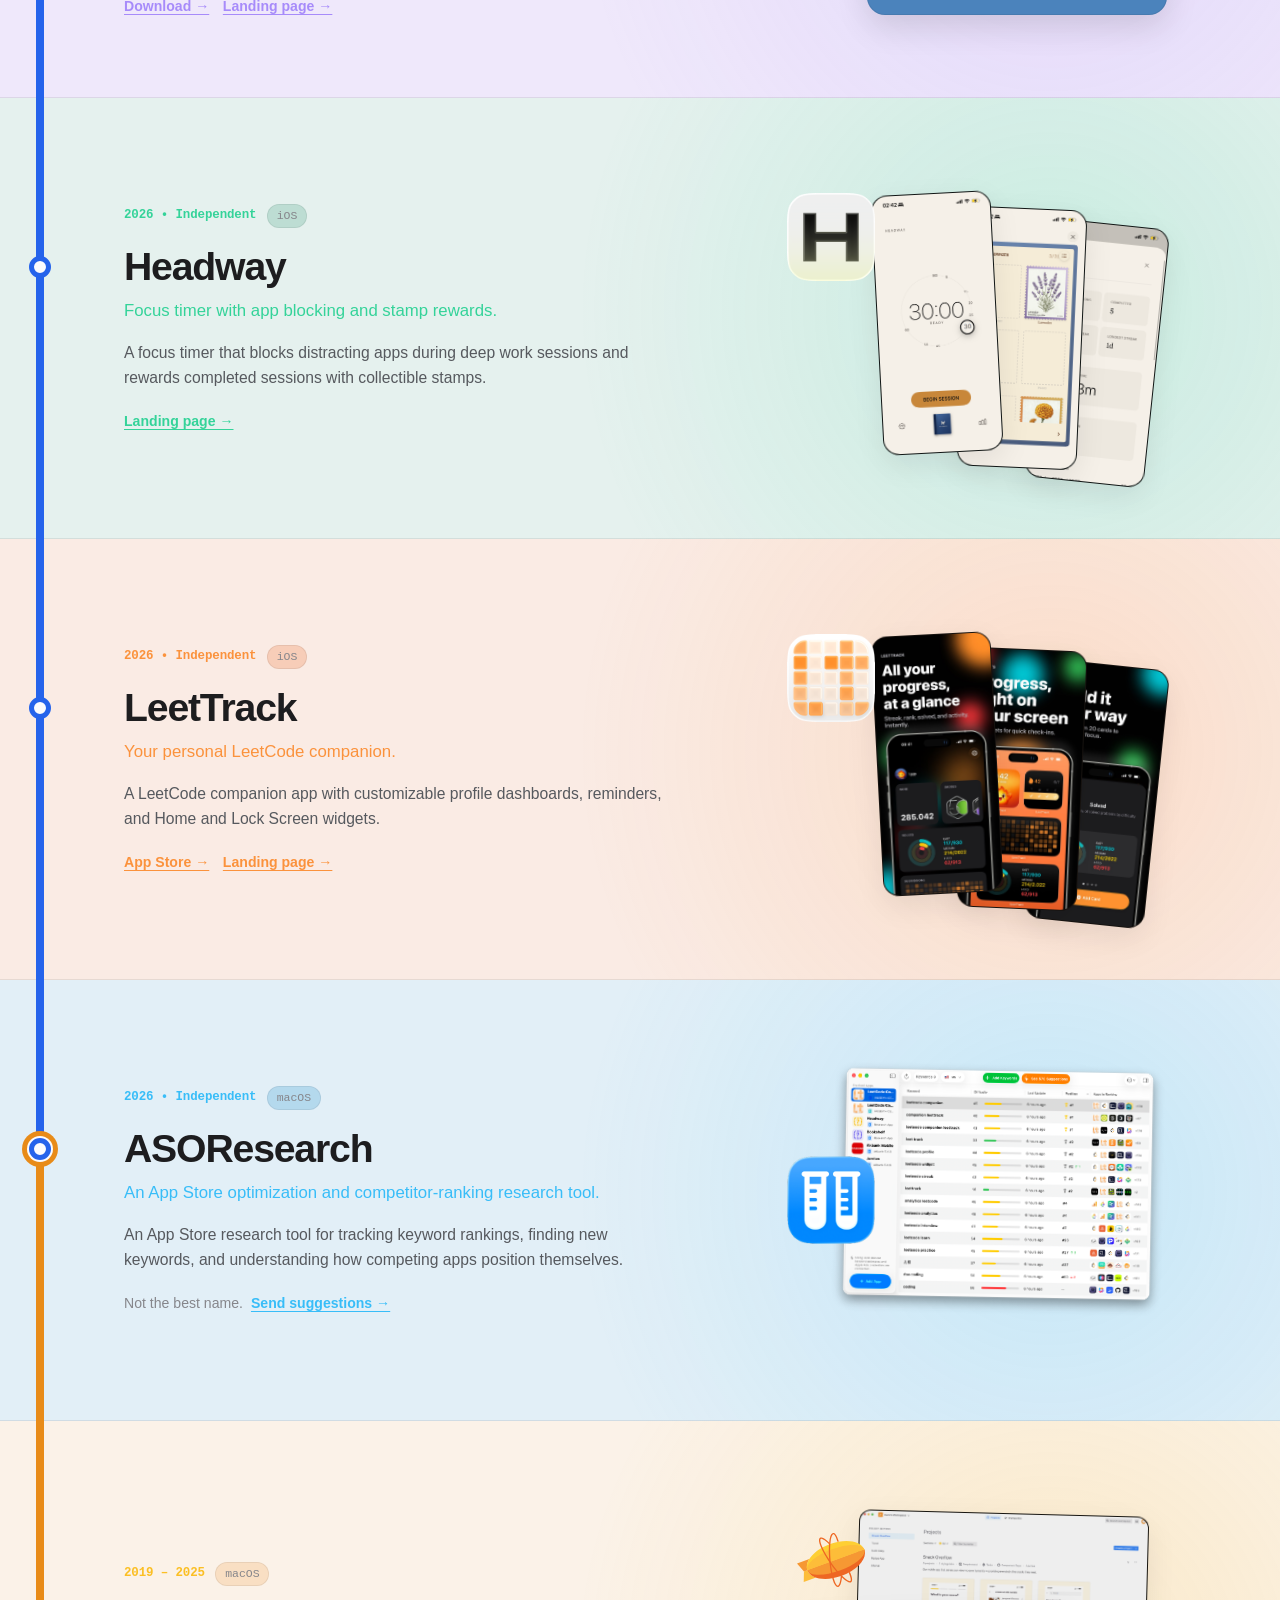
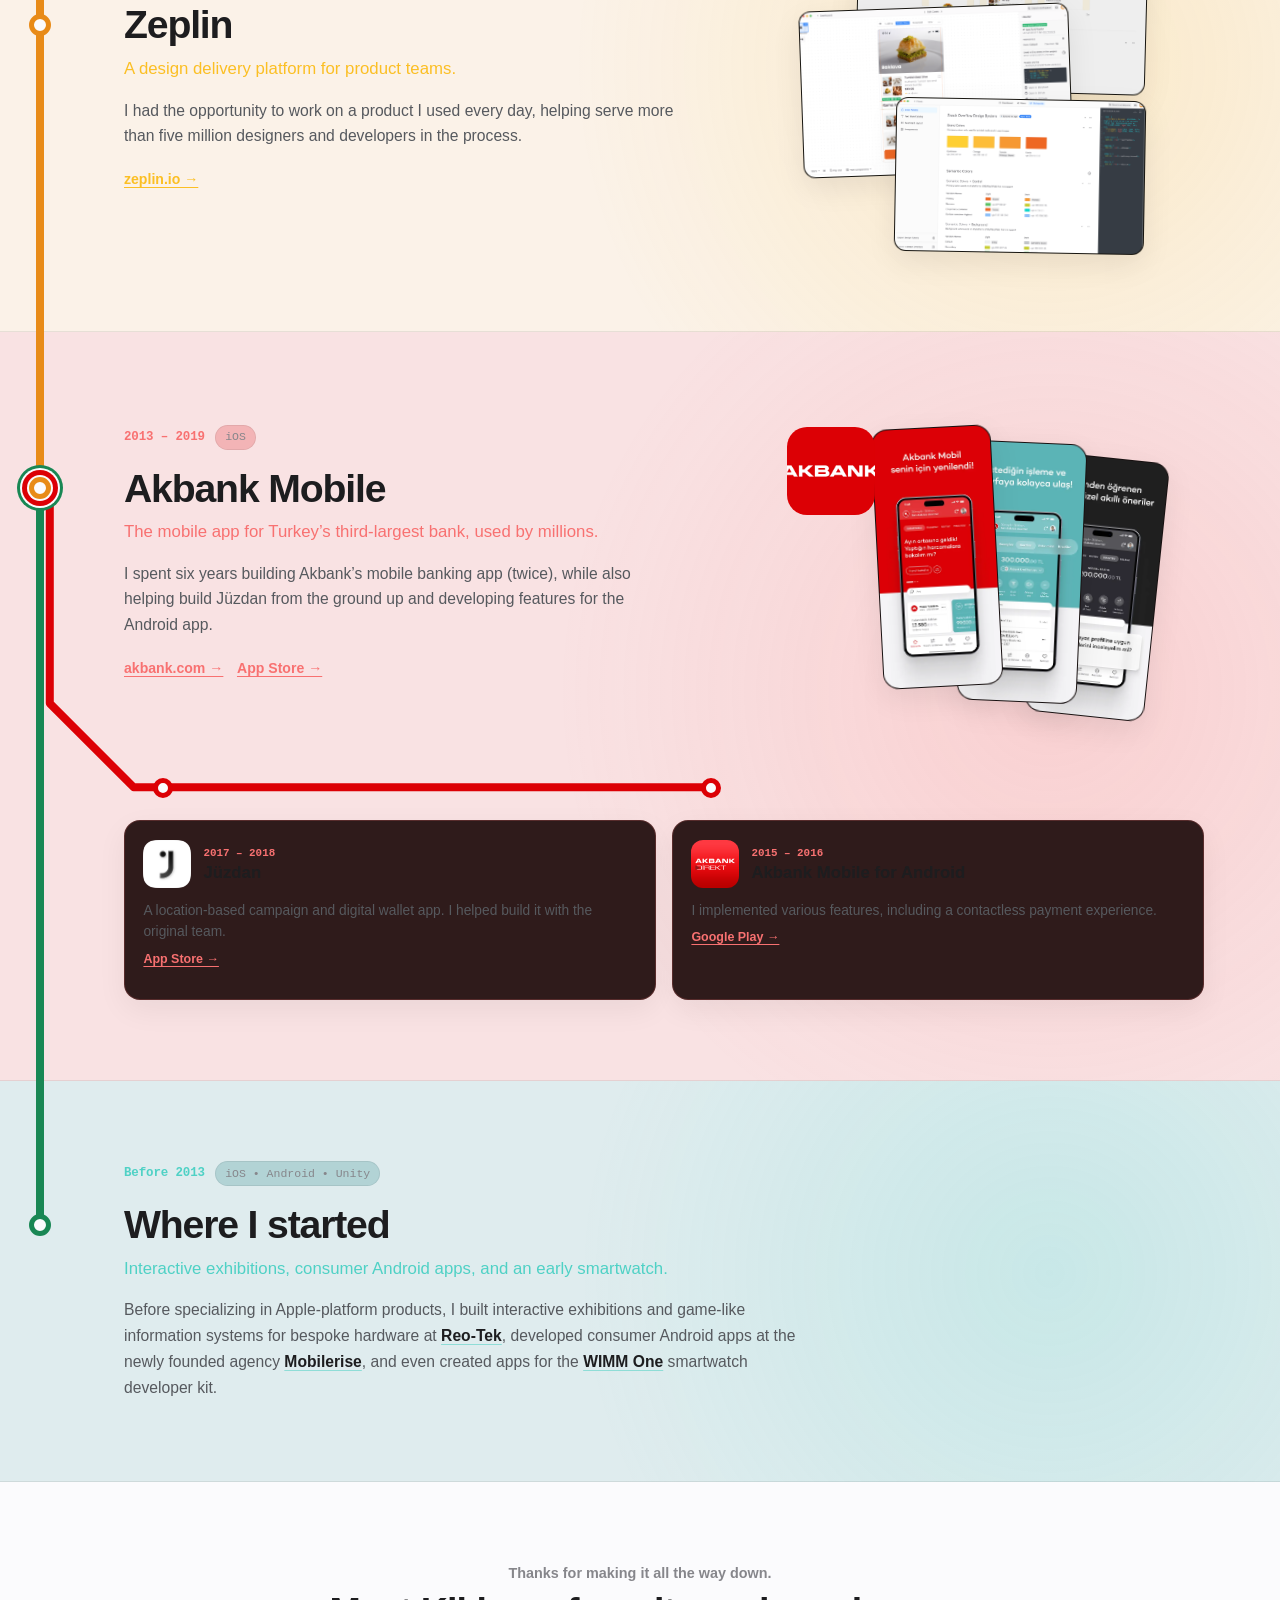
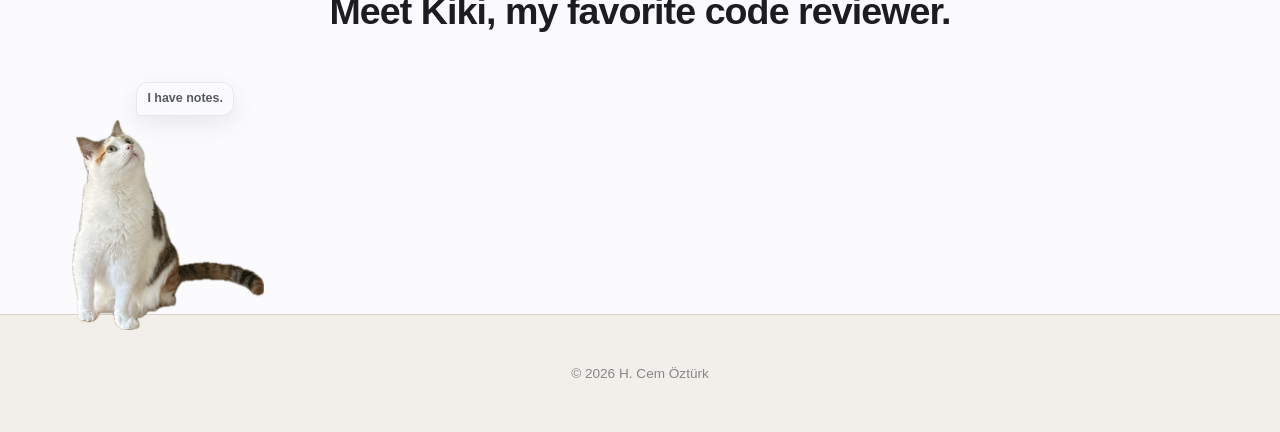
==== commit e86d69f4: "Add favicon" ====
--- a/index.html
+++ b/index.html
@@ -27,7 +27,7 @@
   <script src="assets/portfolio/favicon.js?v=2" defer></script>
 
   <!-- Styles -->
-  <link rel="stylesheet" href="assets/portfolio/portfolio.css?v=2" />
+  <link rel="stylesheet" href="assets/portfolio/portfolio.css" />
 </head>
 <body>
   <!-- Header / Intro Banner -->
@@ -77,7 +77,6 @@
           <p class="product-description">A personal reading companion that keeps current and recently finished books visible through widgets&mdash;like books left on a nightstand or table. I built it because ebooks disappear from view too easily.</p>
 
           <div class="links-row">
-            <a href="https://apps.apple.com/us/app/bookshelf-books-on-your-screen/id6795309434?itscg=30200&amp;itsct=apps_box_link&amp;mttnsubad=6795309434" target="_blank" rel="noopener noreferrer" class="row-action-link">App Store &rarr;</a>
             <a href="bookshelf/" class="row-action-link">Landing page &rarr;</a>
           </div>
 
@@ -102,13 +101,13 @@
               <img src="assets/bookshelf-icon.png" alt="Bookshelf App Icon" class="icon-img" />
             </div>
             <div class="deck-card shot-card depth-1">
-              <img src="assets/bookshelf/shelf-framed.webp" alt="Bookshelf current, recently read, and Want to Read shelves" width="900" height="1840" loading="lazy" />
+              <img src="assets/bookshelf/shelf.png" alt="Bookshelf current and recently read books" loading="lazy" />
             </div>
             <div class="deck-card shot-card depth-2">
-              <img src="assets/bookshelf/widgets-framed.webp" alt="Bookshelf Home Screen widgets" width="900" height="1840" loading="lazy" />
+              <img src="assets/bookshelf/widgets.png" alt="Bookshelf Home Screen widgets" loading="lazy" />
             </div>
             <div class="deck-card shot-card depth-3">
-              <img src="assets/bookshelf/insights-framed.webp" alt="Bookshelf reading insights and yearly goals" width="900" height="1840" loading="lazy" />
+              <img src="assets/bookshelf/insights.png" alt="Bookshelf reading insights" loading="lazy" />
             </div>
           </div>
         </div>
@@ -127,7 +126,7 @@
           <h2 class="product-title">Wobbit</h2>
           <p class="product-tagline">A macOS companion for keeping an eye on your coding agents.</p>
 
-          <p class="product-description">Ever come back to your coding agent after a successful doomscrolling session, only to find it stuck on a permission request? Want a way to check on your agents at a glance? Well, there&rsquo;s an app for that. Wobbit gathers each agent&rsquo;s sessions in a small desktop companion, so you can see who&rsquo;s working and who needs you. Use its shortcuts to return to the conversation, or respond to supported Claude Code permission prompts right in the bubble.</p>
+          <p class="product-description">Ever come back to your coding agent after a successful doomscrolling session, only to find it stuck on a permission request? Want a way to check on your agents at a glance? Well, there&rsquo;s an app for that. Wobbit keeps every session visible in a floating view and lets you respond when an agent needs attention.</p>
 
           <div class="links-row">
             <a href="https://github.com/hcemozturk/wobbit-releases/releases/latest/download/Wobbit.zip" target="_blank" rel="noopener noreferrer" class="row-action-link">Download &rarr;</a>
@@ -140,8 +139,8 @@
             <div class="deck-card hero-icon-card" title="Wobbit App Icon">
               <img src="assets/wobbit-icon.png" alt="Wobbit App Icon" class="icon-img" />
             </div>
-            <video class="wobbit-demo-video" muted loop playsinline preload="none" poster="assets/wobbit/wobbit-agents-poster.jpg?v=4" aria-label="A beige Macintosh for Codex and a Tangerine iMac for Claude Code, showing independent session states">
-              <source src="assets/wobbit/wobbit-agents.mp4?v=4" type="video/mp4" />
+            <video class="wobbit-demo-video" muted loop playsinline preload="none" poster="assets/wobbit/wobbits-playing-poster.png" aria-label="Codex and Claude Code Wobbits working side by side">
+              <source src="assets/wobbit/wobbits-playing.mp4" type="video/mp4" />
             </video>
           </div>
         </div>
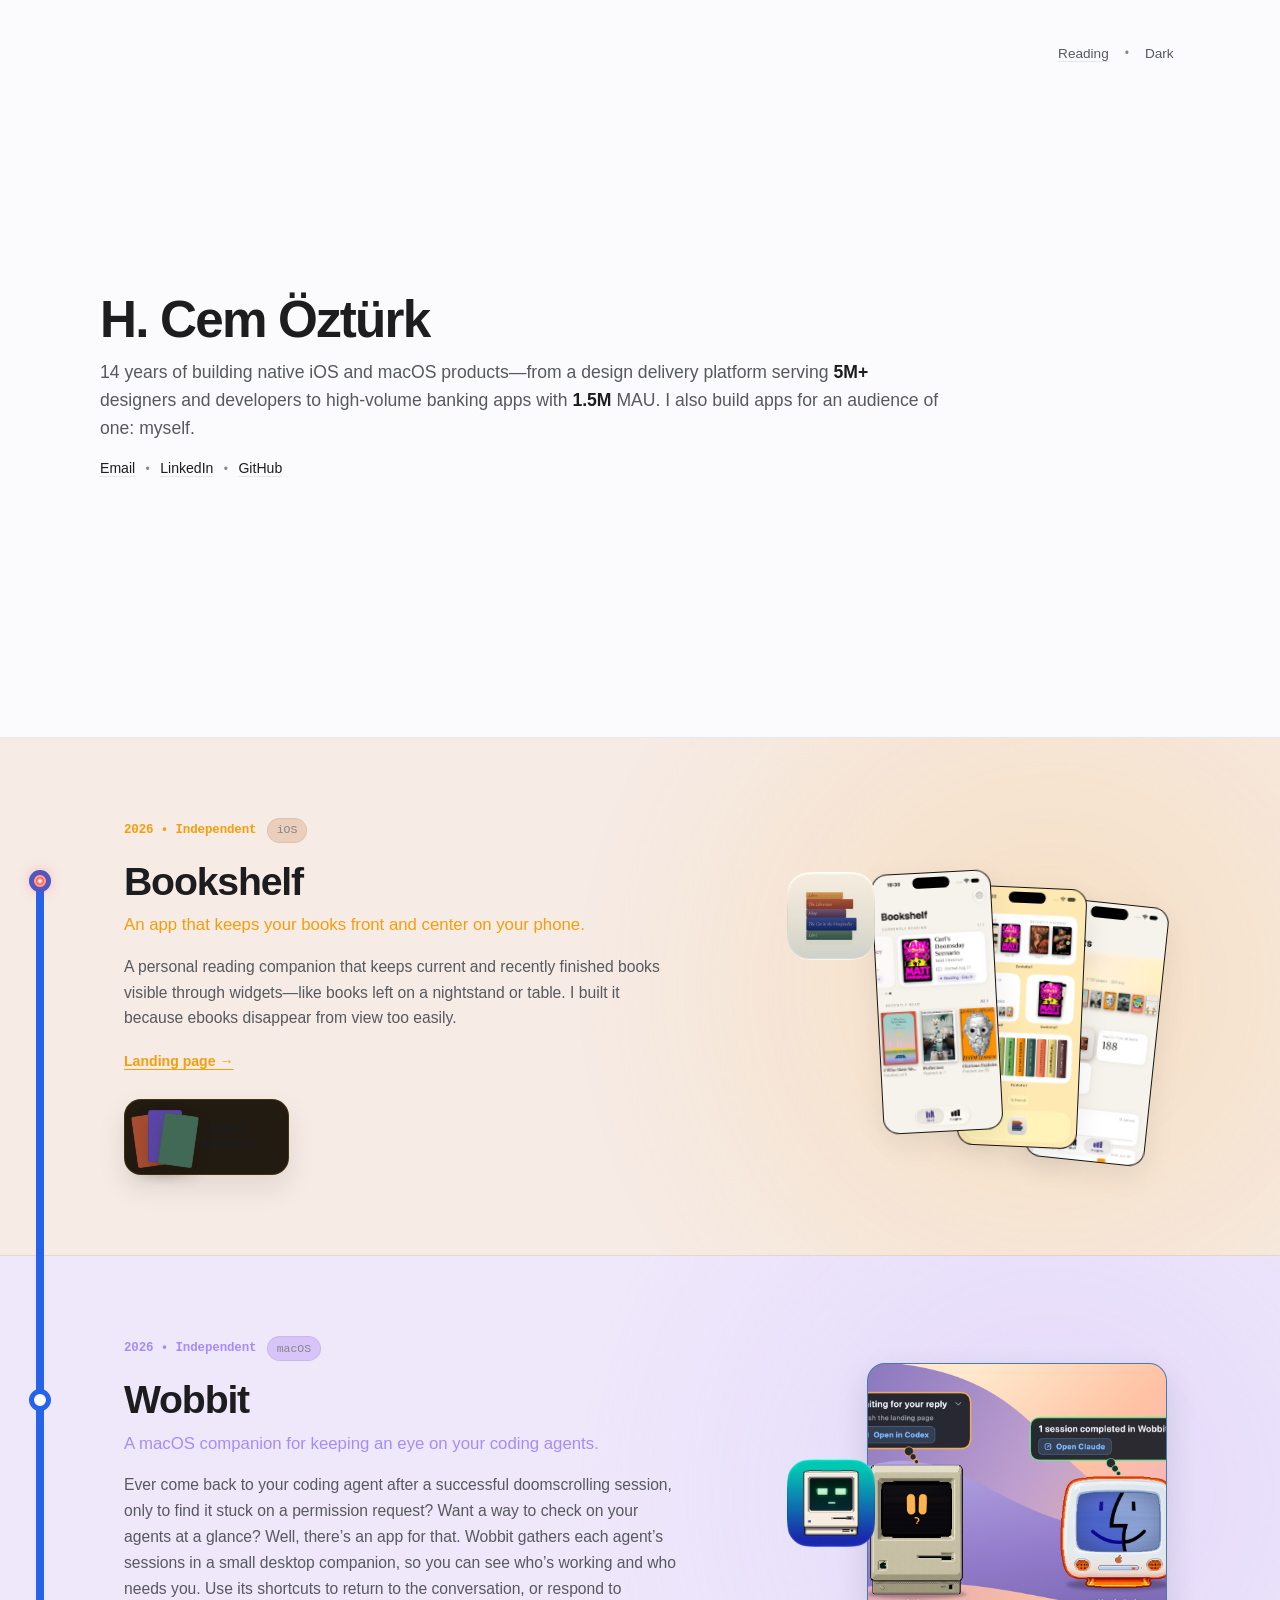
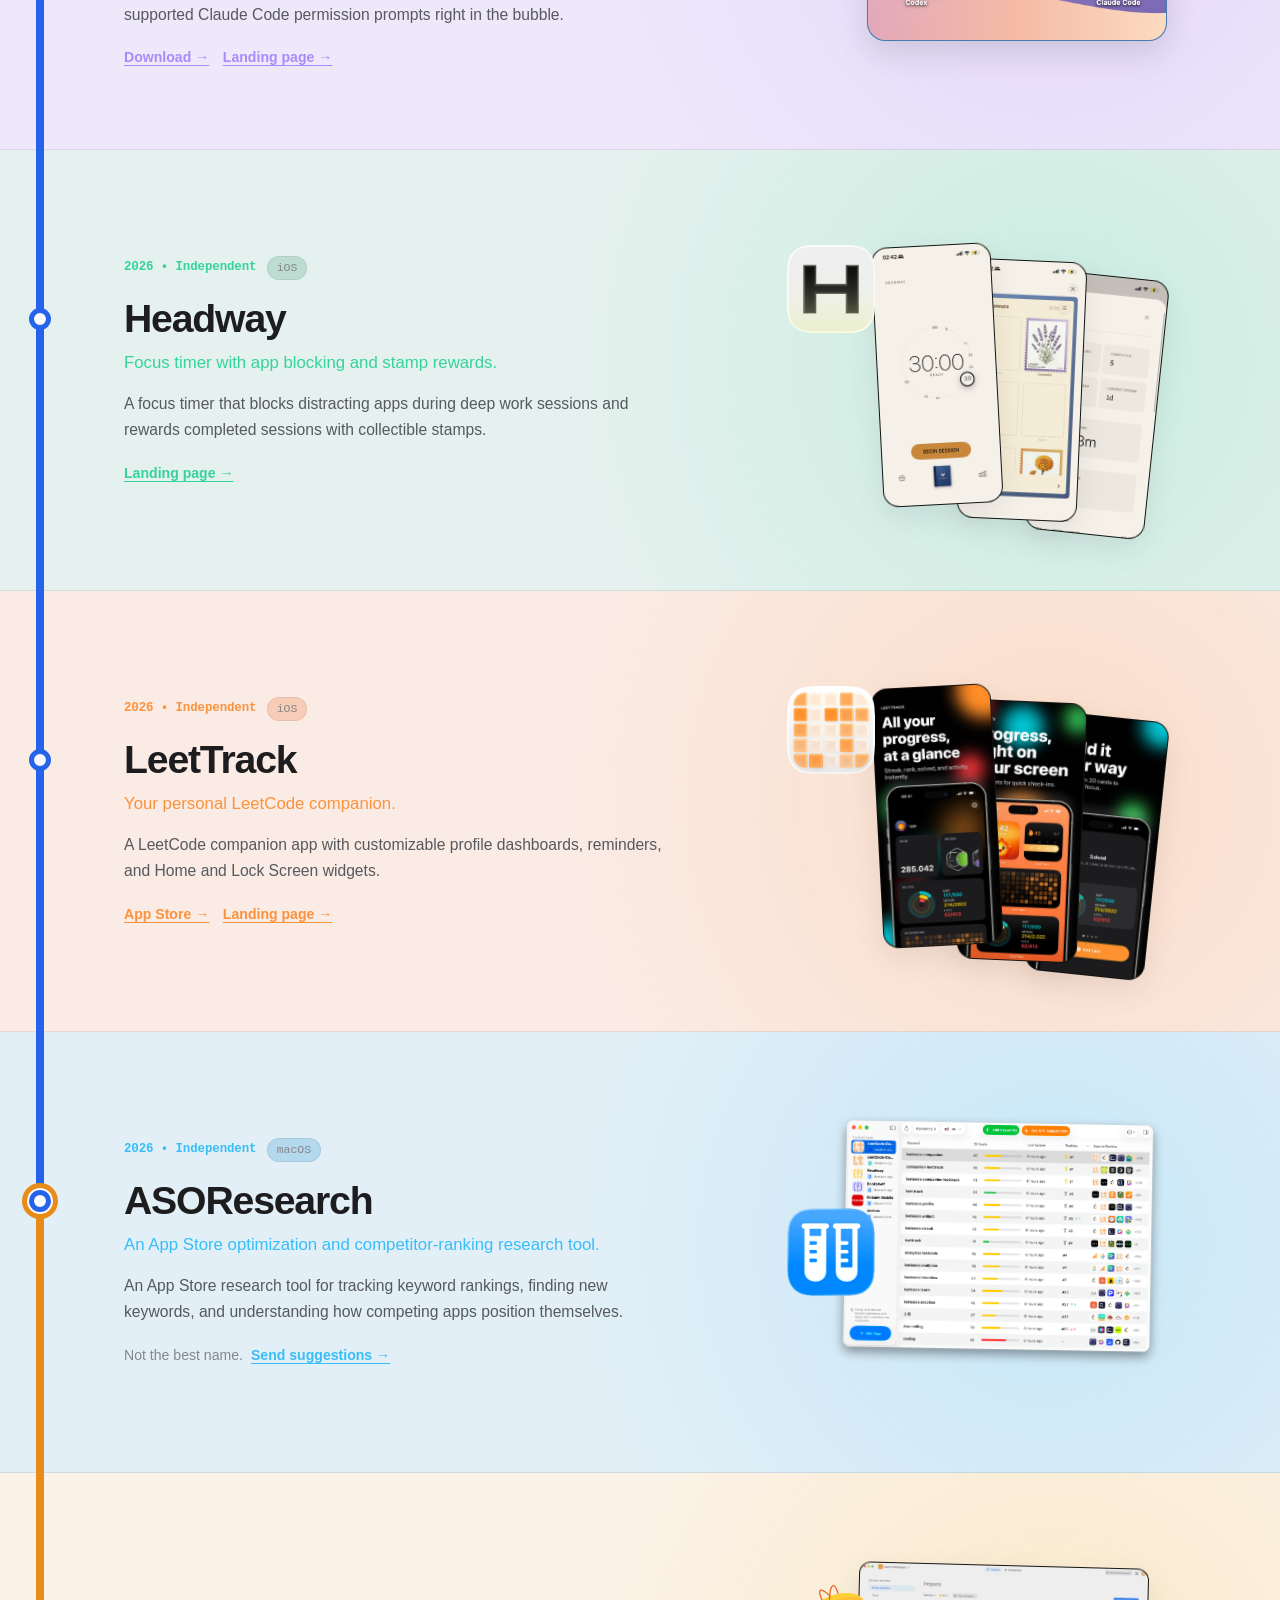
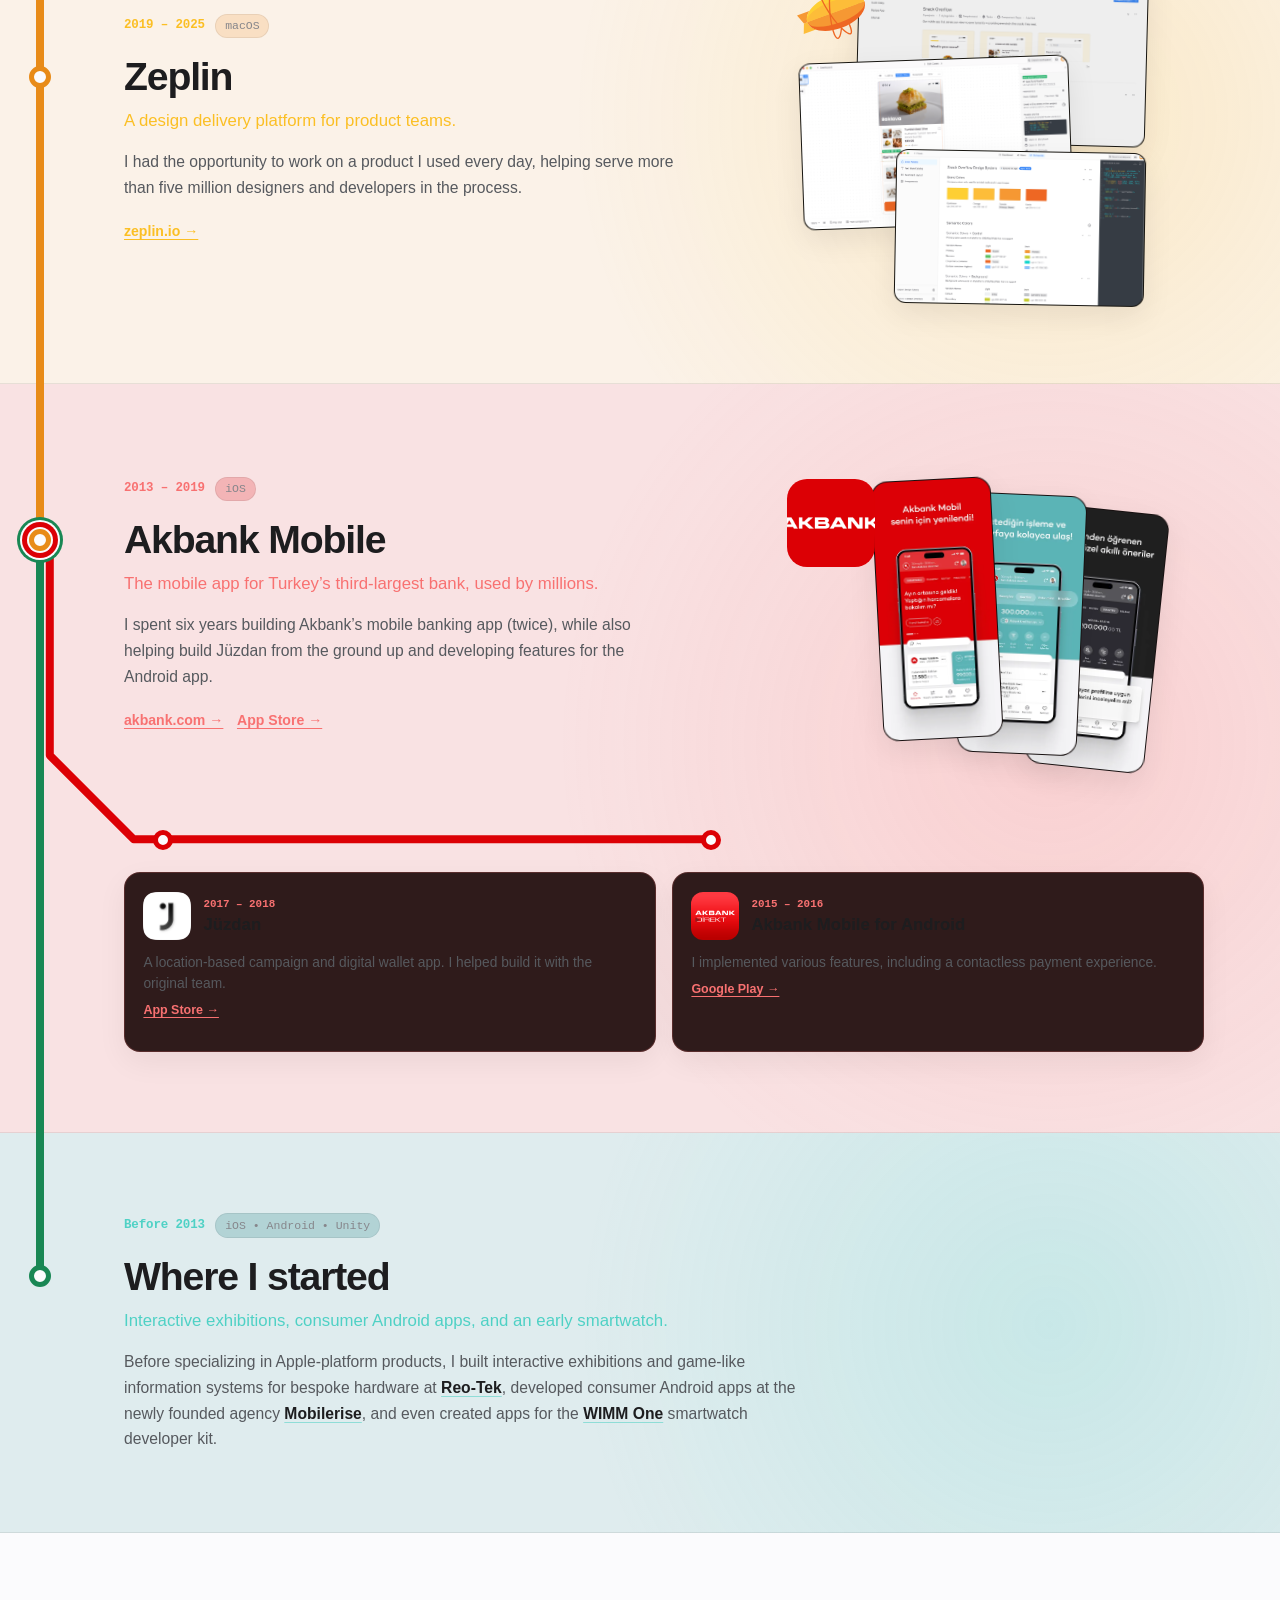
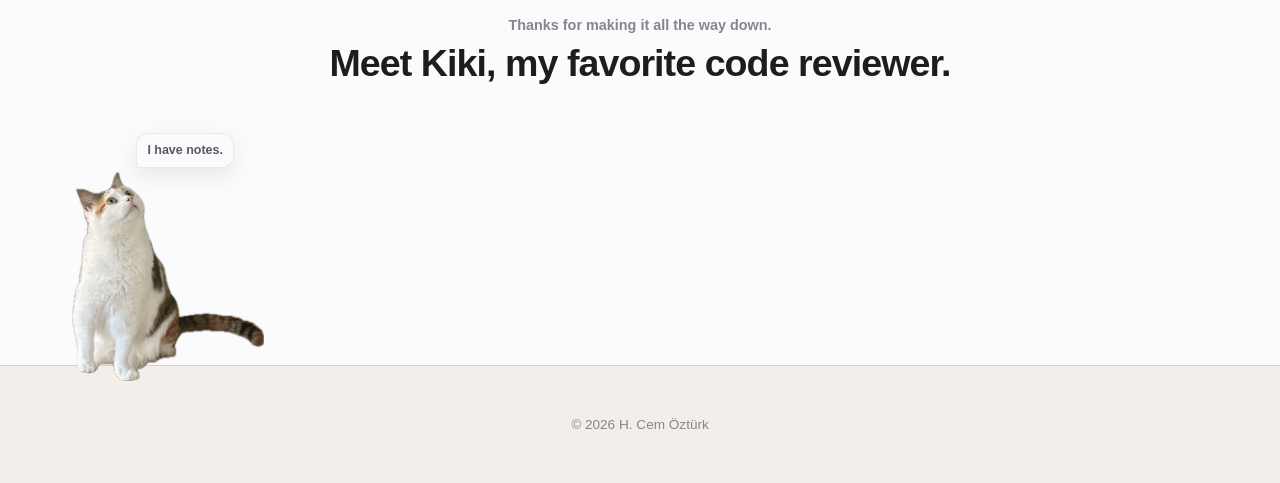
==== commit effbdd59: "Add favicon" ====
--- a/index.html
+++ b/index.html
@@ -27,7 +27,7 @@
   <script src="assets/portfolio/favicon.js?v=2" defer></script>
 
   <!-- Styles -->
-  <link rel="stylesheet" href="assets/portfolio/portfolio.css" />
+  <link rel="stylesheet" href="assets/portfolio/portfolio.css?v=2" />
 </head>
 <body>
   <!-- Header / Intro Banner -->
@@ -126,7 +126,7 @@
           <h2 class="product-title">Wobbit</h2>
           <p class="product-tagline">A macOS companion for keeping an eye on your coding agents.</p>
 
-          <p class="product-description">Ever come back to your coding agent after a successful doomscrolling session, only to find it stuck on a permission request? Want a way to check on your agents at a glance? Well, there&rsquo;s an app for that. Wobbit keeps every session visible in a floating view and lets you respond when an agent needs attention.</p>
+          <p class="product-description">Ever come back to your coding agent after a successful doomscrolling session, only to find it stuck on a permission request? Want a way to check on your agents at a glance? Well, there&rsquo;s an app for that. Wobbit gathers each agent&rsquo;s sessions in a small desktop companion, so you can see who&rsquo;s working and who needs you. Use its shortcuts to return to the conversation, or respond to supported Claude Code permission prompts right in the bubble.</p>
 
           <div class="links-row">
             <a href="https://github.com/hcemozturk/wobbit-releases/releases/latest/download/Wobbit.zip" target="_blank" rel="noopener noreferrer" class="row-action-link">Download &rarr;</a>
@@ -139,8 +139,8 @@
             <div class="deck-card hero-icon-card" title="Wobbit App Icon">
               <img src="assets/wobbit-icon.png" alt="Wobbit App Icon" class="icon-img" />
             </div>
-            <video class="wobbit-demo-video" muted loop playsinline preload="none" poster="assets/wobbit/wobbits-playing-poster.png" aria-label="Codex and Claude Code Wobbits working side by side">
-              <source src="assets/wobbit/wobbits-playing.mp4" type="video/mp4" />
+            <video class="wobbit-demo-video" muted loop playsinline preload="none" poster="assets/wobbit/wobbit-agents-poster.jpg?v=4" aria-label="A beige Macintosh for Codex and a Tangerine iMac for Claude Code, showing independent session states">
+              <source src="assets/wobbit/wobbit-agents.mp4?v=4" type="video/mp4" />
             </video>
           </div>
         </div>
